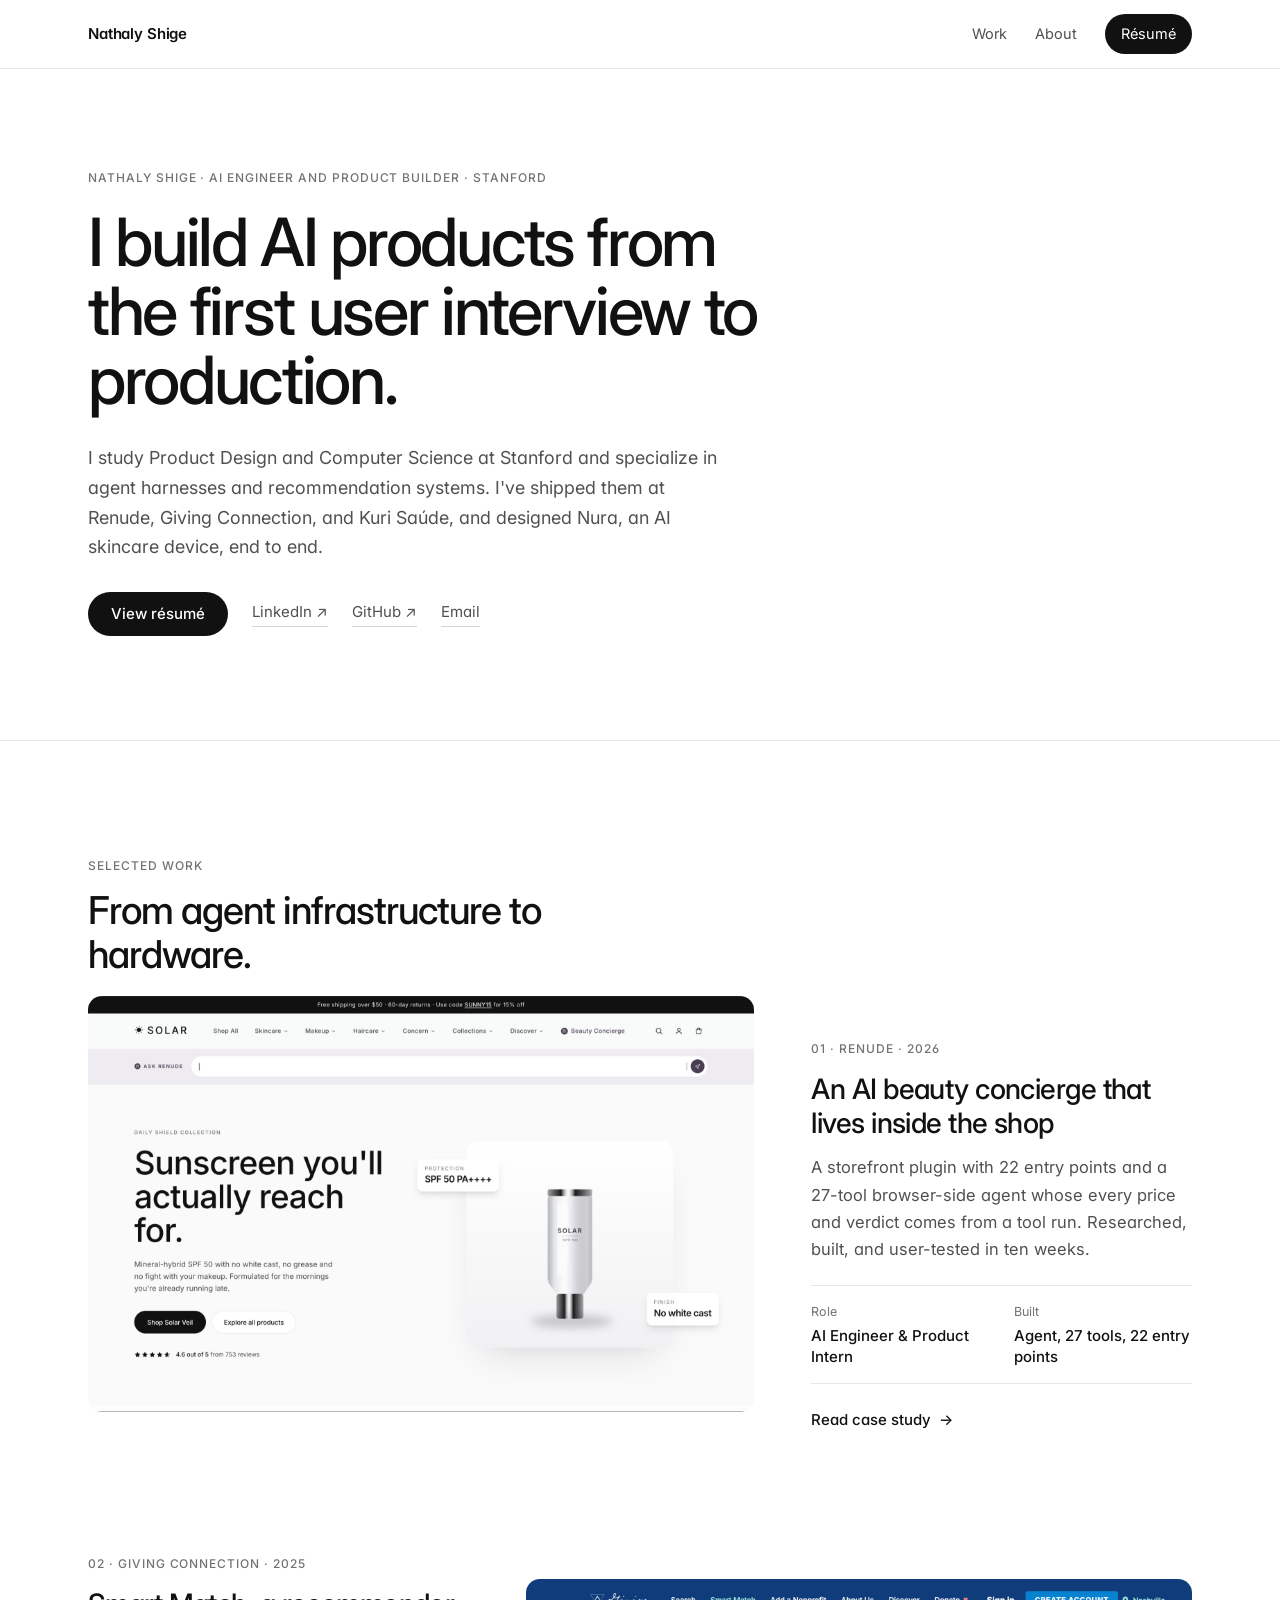
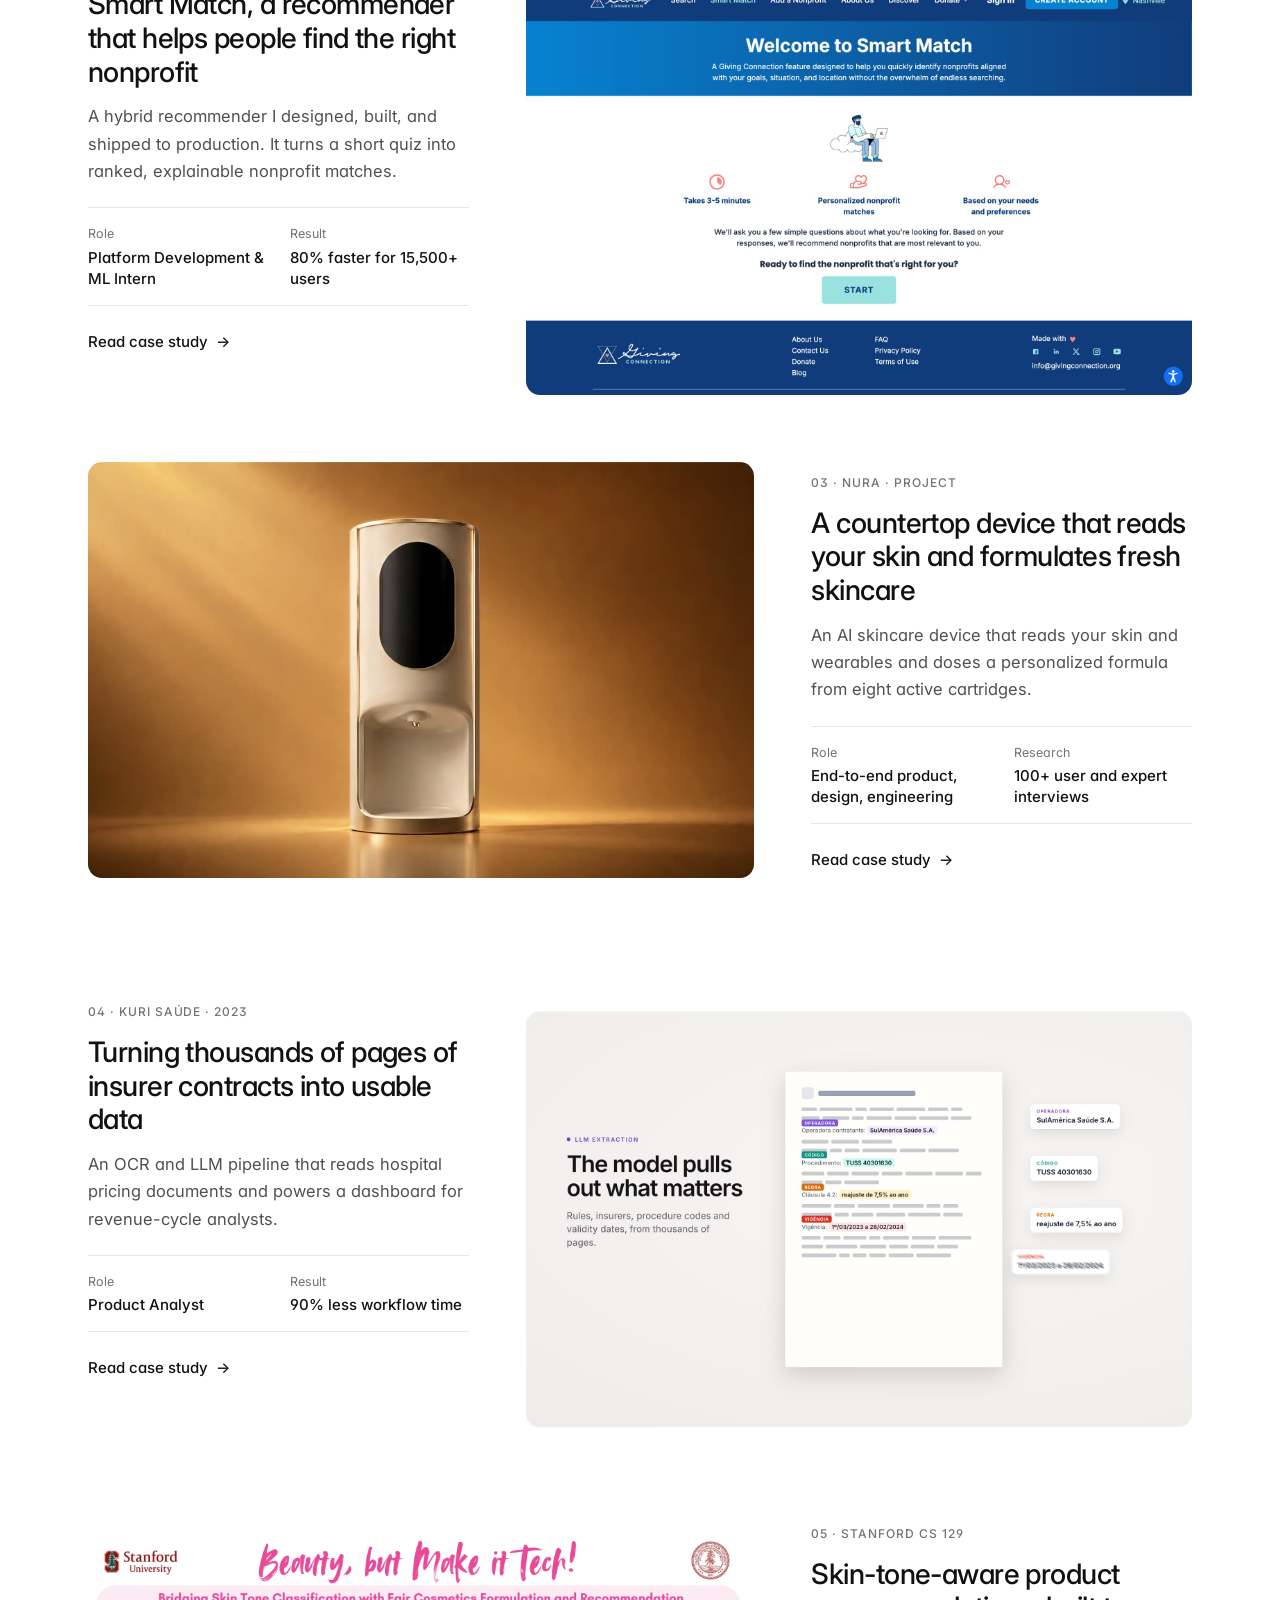
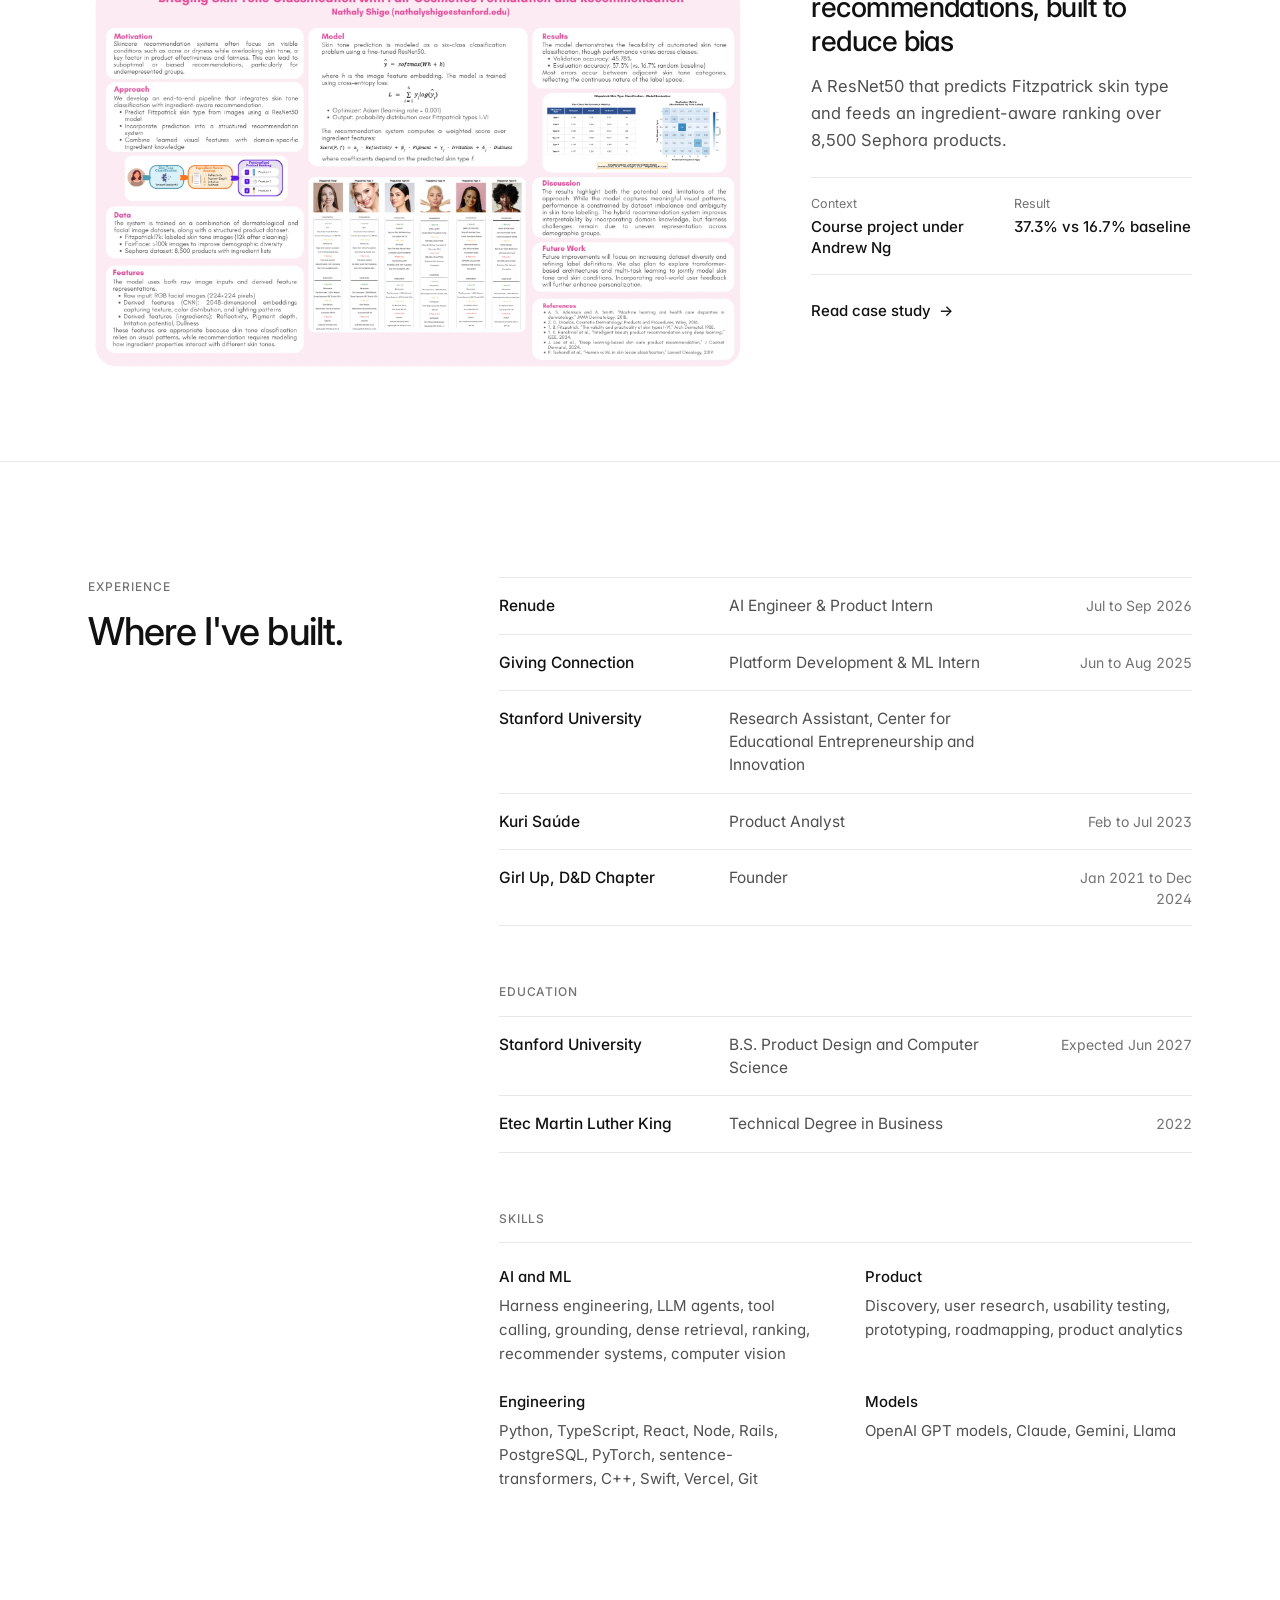
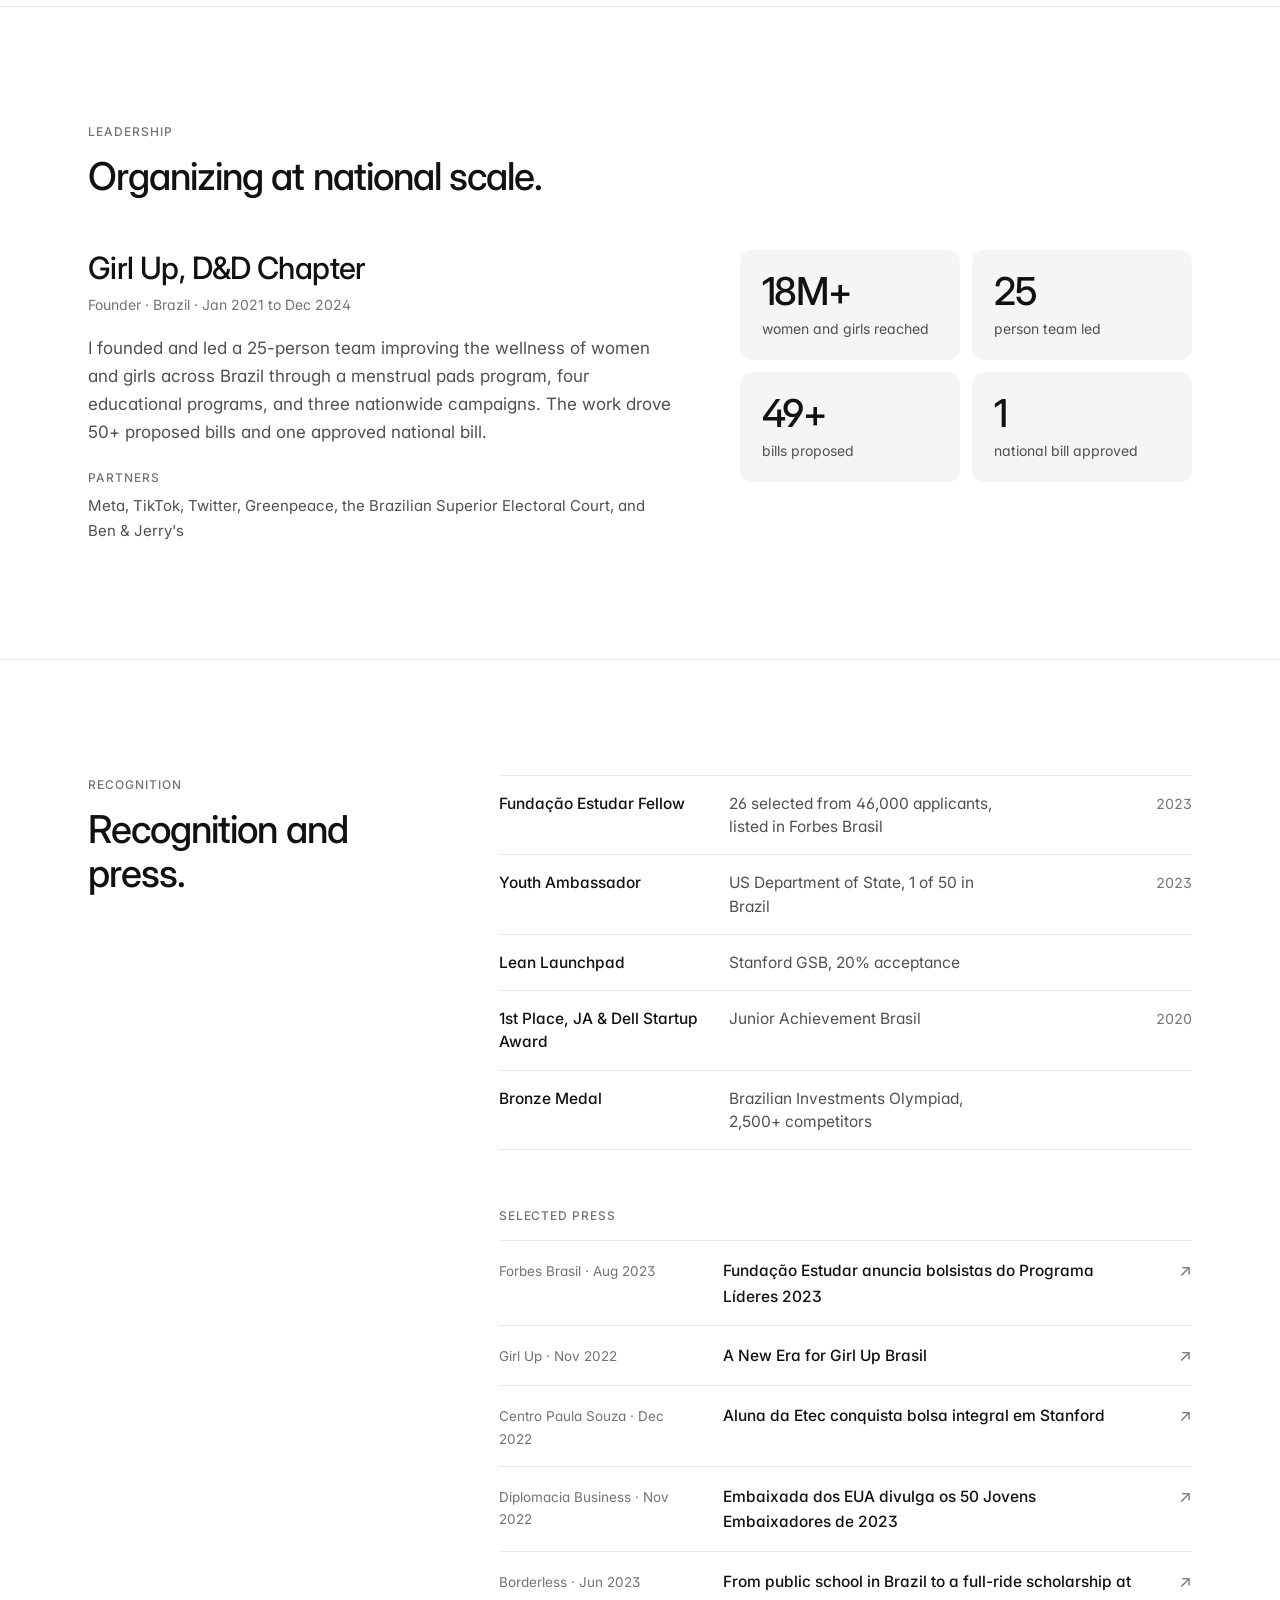
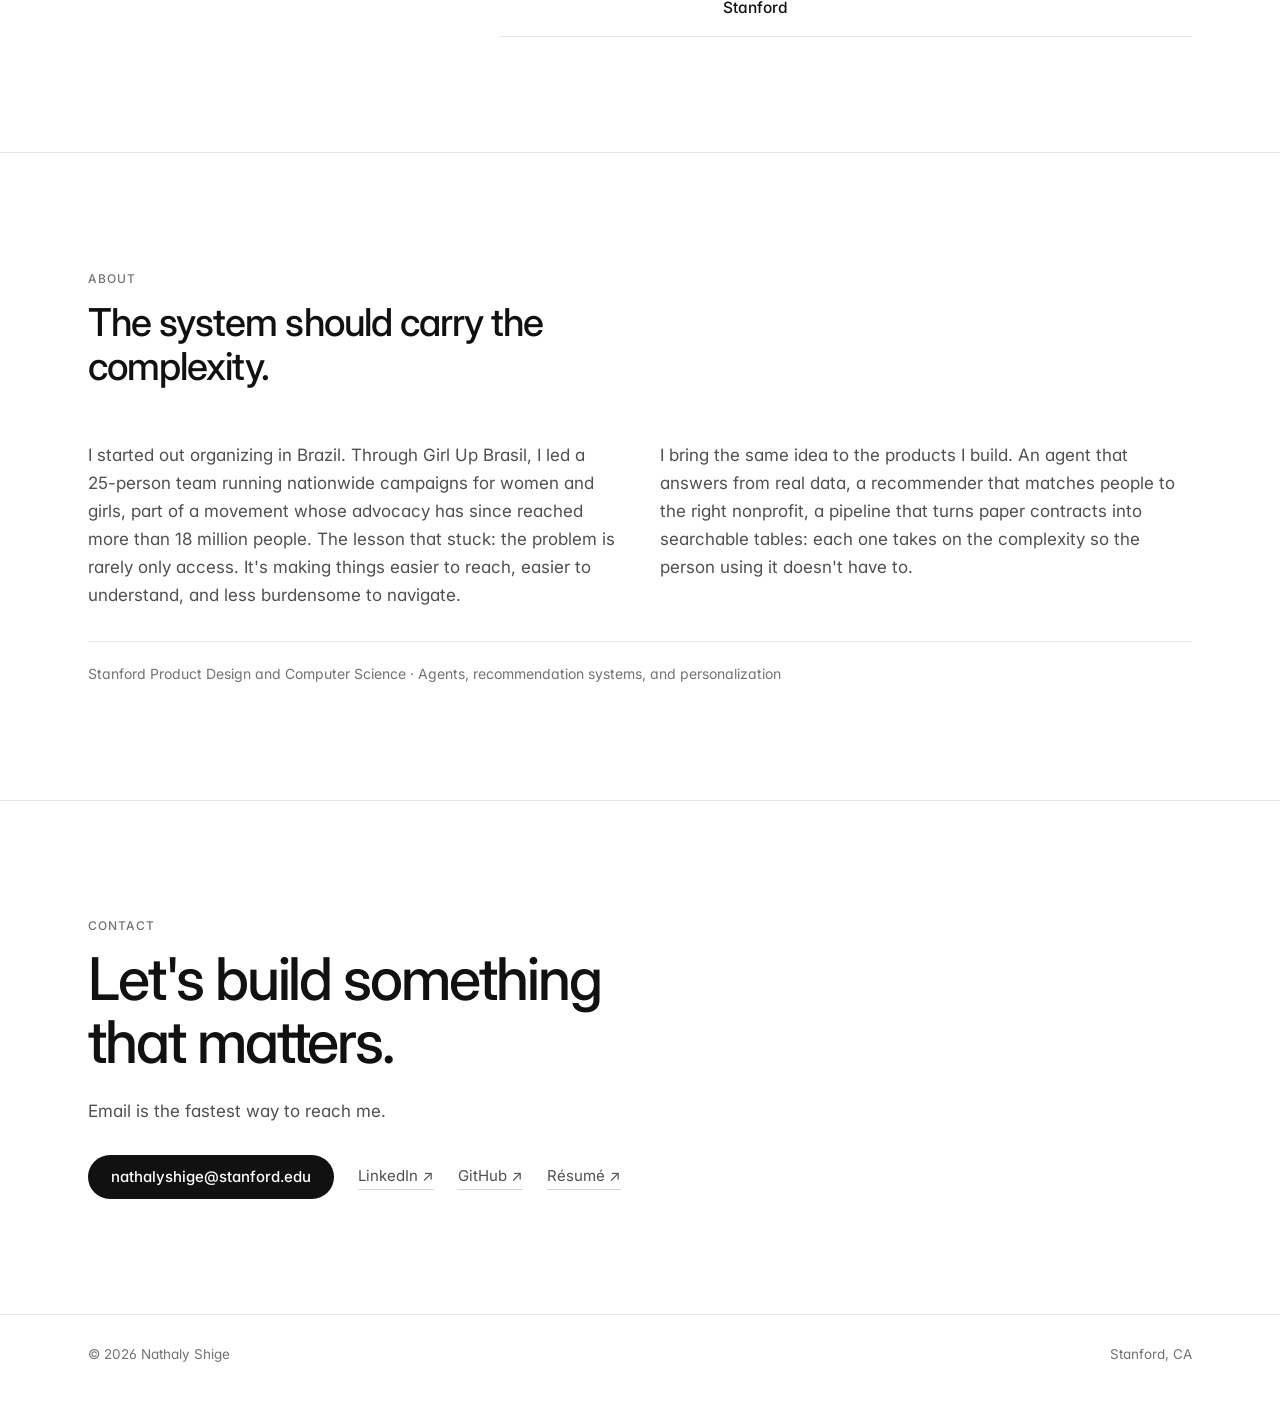
==== index.html @ 81d08b5e "Add a section menu to the case studies A slim menu on the left of each case study lists its sections" ====
<!DOCTYPE html>
<html lang="en">
<head>
  <meta charset="UTF-8" />
  <meta name="viewport" content="width=device-width, initial-scale=1.0" />
  <title>Nathaly Shige, AI Engineer and Product Builder</title>
  <meta name="description" content="AI engineer and product builder at Stanford specializing in agent harnesses and recommendation systems, from user research to production." />
  <meta name="theme-color" content="#FFFFFF" />
  <link rel="preconnect" href="https://fonts.googleapis.com" />
  <link rel="preconnect" href="https://fonts.gstatic.com" crossorigin />
  <link href="https://fonts.googleapis.com/css2?family=Inter:wght@400;500;600&display=swap" rel="stylesheet" />
  <link rel="stylesheet" href="styles.css?v=12" />
  <script>document.documentElement.classList.add('js');</script>
</head>
<body>

  <header class="nav">
    <div class="container nav-inner">
      <a href="#top" class="wordmark">Nathaly Shige</a>
      <nav class="nav-links">
        <a href="#work">Work</a>
        <a href="#about" class="hide-sm">About</a>
        <a href="Nathaly-Shige-Resume.pdf" target="_blank" rel="noopener" class="nav-cta">Résumé</a>
      </nav>
    </div>
  </header>

  <main id="top">

    <section class="hero">
      <div class="container">
        <p class="eyebrow reveal">Nathaly Shige · AI engineer and product builder · Stanford</p>
        <h1 class="reveal">I build AI products from the first user interview to production.</h1>
        <p class="lede reveal">
          I study Product Design and Computer Science at Stanford and specialize
          in agent harnesses and recommendation systems. I've shipped them at
          Renude, Giving Connection, and Kuri Saúde, and designed Nura, an AI
          skincare device, end to end.
        </p>
        <div class="hero-actions reveal">
          <a class="btn btn--dark" href="Nathaly-Shige-Resume.pdf" target="_blank" rel="noopener">View résumé</a>
          <a class="link" href="https://www.linkedin.com/in/nathalyshige/" target="_blank" rel="noopener">LinkedIn ↗</a>
          <a class="link" href="https://github.com/nathalyshige" target="_blank" rel="noopener">GitHub ↗</a>
          <a class="link" href="mailto:nathalyshige@stanford.edu">Email</a>
        </div>
      </div>
    </section>

    <section class="section" id="work">
      <div class="container">
        <header class="section-head reveal">
          <p class="eyebrow">Selected work</p>
          <h2 class="section-title">From agent infrastructure to hardware.</h2>
        </header>

        <div class="work-list">

          <article class="work-row reveal">
            <a class="work-media fill" href="work/renude.html" aria-label="Renude case study">
              <video data-autoplay muted loop playsinline preload="metadata" poster="images/renude/concierge-poster.jpg" data-still="images/renude/concierge-still.webp" aria-label="Feature film of the Renude Beauty Concierge: entry points across the store, a grid that reorders itself, an answer built from tool calls, a panel that follows the shopper, named skills and occasion planning, makeup and hair, consultation depth, a swap with Undo, saved products, voice input, and review summaries">
                <source src="images/renude/concierge.mp4" type="video/mp4" />
              </video>
            </a>
            <div class="work-info">
              <p class="eyebrow">01 · Renude · 2026</p>
              <h3 class="work-title"><a href="work/renude.html">An AI beauty concierge that lives inside the shop</a></h3>
              <p class="work-sum">A storefront plugin with 22 entry points and a 27-tool browser-side agent whose every price and verdict comes from a tool run. Researched, built, and user-tested in ten weeks.</p>
              <dl class="facts">
                <div><dt>Role</dt><dd>AI Engineer &amp; Product Intern</dd></div>
                <div><dt>Built</dt><dd>Agent, 27 tools, 22 entry points</dd></div>
              </dl>
              <a class="arrow-link" href="work/renude.html">Read case study <span aria-hidden="true">→</span></a>
            </div>
          </article>

          <article class="work-row reveal">
            <a class="work-media fill" href="work/smart-match.html" aria-label="Smart Match case study">
              <video data-autoplay muted loop playsinline preload="metadata" poster="images/smart-match/match-poster.jpg" data-still="images/smart-match/match-still.webp" aria-label="Film of Smart Match: the quiz, a diagram of how matches are ranked, and the results with their reasons">
                <source src="images/smart-match/match.mp4" type="video/mp4" />
              </video>
            </a>
            <div class="work-info">
              <p class="eyebrow">02 · Giving Connection · 2025</p>
              <h3 class="work-title"><a href="work/smart-match.html">Smart Match, a recommender that helps people find the right nonprofit</a></h3>
              <p class="work-sum">A hybrid recommender I designed, built, and shipped to production. It turns a short quiz into ranked, explainable nonprofit matches.</p>
              <dl class="facts">
                <div><dt>Role</dt><dd>Platform Development &amp; ML Intern</dd></div>
                <div><dt>Result</dt><dd>80% faster for 15,500+ users</dd></div>
              </dl>
              <a class="arrow-link" href="work/smart-match.html">Read case study <span aria-hidden="true">→</span></a>
            </div>
          </article>

          <article class="work-row reveal">
            <a class="work-media fill" href="work/nura.html" aria-label="Nura case study">
              <video data-autoplay muted loop playsinline preload="metadata" poster="images/nura/hero-poster.jpg" aria-label="Product film of the Nura device">
                <source src="images/nura/hero.mp4" type="video/mp4" />
              </video>
            </a>
            <div class="work-info">
              <p class="eyebrow">03 · Nura · Project</p>
              <h3 class="work-title"><a href="work/nura.html">A countertop device that reads your skin and formulates fresh skincare</a></h3>
              <p class="work-sum">An AI skincare device that reads your skin and wearables and doses a personalized formula from eight active cartridges.</p>
              <dl class="facts">
                <div><dt>Role</dt><dd>End-to-end product, design, engineering</dd></div>
                <div><dt>Research</dt><dd>100+ user and expert interviews</dd></div>
              </dl>
              <a class="arrow-link" href="work/nura.html">Read case study <span aria-hidden="true">→</span></a>
            </div>
          </article>

          <article class="work-row reveal">
            <a class="work-media fill" href="work/kuri-saude.html" aria-label="Kuri Saúde case study">
              <video data-autoplay muted loop playsinline preload="metadata" poster="images/kuri/kuri-poster.jpg?v=2" data-still="images/kuri-dashboard-en.webp" aria-label="Film of the Kuri Saúde pipeline: scanned contracts are read, key fields extracted and normalized, and the analyst dashboard builds itself">
                <source src="images/kuri/kuri.mp4?v=2" type="video/mp4" />
              </video>
            </a>
            <div class="work-info">
              <p class="eyebrow">04 · Kuri Saúde · 2023</p>
              <h3 class="work-title"><a href="work/kuri-saude.html">Turning thousands of pages of insurer contracts into usable data</a></h3>
              <p class="work-sum">An OCR and LLM pipeline that reads hospital pricing documents and powers a dashboard for revenue-cycle analysts.</p>
              <dl class="facts">
                <div><dt>Role</dt><dd>Product Analyst</dd></div>
                <div><dt>Result</dt><dd>90% less workflow time</dd></div>
              </dl>
              <a class="arrow-link" href="work/kuri-saude.html">Read case study <span aria-hidden="true">→</span></a>
            </div>
          </article>

          <article class="work-row reveal">
            <a class="work-media" href="work/fairness.html" aria-label="Fairness-aware cosmetics recommendation case study">
              <img src="images/fairness-poster.webp" width="2000" height="1333" alt="Research poster: Bridging Skin Tone Classification with Fair Cosmetics Formulation and Recommendation" />
            </a>
            <div class="work-info">
              <p class="eyebrow">05 · Stanford CS 129</p>
              <h3 class="work-title"><a href="work/fairness.html">Skin-tone-aware product recommendations, built to reduce bias</a></h3>
              <p class="work-sum">A ResNet50 that predicts Fitzpatrick skin type and feeds an ingredient-aware ranking over 8,500 Sephora products.</p>
              <dl class="facts">
                <div><dt>Context</dt><dd>Course project under Andrew Ng</dd></div>
                <div><dt>Result</dt><dd>37.3% vs 16.7% baseline</dd></div>
              </dl>
              <a class="arrow-link" href="work/fairness.html">Read case study <span aria-hidden="true">→</span></a>
            </div>
          </article>

        </div>
      </div>
    </section>

    <section class="section" id="experience">
      <div class="container split">
        <header class="section-head reveal">
          <p class="eyebrow">Experience</p>
          <h2 class="section-title">Where I've built.</h2>
        </header>
        <div>
          <ul class="rows">
            <li class="reveal"><span class="org">Renude</span><span class="role">AI Engineer &amp; Product Intern</span><span class="when">Jul to Sep 2026</span></li>
            <li class="reveal"><span class="org">Giving Connection</span><span class="role">Platform Development &amp; ML Intern</span><span class="when">Jun to Aug 2025</span></li>
            <li class="reveal"><span class="org">Stanford University</span><span class="role">Research Assistant, Center for Educational Entrepreneurship and Innovation</span><span class="when"></span></li>
            <li class="reveal"><span class="org">Kuri Saúde</span><span class="role">Product Analyst</span><span class="when">Feb to Jul 2023</span></li>
            <li class="reveal"><span class="org">Girl Up, D&amp;D Chapter</span><span class="role">Founder</span><span class="when">Jan 2021 to Dec 2024</span></li>
          </ul>

          <p class="eyebrow sub-head reveal">Education</p>
          <ul class="rows">
            <li class="reveal"><span class="org">Stanford University</span><span class="role">B.S. Product Design and Computer Science</span><span class="when">Expected Jun 2027</span></li>
            <li class="reveal"><span class="org">Etec Martin Luther King</span><span class="role">Technical Degree in Business</span><span class="when">2022</span></li>
          </ul>

          <p class="eyebrow sub-head reveal">Skills</p>
          <div class="skills reveal">
            <div><h4>AI and ML</h4><p>Harness engineering, LLM agents, tool calling, grounding, dense retrieval, ranking, recommender systems, computer vision</p></div>
            <div><h4>Product</h4><p>Discovery, user research, usability testing, prototyping, roadmapping, product analytics</p></div>
            <div><h4>Engineering</h4><p>Python, TypeScript, React, Node, Rails, PostgreSQL, PyTorch, sentence-transformers, C++, Swift, Vercel, Git</p></div>
            <div><h4>Models</h4><p>OpenAI GPT models, Claude, Gemini, Llama</p></div>
          </div>
        </div>
      </div>
    </section>

    <section class="section" id="leadership">
      <div class="container">
        <header class="section-head reveal">
          <p class="eyebrow">Leadership</p>
          <h2 class="section-title">Organizing at national scale.</h2>
        </header>
        <div class="lead-grid">
          <div>
            <h3 class="lead-name reveal">Girl Up, D&amp;D Chapter</h3>
            <p class="lead-meta reveal">Founder · Brazil · Jan 2021 to Dec 2024</p>
            <p class="lead-text reveal">
              I founded and led a 25-person team improving the wellness of women
              and girls across Brazil through a menstrual pads program, four
              educational programs, and three nationwide campaigns. The work
              drove 50+ proposed bills and one approved national bill.
            </p>
            <p class="partners reveal">
              <span class="eyebrow">Partners</span>
              Meta, TikTok, Twitter, Greenpeace, the Brazilian Superior Electoral Court, and Ben &amp; Jerry's
            </p>
          </div>
          <ul class="figures reveal">
            <li><b>18M+</b><span>women and girls reached</span></li>
            <li><b>25</b><span>person team led</span></li>
            <li><b>50+</b><span>bills proposed</span></li>
            <li><b>1</b><span>national bill approved</span></li>
          </ul>
        </div>
      </div>
    </section>

    <section class="section" id="recognition">
      <div class="container split">
        <header class="section-head reveal">
          <p class="eyebrow">Recognition</p>
          <h2 class="section-title">Recognition and press.</h2>
        </header>
        <div>
          <ul class="rows">
            <li class="reveal"><span class="org">Fundação Estudar Fellow</span><span class="role">26 selected from 46,000 applicants, listed in Forbes Brasil</span><span class="when">2023</span></li>
            <li class="reveal"><span class="org">Youth Ambassador</span><span class="role">US Department of State, 1 of 50 in Brazil</span><span class="when">2023</span></li>
            <li class="reveal"><span class="org">Lean Launchpad</span><span class="role">Stanford GSB, 20% acceptance</span><span class="when"></span></li>
            <li class="reveal"><span class="org">1st Place, JA &amp; Dell Startup Award</span><span class="role">Junior Achievement Brasil</span><span class="when">2020</span></li>
            <li class="reveal"><span class="org">Bronze Medal</span><span class="role">Brazilian Investments Olympiad, 2,500+ competitors</span><span class="when"></span></li>
          </ul>

          <p class="eyebrow sub-head reveal">Selected press</p>
          <ul class="press-list">
            <li class="reveal"><a href="https://forbes.com.br/carreira/2023/08/fundacao-estudar-anuncia-bolsistas-do-programa-lideres-2023/" target="_blank" rel="noopener"><span class="outlet">Forbes Brasil · Aug 2023</span><span class="headline">Fundação Estudar anuncia bolsistas do Programa Líderes 2023</span><span class="arrow" aria-hidden="true">↗</span></a></li>
            <li class="reveal"><a href="https://girlup.org/voices/a-new-era-for-girl-up-brasil" target="_blank" rel="noopener"><span class="outlet">Girl Up · Nov 2022</span><span class="headline">A New Era for Girl Up Brasil</span><span class="arrow" aria-hidden="true">↗</span></a></li>
            <li class="reveal"><a href="https://www.cps.sp.gov.br/aluna-da-etec-martin-luther-king-conquista-bolsa-integral-em-stanford/" target="_blank" rel="noopener"><span class="outlet">Centro Paula Souza · Dec 2022</span><span class="headline">Aluna da Etec conquista bolsa integral em Stanford</span><span class="arrow" aria-hidden="true">↗</span></a></li>
            <li class="reveal"><a href="https://www.diplomaciabusiness.com/embaixada-dos-eua-divulga-nomes-dos-50-jovens-embaixadores-selecionados-para-o-programa-de-2023/" target="_blank" rel="noopener"><span class="outlet">Diplomacia Business · Nov 2022</span><span class="headline">Embaixada dos EUA divulga os 50 Jovens Embaixadores de 2023</span><span class="arrow" aria-hidden="true">↗</span></a></li>
            <li class="reveal"><a href="https://borderless.so/stories/from-public-school-in-brazil-to-a-full-ride-scholarship-at-stanford-university-class-of-2027" target="_blank" rel="noopener"><span class="outlet">Borderless · Jun 2023</span><span class="headline">From public school in Brazil to a full-ride scholarship at Stanford</span><span class="arrow" aria-hidden="true">↗</span></a></li>
          </ul>
        </div>
      </div>
    </section>

    <section class="section" id="about">
      <div class="container">
        <header class="section-head reveal">
          <p class="eyebrow">About</p>
          <h2 class="section-title">The system should carry the complexity.</h2>
        </header>
        <div class="about-cols">
          <p class="reveal">
            I started out organizing in Brazil. Through Girl Up Brasil, I led a
            <span style="white-space:nowrap">25-person</span> team running nationwide campaigns for women and girls, part
            of a movement whose advocacy has since reached more than 18 million
            people. The lesson that stuck: the problem is rarely only access. It's
            making things easier to reach, easier to understand, and less
            burdensome to navigate.
          </p>
          <p class="reveal">
            I bring the same idea to the products I build. An agent that answers
            from real data, a recommender that matches people
            to the right nonprofit, a pipeline that turns paper contracts into
            searchable tables: each one takes on the complexity so the person
            using it doesn't have to.
          </p>
        </div>
        <p class="about-meta reveal">Stanford Product Design and Computer Science · Agents, recommendation systems, and personalization</p>
      </div>
    </section>

    <section class="section" id="contact">
      <div class="container">
        <p class="eyebrow reveal">Contact</p>
        <p class="contact-title reveal">Let's build something that matters.</p>
        <p class="contact-sub reveal">Email is the fastest way to reach me.</p>
        <div class="hero-actions reveal">
          <a class="btn btn--dark" href="mailto:nathalyshige@stanford.edu">nathalyshige@stanford.edu</a>
          <a class="link" href="https://www.linkedin.com/in/nathalyshige/" target="_blank" rel="noopener">LinkedIn ↗</a>
          <a class="link" href="https://github.com/nathalyshige" target="_blank" rel="noopener">GitHub ↗</a>
          <a class="link" href="Nathaly-Shige-Resume.pdf" target="_blank" rel="noopener">Résumé ↗</a>
        </div>
      </div>
    </section>

  </main>

  <footer class="footer">
    <div class="container footer-inner">
      <span>© 2026 Nathaly Shige</span>
      <span>Stanford, CA</span>
    </div>
  </footer>

  <script src="site.js?v=6"></script>
</body>
</html>
---- styles.css ----
*, *::before, *::after { box-sizing: border-box; margin: 0; padding: 0; }

:root {
  --bg: #FFFFFF;
  --panel: #F5F5F5;
  --panel-2: #EDEDED;
  --ink: #111111;
  --ink-2: #505050;
  --ink-3: #737373;
  --rule: #E8E8E8;
  --rule-2: #D4D4D4;
  --container: 1200px;
  --gutter: clamp(20px, 4vw, 48px);
  --radius: 14px;
  --ease: cubic-bezier(0.22, 0.61, 0.36, 1);
}

html { scroll-behavior: smooth; scroll-padding-top: 88px; }

body {
  font-family: 'Inter', system-ui, -apple-system, sans-serif;
  font-feature-settings: "cv11", "ss01";
  font-size: 16.5px;
  line-height: 1.65;
  color: var(--ink);
  background: var(--bg);
  -webkit-font-smoothing: antialiased;
  overflow-x: hidden;
}

::selection { background: #E2E2E2; }

a { color: inherit; text-decoration: none; }
:focus-visible { outline: 2px solid var(--ink); outline-offset: 3px; border-radius: 4px; }
ol, ul { list-style: none; }
img, video { display: block; max-width: 100%; }

.container { max-width: var(--container); margin: 0 auto; padding: 0 var(--gutter); }

.eyebrow {
  font-size: 12px;
  font-weight: 500;
  letter-spacing: 0.08em;
  text-transform: uppercase;
  color: var(--ink-3);
}


/* Buttons and links */
.btn {
  display: inline-flex;
  align-items: center;
  gap: 8px;
  padding: 12px 22px;
  font-size: 15px;
  font-weight: 500;
  line-height: 1.2;
  border-radius: 100px;
  border: 1px solid transparent;
  transition: background 0.2s, border-color 0.2s, color 0.2s;
}

.btn--dark { background: var(--ink); color: #fff; }
.btn--dark:hover { background: #333; }
.btn--line { border-color: var(--rule-2); color: var(--ink); }
.btn--line:hover { border-color: var(--ink); }

.link {
  color: var(--ink-2);
  border-bottom: 1px solid var(--rule-2);
  padding-bottom: 1px;
  transition: color 0.2s, border-color 0.2s;
}

.link:hover { color: var(--ink); border-color: var(--ink); }

.arrow-link { display: inline-flex; align-items: center; gap: 8px; font-size: 15px; font-weight: 500; }
.arrow-link span { transition: transform 0.3s var(--ease); }
.arrow-link:hover span { transform: translateX(4px); }

/* Nav */
.nav {
  position: fixed;
  top: 0; left: 0; right: 0;
  z-index: 50;
  background: rgba(255, 255, 255, 0.86);
  backdrop-filter: blur(14px);
  -webkit-backdrop-filter: blur(14px);
  border-bottom: 1px solid var(--rule);
}

.nav-inner { display: flex; align-items: center; justify-content: space-between; gap: 20px; height: 68px; }
.wordmark { font-size: 15px; font-weight: 600; letter-spacing: -0.01em; white-space: nowrap; }
.nav-links { display: flex; align-items: center; gap: 28px; }
.nav-links a { font-size: 14.5px; color: var(--ink-2); transition: color 0.2s; }
.nav-links a:hover { color: var(--ink); }
.nav-links .nav-cta { color: #fff; background: var(--ink); padding: 8px 16px; border-radius: 100px; }
.nav-links .nav-cta:hover { color: #fff; background: #333; }

/* Home hero */
.hero { padding: 168px 0 104px; }

.hero h1 {
  font-size: clamp(40px, 5.2vw, 68px);
  font-weight: 500;
  letter-spacing: -0.035em;
  line-height: 1.04;
  max-width: 17ch;
  margin: 20px 0 28px;
}

.lede { font-size: clamp(17px, 1.4vw, 19px); color: var(--ink-2); max-width: 58ch; margin-bottom: 30px; }

.hero-actions { display: flex; flex-wrap: wrap; align-items: center; gap: 12px 24px; }
.hero-actions .link { font-size: 15px; }

/* Sections */
.section { padding: clamp(80px, 9vw, 128px) 0; border-top: 1px solid var(--rule); }
.section-head { margin-bottom: 52px; }

.section-title {
  font-size: clamp(28px, 3vw, 40px);
  font-weight: 500;
  letter-spacing: -0.025em;
  line-height: 1.15;
  max-width: 26ch;
  margin-top: 12px;
}

.split {
  display: grid;
  grid-template-columns: minmax(0, 1fr) minmax(0, 2fr);
  gap: clamp(32px, 5vw, 72px);
  align-items: start;
}

.split > .section-head { position: sticky; top: 104px; margin-bottom: 0; }

/* Work index */
.work-list { display: grid; gap: clamp(64px, 8vw, 112px); }

.work-row {
  display: grid;
  grid-template-columns: minmax(0, 1.75fr) minmax(0, 1fr);
  gap: clamp(32px, 4.5vw, 64px);
  align-items: center;
}

.work-row:nth-child(even) { grid-template-columns: minmax(0, 1fr) minmax(0, 1.75fr); }
.work-row:nth-child(even) .work-media { order: 2; }

.work-media {
  position: relative;
  display: block;
  transition: transform 0.5s var(--ease);
}

.work-media:hover { transform: translateY(-4px); }
.work-media > img { width: 100%; height: auto; }
.work-media.fill video { width: 100%; aspect-ratio: 16 / 10; object-fit: cover; border-radius: var(--radius); }

.work-info .eyebrow { margin-bottom: 14px; }

.work-title {
  font-size: clamp(22px, 2.2vw, 30px);
  font-weight: 500;
  letter-spacing: -0.02em;
  line-height: 1.2;
  margin-bottom: 14px;
}

.work-sum { color: var(--ink-2); margin-bottom: 22px; }

.facts {
  display: grid;
  grid-template-columns: 1fr 1fr;
  gap: 16px 24px;
  padding: 16px 0;
  margin-bottom: 22px;
  border-top: 1px solid var(--rule);
  border-bottom: 1px solid var(--rule);
}

.facts dt { font-size: 12.5px; color: var(--ink-3); margin-bottom: 2px; }
.facts dd { font-size: 15px; font-weight: 500; line-height: 1.4; }

/* Browser frame */
.browser {
  width: 100%;
  overflow: hidden;
  background: #fff;
  border: 1px solid var(--rule-2);
  border-radius: 10px;
  box-shadow: 0 24px 50px -32px rgba(0, 0, 0, 0.35);
}

.browser-bar {
  position: relative;
  display: flex;
  align-items: center;
  height: 30px;
  padding: 0 12px;
  background: #FAFAFA;
  border-bottom: 1px solid var(--rule);
}

.dots { display: flex; gap: 6px; }
.dots i { width: 9px; height: 9px; border-radius: 50%; background: #D9D9D9; }

.url {
  position: absolute;
  left: 50%;
  transform: translateX(-50%);
  width: min(320px, 55%);
  padding: 2px 10px;
  font-size: 11px;
  line-height: 1.5;
  color: var(--ink-3);
  text-align: center;
  white-space: nowrap;
  overflow: hidden;
  text-overflow: ellipsis;
  background: #fff;
  border: 1px solid var(--rule);
  border-radius: 100px;
}

.browser img { width: 100%; height: auto; }
.browser video { display: block; width: 100%; height: auto; aspect-ratio: 16 / 10; background: #FAFAFA; }
.browser-sm { box-shadow: none; border-radius: 8px; }
.browser-sm .browser-bar { height: 20px; padding: 0 8px; }
.browser-sm .dots { gap: 4px; }
.browser-sm .dots i { width: 6px; height: 6px; }

/* Rows */
.rows li {
  display: grid;
  grid-template-columns: 1fr 1.4fr 150px;
  gap: 24px;
  align-items: baseline;
  padding: 16px 0;
  border-bottom: 1px solid var(--rule);
  font-size: 15.5px;
  line-height: 1.5;
}

.rows li:first-child { border-top: 1px solid var(--rule); }
.rows .org { font-weight: 500; }
.rows .role { color: var(--ink-2); }
.rows .when { font-size: 14px; color: var(--ink-3); text-align: right; font-variant-numeric: tabular-nums; }

.sub-head { margin: 56px 0 14px; }

.skills { display: grid; grid-template-columns: 1fr 1fr; gap: 24px 40px; padding-top: 22px; border-top: 1px solid var(--rule); }
.skills h4 { font-size: 15px; font-weight: 500; margin-bottom: 4px; }
.skills p { font-size: 15px; color: var(--ink-2); line-height: 1.6; }

/* Leadership */
.lead-grid { display: grid; grid-template-columns: minmax(0, 1.3fr) minmax(0, 1fr); gap: clamp(32px, 5vw, 72px); align-items: start; }
.lead-name { font-size: clamp(24px, 2.4vw, 32px); font-weight: 500; letter-spacing: -0.02em; line-height: 1.2; margin-bottom: 6px; }
.lead-meta { font-size: 14px; color: var(--ink-3); margin-bottom: 18px; }
.lead-text { font-size: 17px; color: var(--ink-2); max-width: 58ch; margin-bottom: 22px; }
.partners { font-size: 15px; color: var(--ink-2); }
.partners .eyebrow { display: block; margin-bottom: 6px; }

.figures { display: grid; grid-template-columns: 1fr 1fr; gap: 12px; }
.figures li { padding: 22px; background: var(--panel); border-radius: 12px; }
.figures b { display: block; font-size: clamp(30px, 3vw, 40px); font-weight: 500; letter-spacing: -0.035em; line-height: 1; margin-bottom: 8px; }
.figures span { display: block; font-size: 14px; color: var(--ink-2); line-height: 1.4; }

/* Press */
.press-list a {
  display: grid;
  grid-template-columns: 200px 1fr 24px;
  gap: 24px;
  align-items: baseline;
  padding: 16px 0;
  border-bottom: 1px solid var(--rule);
}

.press-list li:first-child a { border-top: 1px solid var(--rule); }
.press-list .outlet { font-size: 13.5px; color: var(--ink-3); }
.press-list .headline { font-size: 15.5px; font-weight: 500; }
.press-list .arrow { color: var(--ink-3); text-align: right; transition: transform 0.3s var(--ease), color 0.2s; }
.press-list a:hover .arrow { color: var(--ink); transform: translate(2px, -2px); }
.press-list a:hover .headline { text-decoration: underline; text-underline-offset: 3px; }

/* About and contact */
.about-cols { display: grid; grid-template-columns: 1fr 1fr; gap: 40px; }
.about-cols p { font-size: 17px; color: var(--ink-2); }
.about-meta { margin-top: 32px; padding-top: 20px; border-top: 1px solid var(--rule); font-size: 14px; color: var(--ink-3); }

.contact-title {
  font-size: clamp(36px, 4.6vw, 60px);
  font-weight: 500;
  letter-spacing: -0.035em;
  line-height: 1.06;
  max-width: 16ch;
  margin: 12px 0 24px;
}

.contact-sub { font-size: 17px; color: var(--ink-2); max-width: 52ch; margin-bottom: 30px; }

/* Footer */
.footer { border-top: 1px solid var(--rule); padding: 28px 0 40px; }
.footer-inner { display: flex; justify-content: space-between; gap: 16px; font-size: 13.5px; color: var(--ink-3); }

/* Case study pages */
.case-hero { padding: 136px 0 40px; }

.back { display: inline-flex; align-items: center; gap: 8px; font-size: 14px; color: var(--ink-2); margin-bottom: 44px; transition: color 0.2s; }
.back:hover { color: var(--ink); }

.case-hero h1 {
  font-size: clamp(34px, 4.6vw, 60px);
  font-weight: 500;
  letter-spacing: -0.032em;
  line-height: 1.06;
  max-width: 21ch;
  margin: 16px 0 22px;
}

.case-meta {
  display: grid;
  grid-template-columns: repeat(4, 1fr);
  gap: 24px;
  padding: 22px 0;
  margin-top: 40px;
  border-top: 1px solid var(--rule);
  border-bottom: 1px solid var(--rule);
}

.case-meta dt { font-size: 12.5px; color: var(--ink-3); margin-bottom: 4px; }
.case-meta dd { font-size: 15px; line-height: 1.5; }
.case-meta dd a { border-bottom: 1px solid var(--rule-2); transition: border-color 0.2s; }
.case-meta dd a:hover { border-color: var(--ink); }

.case-cover { position: relative; display: block; }
.case-cover > img { width: 100%; height: auto; }
.case-cover.fill video { width: 100%; aspect-ratio: 16 / 9; object-fit: cover; background: #222; border-radius: var(--radius); }
.case-cover.fill.r16-10 video { aspect-ratio: 16 / 10; background: #EFEEEB; }
.cover-caption { margin-top: 12px; font-size: 13.5px; color: var(--ink-3); }

.case-stats { display: grid; grid-template-columns: repeat(4, 1fr); gap: 24px; padding: 48px 0 8px; }
.case-stats b { display: block; font-size: clamp(30px, 3.4vw, 46px); font-weight: 500; letter-spacing: -0.035em; line-height: 1; }
.case-stats span { display: block; font-size: 14px; color: var(--ink-2); margin-top: 10px; max-width: 24ch; line-height: 1.45; }

.case-section {
  display: grid;
  grid-template-columns: minmax(0, 1fr) minmax(0, 2.4fr);
  gap: clamp(24px, 5vw, 72px);
  padding: clamp(56px, 7vw, 96px) 0;
  border-top: 1px solid var(--rule);
}

.case-section:first-of-type { margin-top: 48px; }
.case-section > * { min-width: 0; }
.case-section.stack { grid-template-columns: 1fr; gap: 28px; }
.case-section.stack > h2 { position: static; }

/* Case study section menu */
.toc { position: fixed; left: 22px; top: 50%; z-index: 40; display: flex; flex-direction: column; gap: 4px; padding: 10px 12px 10px 8px;
       border-radius: 12px; transform: translateY(-50%); opacity: 0; visibility: hidden; transition: opacity 0.35s var(--ease), visibility 0.35s, background 0.2s, box-shadow 0.2s; }
.toc.show { opacity: 1; visibility: visible; }
.toc a { display: flex; align-items: center; gap: 10px; height: 22px; font-size: 12.5px; color: var(--ink-3); white-space: nowrap; transition: color 0.2s; }
.toc a i { flex: none; width: 12px; height: 2px; border-radius: 2px; background: var(--rule-2); transition: width 0.3s var(--ease), background 0.3s; }
.toc a span { transition: opacity 0.2s; }
.toc a:hover { color: var(--ink); }
.toc a:hover i { background: var(--ink-3); }
.toc a.on { color: var(--ink); font-weight: 500; }
.toc a.on i { width: 24px; background: var(--ink); }
@media (max-width: 1419px) {
  .toc a span { opacity: 0; pointer-events: none; }
  .toc:hover, .toc:focus-within { background: rgba(255, 255, 255, 0.97); box-shadow: 0 10px 34px rgba(17, 17, 17, 0.10), 0 0 0 1px var(--rule); }
  .toc:hover a span, .toc:focus-within a span { opacity: 1; pointer-events: auto; }
}
@media (max-width: 1099px) { .toc { display: none; } }
@media print { .toc { display: none; } }

/* Smart Match technical sections */
code { font-family: ui-monospace, SFMono-Regular, Menlo, monospace; font-size: 0.86em; background: var(--panel); border: 1px solid var(--rule); border-radius: 5px; padding: 1px 5px; overflow-wrap: anywhere; }
.node code, .arch code { background: none; border: 0; padding: 0; font-size: 12.5px; }
.arch-fig { margin-top: 28px; }
.arch { display: grid; gap: 0; }
.arch-group { background: #fff; border: 1px solid var(--rule); border-radius: 12px; padding: 14px; display: grid; gap: 10px; align-content: start; }
.arch-label { font-size: 11.5px; font-weight: 600; letter-spacing: 0.08em; text-transform: uppercase; color: var(--ink-3); }
.arch-label--gap { margin-top: 8px; }
.arch-row { display: grid; grid-template-columns: repeat(auto-fit, minmax(220px, 1fr)); gap: 10px; }
.arch-split { display: grid; grid-template-columns: 1fr 1fr; gap: 12px; }
.arch .node { border-color: var(--rule-2); }
.arch-wire { position: relative; display: flex; align-items: center; height: 40px; padding-left: 40px; font-size: 12.5px; color: var(--ink-3); }
.arch-wire::before { content: ''; position: absolute; left: 24px; top: 6px; bottom: 6px; width: 1px; background: #B5B5B5; }
.arch-wire::after { content: ''; position: absolute; left: 21px; bottom: 4px; border-left: 3.5px solid transparent; border-right: 3.5px solid transparent; border-top: 5px solid #8A8A8A; }
.flow { margin-top: 28px; display: grid; grid-template-columns: 1fr 1fr; gap: 12px 36px; counter-reset: f; padding: 0; }
.flow li { list-style: none; position: relative; padding-left: 34px; font-size: 15px; color: var(--ink-2); line-height: 1.55; counter-increment: f; }
.flow li::before { content: counter(f); position: absolute; left: 0; top: 1px; width: 22px; height: 22px; border-radius: 50%; border: 1px solid var(--rule-2); font-size: 12px; font-weight: 600; color: var(--ink); display: grid; place-items: center; }
.flow b { color: var(--ink); font-weight: 600; }
.score-fig { margin: 24px 0 28px; padding: clamp(20px, 3vw, 32px); background: var(--panel); border-radius: var(--radius); }
.formula { font-family: ui-monospace, SFMono-Regular, Menlo, monospace; font-size: clamp(14px, 1.6vw, 18px); color: var(--ink); margin-bottom: 20px; overflow-wrap: anywhere; }
.formula span { font-weight: 600; }
.weights { display: flex; gap: 2px; height: 18px; }
.weights span { display: block; min-width: 6px; }
.weights span:first-child { border-radius: 4px 0 0 4px; }
.weights span:last-child { border-radius: 0 4px 4px 0; }
.weights-key { display: flex; gap: 2px; margin-top: 10px; font-size: 13.5px; color: var(--ink-2); }
.weights-key span { display: flex; align-items: baseline; gap: 6px; min-width: 0; white-space: nowrap; }
.weights-key i { width: 8px; height: 8px; border-radius: 2px; display: inline-block; flex: none; transform: translateY(-1px); }
.weights-key b { color: var(--ink); font-weight: 600; }
.score-note { margin-top: 14px; font-size: 14px; color: var(--ink-3); }
.data-grid { display: grid; grid-template-columns: minmax(0, 1.25fr) minmax(0, 1fr); gap: clamp(24px, 4vw, 48px); align-items: start; }
.bars-fig { padding: clamp(20px, 3vw, 28px); background: var(--panel); border-radius: var(--radius); }
.bars-title { font-size: 16px; font-weight: 600; }
.bars-sub { font-size: 14px; color: var(--ink-2); margin: 4px 0 20px; }
.bars { display: grid; gap: 10px; }
.bar-row { display: grid; grid-template-columns: 112px 1fr; align-items: center; gap: 12px; }
.bar-row dt { font-size: 14px; color: var(--ink-2); }
.bar-row dd { display: flex; align-items: center; gap: 8px; min-width: 0; }
.bar { display: block; height: 18px; background: #113C7B; border-radius: 0 4px 4px 0; transition: opacity 0.2s; }
.bar-row:hover .bar { opacity: 0.8; }
.bar-val { font-size: 13.5px; font-weight: 600; color: var(--ink); font-variant-numeric: tabular-nums; }
.tiles { display: grid; grid-template-columns: 1fr 1fr; gap: 12px; padding: 0; }
.tiles li { list-style: none; padding: 18px; border: 1px solid var(--rule); border-radius: 12px; }
.tiles b { display: block; font-size: 26px; font-weight: 500; letter-spacing: -0.03em; line-height: 1; }
.tiles span { display: block; margin-top: 8px; font-size: 13.5px; color: var(--ink-2); line-height: 1.45; }
.stack-grid { display: grid; grid-template-columns: minmax(0, 1fr) minmax(0, 1fr); gap: clamp(24px, 4vw, 56px); align-items: start; }
.stack-list { display: grid; }
.stack-list > div { display: grid; grid-template-columns: 140px 1fr; gap: 14px; padding: 12px 0; border-bottom: 1px solid var(--rule); }
.stack-list > div:first-child { border-top: 1px solid var(--rule); }
.stack-list dt { font-size: 13.5px; color: var(--ink-3); }
.stack-list dd { font-size: 14.5px; color: var(--ink); line-height: 1.5; }
.tech-list { padding: 0; display: grid; gap: 10px; }
.tech-list li { list-style: none; font-size: 14.5px; color: var(--ink-2); line-height: 1.55; padding-left: 18px; position: relative; }
.tech-list li::before { content: ''; position: absolute; left: 0; top: 0.75em; width: 9px; height: 1px; background: var(--ink); }
.tech-list b { color: var(--ink); font-weight: 600; }
@media (max-width: 760px) {
  .arch-split, .flow, .data-grid, .stack-grid { grid-template-columns: 1fr; }
  .weights-key { flex-direction: column; gap: 6px; }
  .bar-row { grid-template-columns: 96px 1fr; }
  .stack-list > div { grid-template-columns: 110px 1fr; }
}

/* Feature-by-feature clips on the Renude case study */
.features { display: grid; gap: clamp(48px, 6vw, 88px); }
.feature { display: grid; grid-template-columns: minmax(0, 1.7fr) minmax(0, 1fr); gap: clamp(24px, 4vw, 56px); align-items: center; }
.feature:nth-child(even) { grid-template-columns: minmax(0, 1fr) minmax(0, 1.7fr); }
.feature:nth-child(even) video { order: 2; }
.feature video { display: block; width: 100%; aspect-ratio: 16 / 10; object-fit: cover; border-radius: var(--radius); background: #EFEEEB; }
.feature .eyebrow { display: block; margin-bottom: 10px; }
.feature h3 { font-size: clamp(19px, 1.8vw, 22px); font-weight: 600; letter-spacing: -0.02em; line-height: 1.25; margin-bottom: 10px; }
.feature p { font-size: 15.5px; color: var(--ink-2); line-height: 1.6; max-width: 46ch; }
@media (max-width: 760px) {
  .feature, .feature:nth-child(even) { grid-template-columns: 1fr; gap: 18px; }
  .feature:nth-child(even) video { order: 0; }
}

.case-section > h2 {
  position: sticky;
  top: 100px;
  align-self: start;
  font-size: clamp(20px, 1.8vw, 24px);
  font-weight: 500;
  letter-spacing: -0.015em;
  line-height: 1.3;
}

.prose > * + * { margin-top: 18px; }
.prose p { font-size: 17px; color: var(--ink-2); max-width: 66ch; }
.prose p strong { color: var(--ink); font-weight: 500; }

.points li {
  position: relative;
  padding-left: 22px;
  font-size: 16.5px;
  color: var(--ink-2);
  max-width: 66ch;
}

.points li + li { margin-top: 12px; }
.points li::before { content: ''; position: absolute; left: 0; top: 0.8em; width: 9px; height: 1px; background: var(--ink); }
.points strong { color: var(--ink); font-weight: 500; }

.cards { display: grid; grid-template-columns: repeat(3, 1fr); gap: 14px; }
.cards.two { grid-template-columns: 1fr 1fr; }
.card { padding: 22px; border: 1px solid var(--rule); border-radius: 12px; }
.card h3 { font-size: 16px; font-weight: 600; letter-spacing: -0.01em; margin-bottom: 8px; }
.card p { font-size: 15px; color: var(--ink-2); line-height: 1.6; }
.card .eyebrow { display: block; margin-bottom: 10px; }

.formula {
  padding: 18px 22px;
  font-size: 15.5px;
  color: var(--ink);
  background: var(--panel);
  border-radius: 10px;
  overflow-x: auto;
  white-space: nowrap;
}

.formula i { font-style: italic; }

/* Diagrams */
.diagram { padding: clamp(20px, 3vw, 32px); background: var(--panel); border-radius: var(--radius); }
.diagram-caption { margin-top: 12px; font-size: 13.5px; color: var(--ink-3); }

.node {
  padding: 13px 16px;
  background: #fff;
  border: 1px solid var(--rule-2);
  border-radius: 10px;
}

.node-k { display: block; font-size: 14px; font-weight: 600; line-height: 1.35; }
.node-v { display: block; font-size: 13px; color: var(--ink-2); line-height: 1.45; margin-top: 2px; }
.node-out { background: var(--ink); border-color: var(--ink); color: #fff; }
.node-out .node-v { color: rgba(255, 255, 255, 0.75); }

.wire { position: relative; display: block; width: 1px; height: 22px; margin-left: 24px; background: #B5B5B5; }

.wire::after {
  content: '';
  position: absolute;
  bottom: 0; left: -3px;
  border-left: 3.5px solid transparent;
  border-right: 3.5px solid transparent;
  border-top: 5px solid #8A8A8A;
}

.diagram--row { display: flex; align-items: stretch; }
.diagram--row .node { flex: 1 1 0; min-width: 0; }
.diagram--row .wire { flex: none; align-self: center; width: 22px; height: 1px; margin: 0; }

.diagram--row .wire::after {
  bottom: auto; left: auto;
  right: 0; top: -3px;
  border-top: 3.5px solid transparent;
  border-bottom: 3.5px solid transparent;
  border-left: 5px solid #8A8A8A;
  border-right: 0;
}

/* Media grids */
.media-grid { display: grid; gap: 18px; }
.media-grid.three { grid-template-columns: repeat(3, 1fr); }
.media-grid.four { grid-template-columns: repeat(4, 1fr); }
.media-grid.two { grid-template-columns: 1fr 1fr; }
.media-grid figcaption { margin-top: 10px; font-size: 14px; color: var(--ink-2); line-height: 1.5; }
.media-grid figcaption b { color: var(--ink); font-weight: 500; }
.media-grid video { width: 100%; aspect-ratio: 16 / 9; object-fit: cover; border-radius: 10px; background: #222; }
.panel-shot { display: block; }
.panel-shot img { width: 100%; height: auto; }
.framed img { border: 1px solid var(--rule-2); border-radius: 12px; }

.wide { margin-top: 40px; }

/* Next project */
.next {
  display: grid;
  grid-template-columns: 1fr auto;
  align-items: end;
  gap: 24px;
  padding: clamp(48px, 6vw, 80px) 0;
  border-top: 1px solid var(--rule);
}

.next-title { font-size: clamp(26px, 3vw, 40px); font-weight: 500; letter-spacing: -0.025em; line-height: 1.15; margin-top: 10px; }
.next .arrow-big { font-size: 32px; transition: transform 0.3s var(--ease); }
.next:hover .arrow-big { transform: translateX(6px); }

/* Motion
   Every state below is added by site.js, which skips all of it under
   prefers-reduced-motion, so the page stays fully visible without JS or motion. */
.js .reveal {
  opacity: 0;
  transform: translateY(18px);
  transition: opacity 0.8s var(--ease), transform 0.8s var(--ease);
  transition-delay: var(--base, 0ms);
}
.js .reveal.in { opacity: 1; transform: none; }

/* Headlines rise word by word */
.js .reveal.words { opacity: 1; transform: none; }
.words .wi {
  display: inline-block;
  opacity: 0;
  filter: blur(6px);
  transform: translateY(0.45em);
  transition: opacity 0.7s var(--ease), transform 0.9s var(--ease), filter 0.7s var(--ease);
  transition-delay: calc(var(--base, 0ms) + var(--d, 0) * 45ms);
}
.words.in .wi { opacity: 1; filter: none; transform: none; }

/* Groups arrive one item at a time */
.stagger > * {
  opacity: 0;
  transform: translateY(16px);
  transition: opacity 0.7s var(--ease), transform 0.7s var(--ease);
  transition-delay: calc(var(--base, 0ms) + var(--i, 0) * 80ms);
}
.stagger.in > * { opacity: 1; transform: none; }

/* Media opens from a narrower window */
.clip {
  clip-path: inset(9% 7% 9% 7% round 22px);
  transform: scale(1.05);
  transition: clip-path 1.2s var(--ease), transform 1.6s var(--ease);
}
.clip.in { clip-path: inset(-80px -80px -80px -80px round 0px); transform: none; }

/* Section dividers draw from left to right */
.section.draw { position: relative; border-top-color: transparent; }
.section.draw::before {
  content: '';
  position: absolute;
  top: -1px; left: 0; right: 0;
  height: 1px;
  background: var(--rule);
  transform: scaleX(0);
  transform-origin: left center;
  transition: transform 1.6s var(--ease);
}
.section.draw.in::before { transform: none; }

/* Reading progress along the bottom of the nav */
.nav::after {
  content: '';
  position: absolute;
  left: 0; right: 0; bottom: -1px;
  height: 2px;
  background: var(--ink);
  transform: scaleX(var(--p, 0));
  transform-origin: left center;
  pointer-events: none;
}

@media (prefers-reduced-motion: reduce) {
  html { scroll-behavior: auto; }
  .js .reveal { transition: none; }
  .work-media, .arrow-link span, .next .arrow-big { transition: none; }
  .nav::after { display: none; }
}

/* Responsive */
@media (max-width: 960px) {
  .work-row, .work-row:nth-child(even) { grid-template-columns: 1fr; gap: 24px; }
  .work-row:nth-child(even) .work-media { order: 0; }

  .split { grid-template-columns: 1fr; gap: 36px; }
  .split > .section-head { position: static; }

  .lead-grid { grid-template-columns: 1fr; gap: 36px; }
  .about-cols { grid-template-columns: 1fr; gap: 16px; }

  .case-meta, .case-stats { grid-template-columns: 1fr 1fr; }
  .case-section { grid-template-columns: 1fr; gap: 20px; }
  .case-section > h2 { position: static; }
  .cards { grid-template-columns: 1fr; }
  .media-grid.four { grid-template-columns: 1fr 1fr; }

  .diagram--row { flex-direction: column; }
  .diagram--row .wire { width: 1px; height: 22px; margin-left: 24px; align-self: flex-start; }
  .diagram--row .wire::after {
    right: auto; top: auto; left: -3px; bottom: 0;
    border-left: 3.5px solid transparent;
    border-right: 3.5px solid transparent;
    border-top: 5px solid #8A8A8A;
    border-bottom: 0;
  }
}

@media (max-width: 760px) {
  .nav-inner { height: 60px; }
  .nav-links { gap: 18px; }
  .nav-links a { font-size: 14px; }
  .hide-sm { display: none; }

  .hero { padding: 120px 0 72px; }
  .case-hero { padding: 104px 0 32px; }

  .rows li { grid-template-columns: 1fr auto; gap: 4px 16px; }
  .rows .role { grid-column: 1 / -1; grid-row: 2; }
  .rows .when { grid-row: 1; grid-column: 2; }

  .skills { grid-template-columns: 1fr; }
  .media-grid.three, .media-grid.two { grid-template-columns: 1fr; }
  .media-grid.three.tall {
    grid-template-columns: none;
    grid-auto-flow: column;
    grid-auto-columns: min(72%, 300px);
    overflow-x: auto;
    scroll-snap-type: x mandatory;
    padding-bottom: 8px;
  }
  .media-grid.three.tall > figure { scroll-snap-align: start; }

  .press-list a { grid-template-columns: 1fr 24px; gap: 4px 16px; }
  .press-list .arrow { grid-column: 2; grid-row: 1 / 3; align-self: center; }

  .footer-inner { flex-direction: column; gap: 6px; }
}

@media (max-width: 520px) {
  .facts { grid-template-columns: 1fr; }
  .cards.two { grid-template-columns: 1fr; }
  .case-meta, .case-stats { grid-template-columns: 1fr; }
  .figures { grid-template-columns: 1fr 1fr; }
  .media-grid.four { grid-template-columns: 1fr; }
  .url { position: static; transform: none; flex: 1; width: auto; margin-left: 10px; }
}
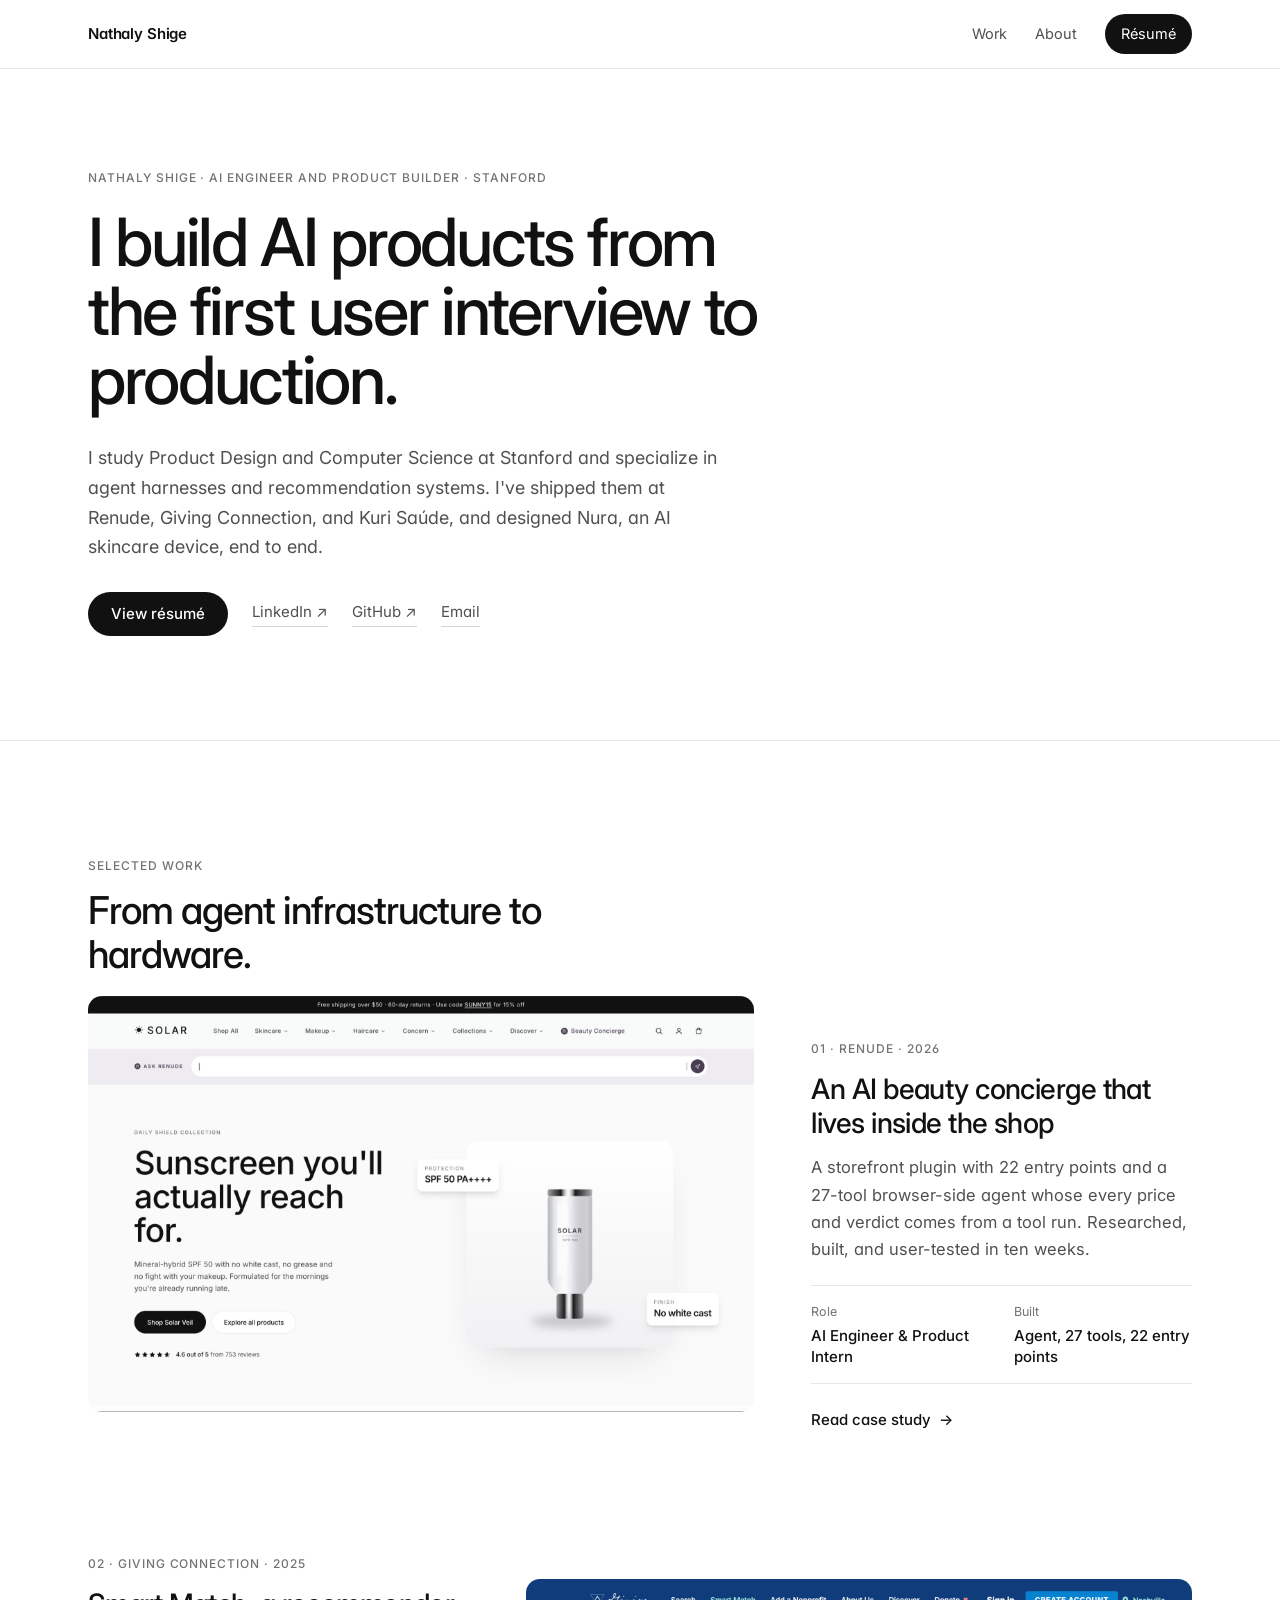
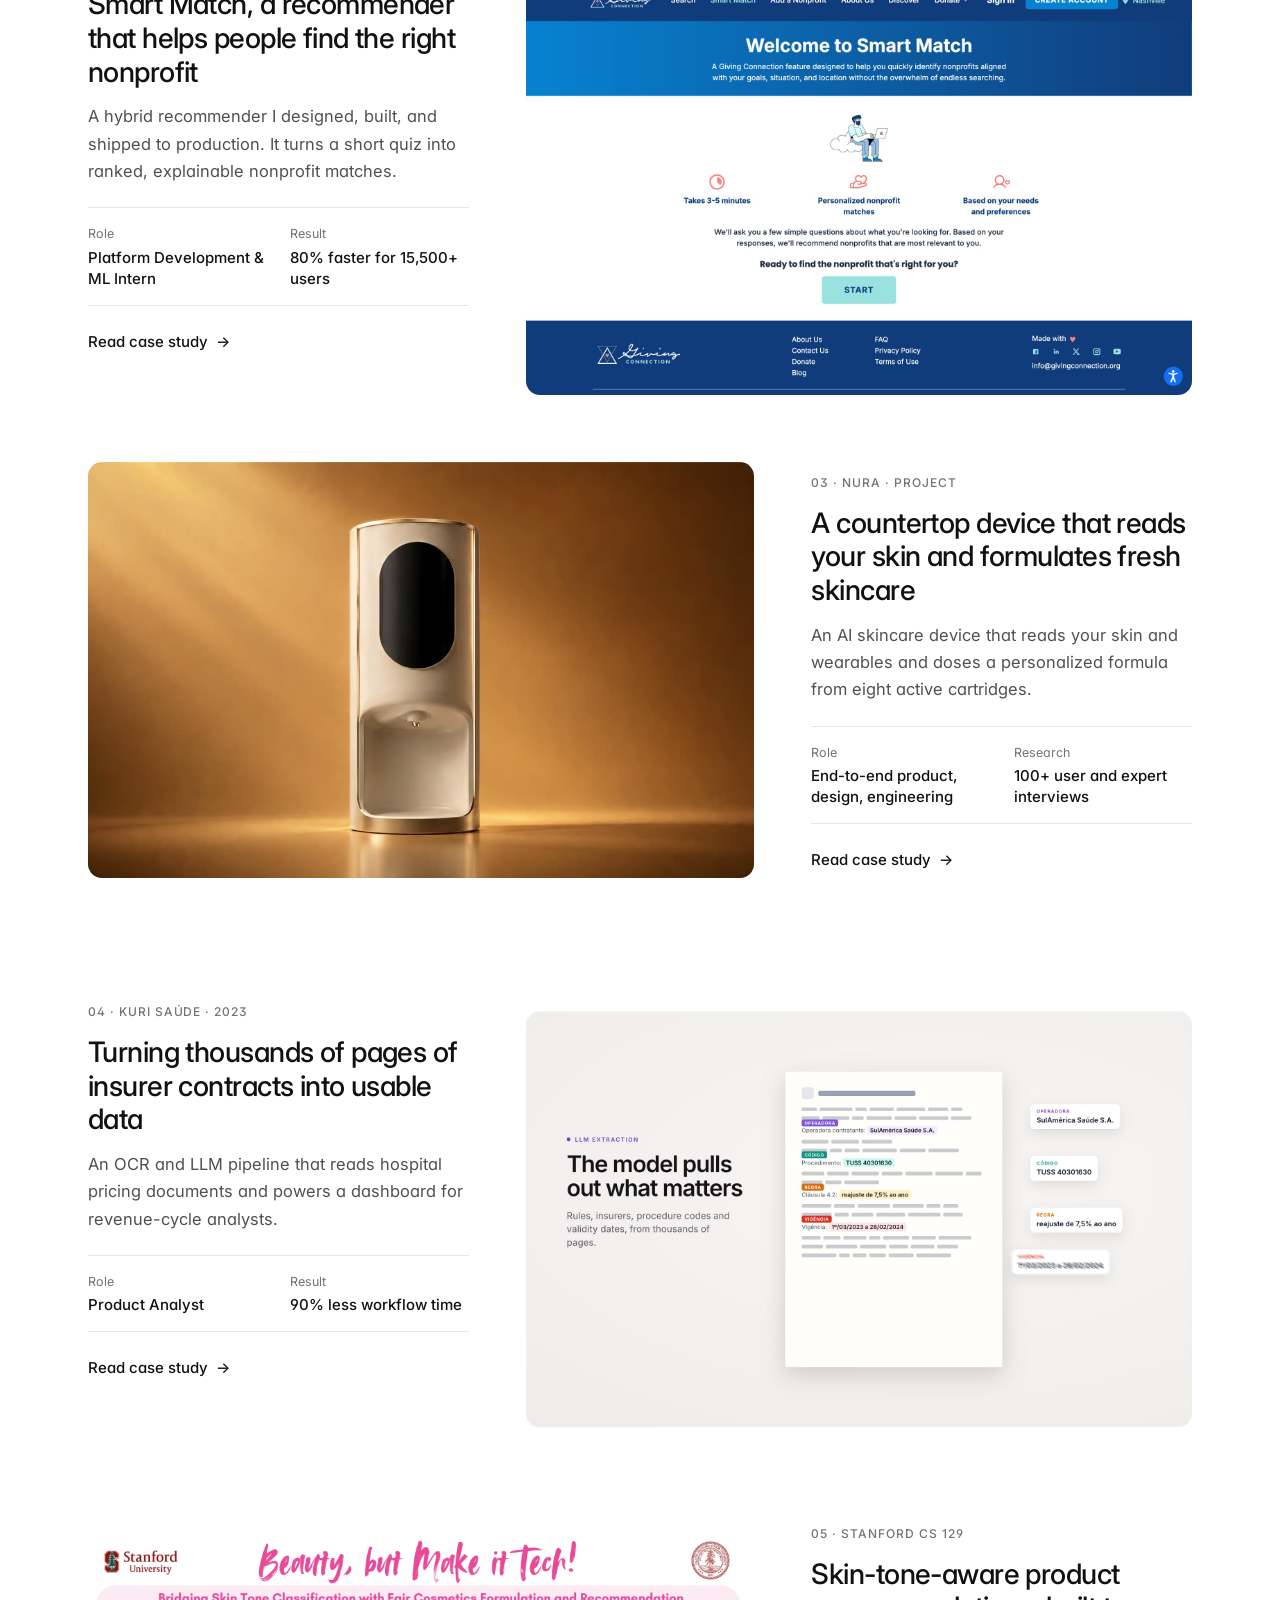
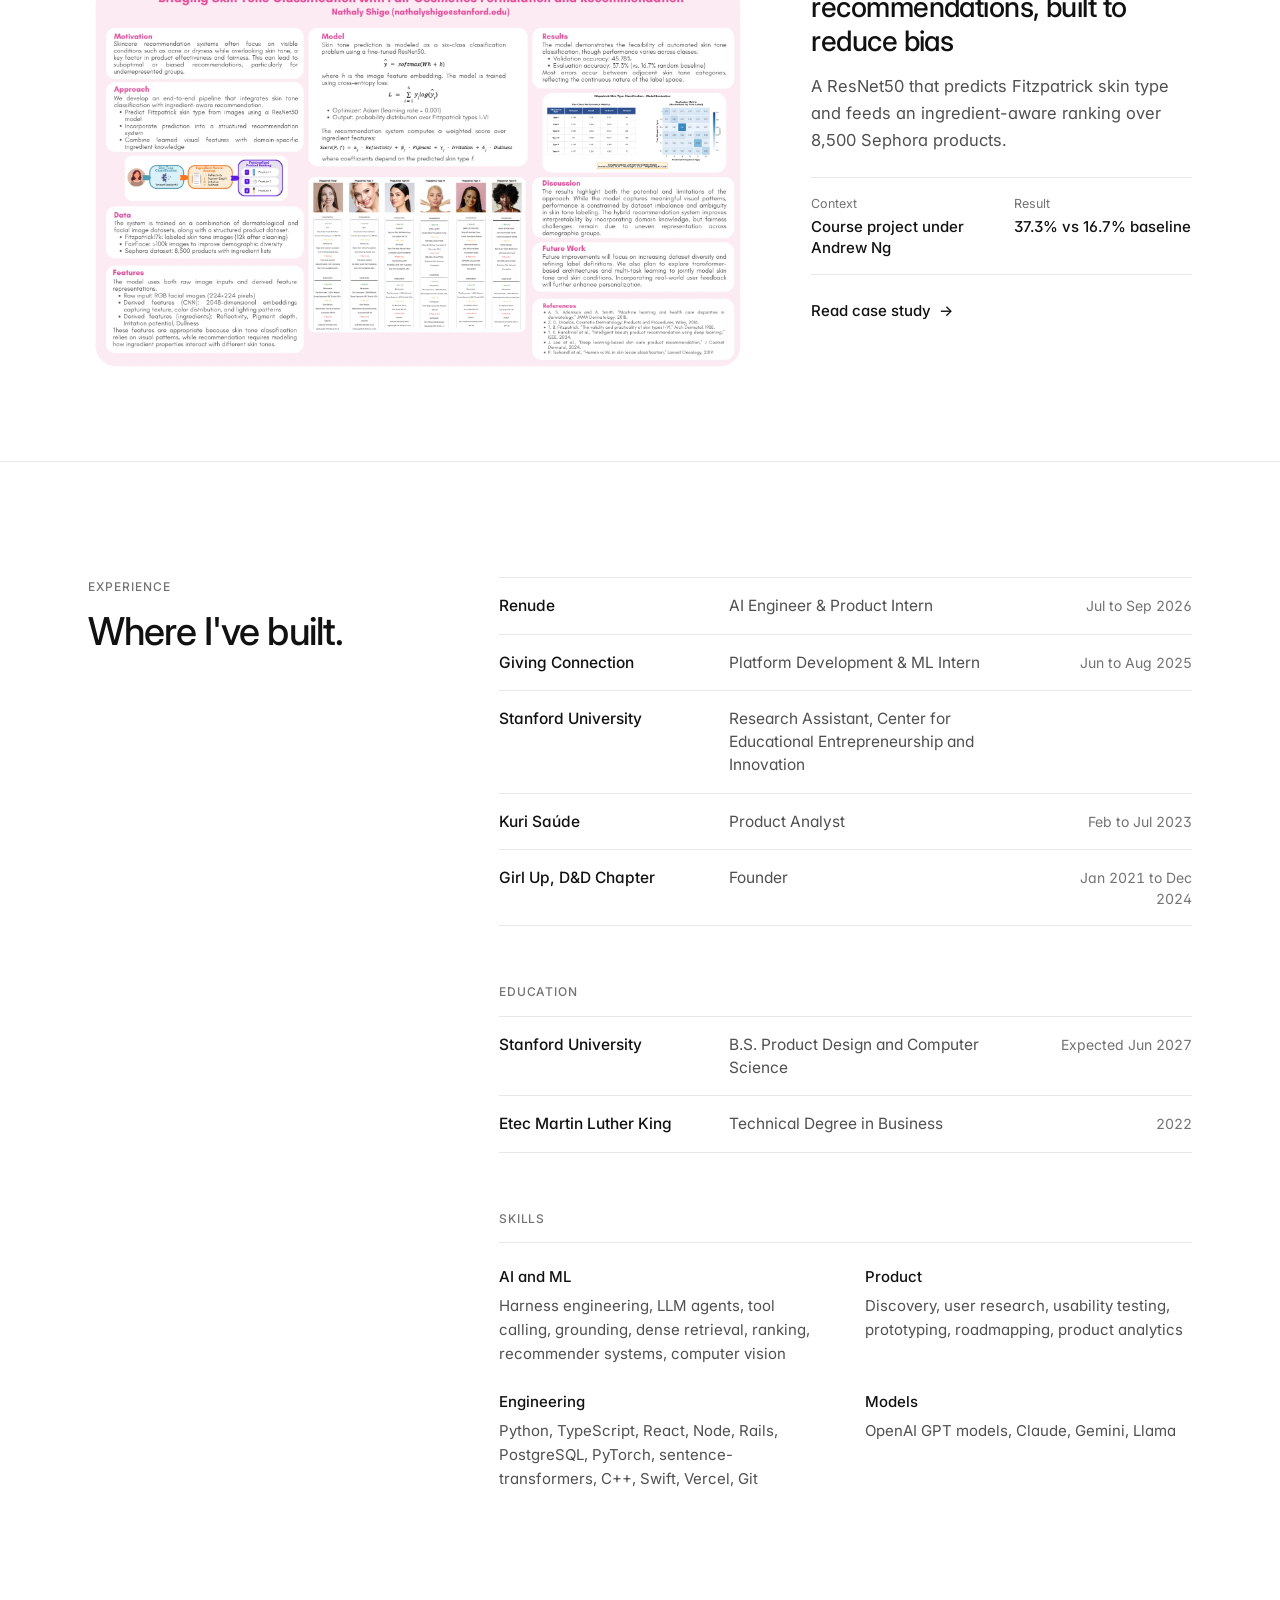
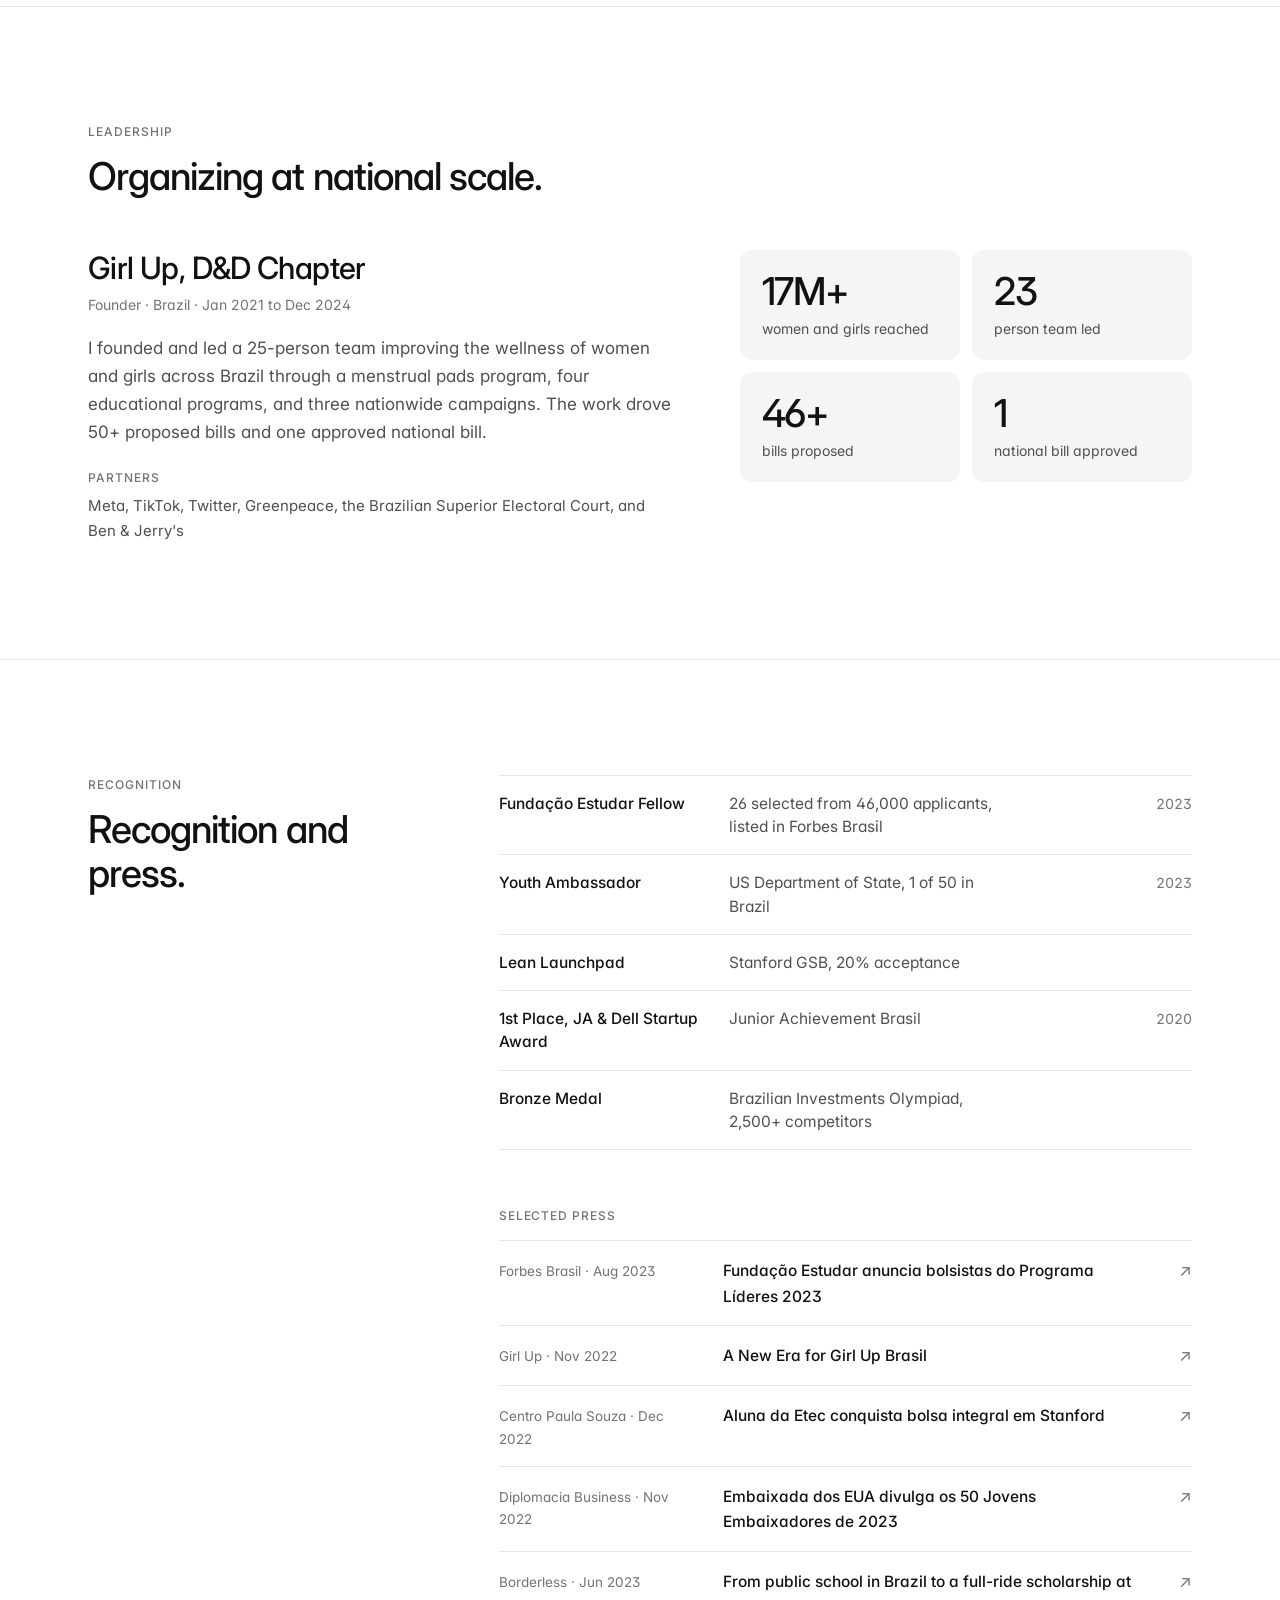
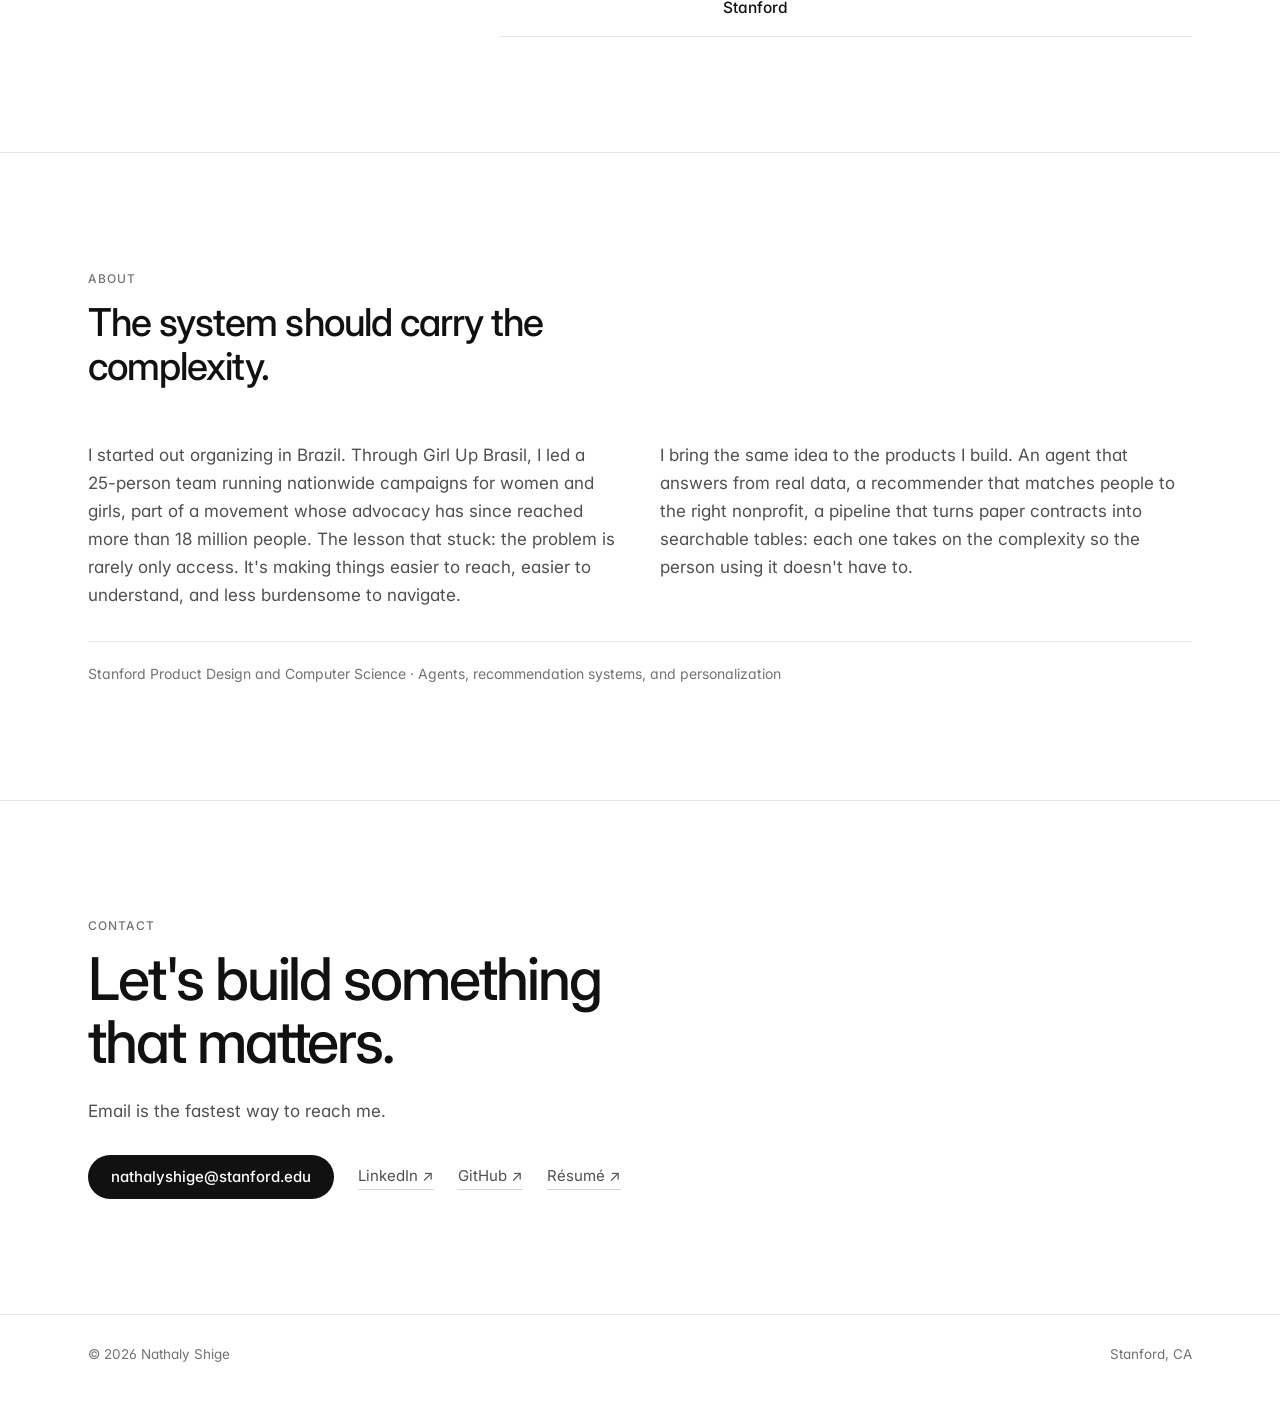
==== commit 028f2a14: "Animate the case study diagrams and the scoring section Step diagrams light each node in turn and ca" ====
--- a/index.html
+++ b/index.html
@@ -9,7 +9,7 @@
   <link rel="preconnect" href="https://fonts.googleapis.com" />
   <link rel="preconnect" href="https://fonts.gstatic.com" crossorigin />
   <link href="https://fonts.googleapis.com/css2?family=Inter:wght@400;500;600&display=swap" rel="stylesheet" />
-  <link rel="stylesheet" href="styles.css?v=12" />
+  <link rel="stylesheet" href="styles.css?v=13" />
   <script>document.documentElement.classList.add('js');</script>
 </head>
 <body>
@@ -287,6 +287,6 @@
     </div>
   </footer>
 
-  <script src="site.js?v=6"></script>
+  <script src="site.js?v=8"></script>
 </body>
 </html>
--- a/styles.css
+++ b/styles.css
@@ -357,6 +357,38 @@
 .case-section > * { min-width: 0; }
 .case-section.stack { grid-template-columns: 1fr; gap: 28px; }
 .case-section.stack > h2 { position: static; }
+
+/* Diagram motion */
+.diagram { position: relative; }
+.flow-dot { position: absolute; left: 0; top: 0; width: 9px; height: 9px; margin: -4.5px 0 0 -4.5px; border-radius: 50%; background: var(--ink);
+            box-shadow: 0 0 0 4px rgba(17, 17, 17, 0.10); opacity: 0; pointer-events: none; z-index: 3; }
+.flow-dot.vec { width: 18px; height: 6px; margin: -3px 0 0 -9px; border-radius: 3px; background: repeating-linear-gradient(90deg, var(--ink) 0 3px, transparent 3px 5px); box-shadow: none; }
+.flow-dot.faint { background: #9A9A9A; box-shadow: none; }
+.node { transition: border-color 0.35s, box-shadow 0.35s, transform 0.35s var(--ease); }
+.node.lit { border-color: var(--ink); box-shadow: 0 0 0 1px var(--ink), 0 10px 28px rgba(17, 17, 17, 0.10); transform: translateY(-2px); }
+.node-out.lit { box-shadow: 0 0 0 4px rgba(17, 17, 17, 0.16), 0 12px 30px rgba(17, 17, 17, 0.18); }
+.arch-wire { transition: color 0.3s; }
+.arch-wire.lit { color: var(--ink); }
+
+/* Scoring motion */
+.score-fig .weights span { transform-origin: 0 50%; transition: transform 0.9s var(--ease) calc(var(--i, 0) * 0.35s), opacity 0.3s; }
+.js .score-fig:not(.filled) .weights span { transform: scaleX(0); }
+.formula .term { border-radius: 4px; padding: 1px 3px; margin: 0 -3px; transition: background 0.3s, color 0.3s, opacity 0.3s; }
+.formula .term.hot { background: rgba(17, 60, 123, 0.10); }
+.formula .term.dim, .weights span.dim, .weights-key span.dim { opacity: 0.35; }
+.card[data-part] { transition: border-color 0.3s, box-shadow 0.3s, opacity 0.3s, transform 0.3s var(--ease); }
+.card[data-part].hot { border-color: #113C7B; box-shadow: 0 0 0 1px #113C7B, 0 12px 30px rgba(17, 60, 123, 0.10); transform: translateY(-2px); }
+.card[data-part].dim { opacity: 0.55; }
+.weights span[data-part], .weights-key span[data-part], .formula .term, .card[data-part] { cursor: default; }
+
+/* Data bars grow in */
+.bars .bar { transform-origin: 0 50%; transition: transform 0.9s var(--ease) calc(0.15s + var(--i, 0) * 0.09s); }
+.js .reveal:not(.in) .bars .bar { transform: scaleX(0); }
+
+@media (prefers-reduced-motion: reduce) {
+  .flow-dot { display: none; }
+  .js .score-fig:not(.filled) .weights span, .js .reveal:not(.in) .bars .bar { transform: none; }
+}
 
 /* Case study section menu */
 .toc { position: fixed; left: 22px; top: 50%; z-index: 40; display: flex; flex-direction: column; gap: 4px; padding: 10px 12px 10px 8px;
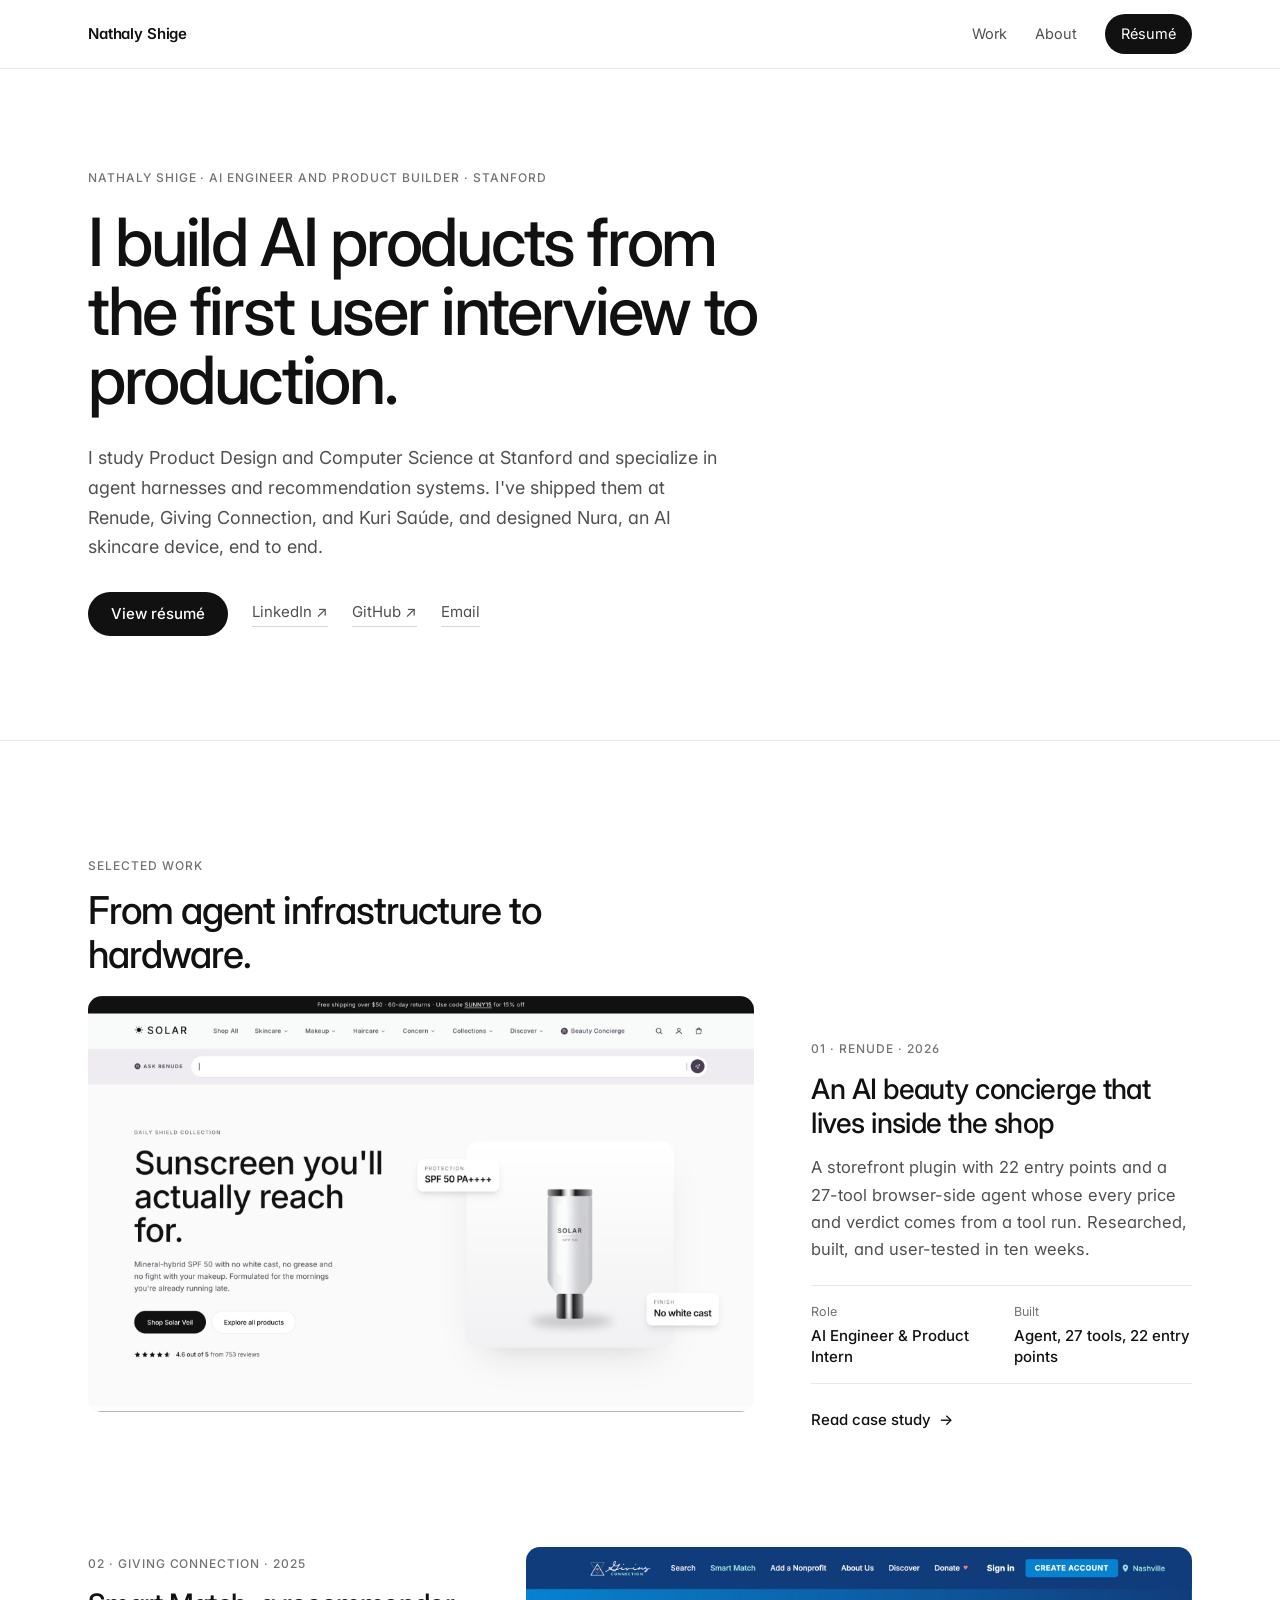
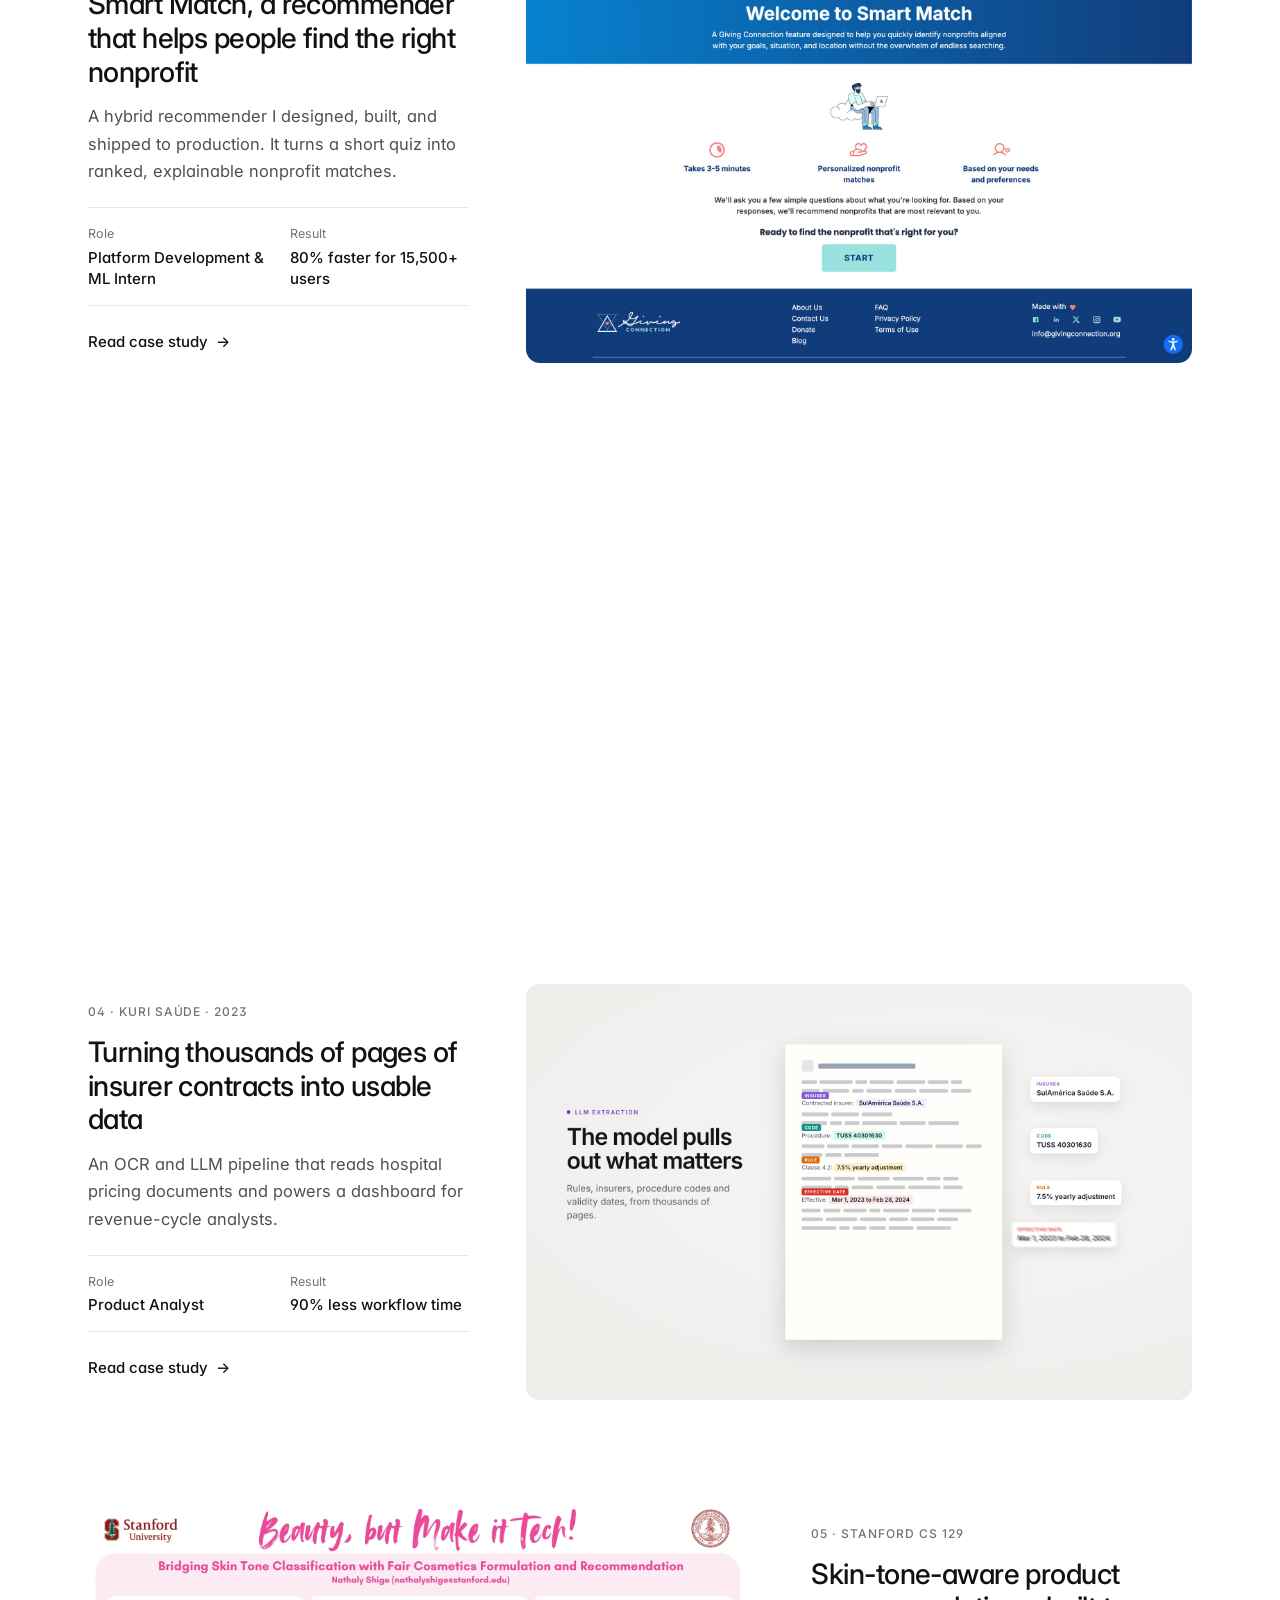
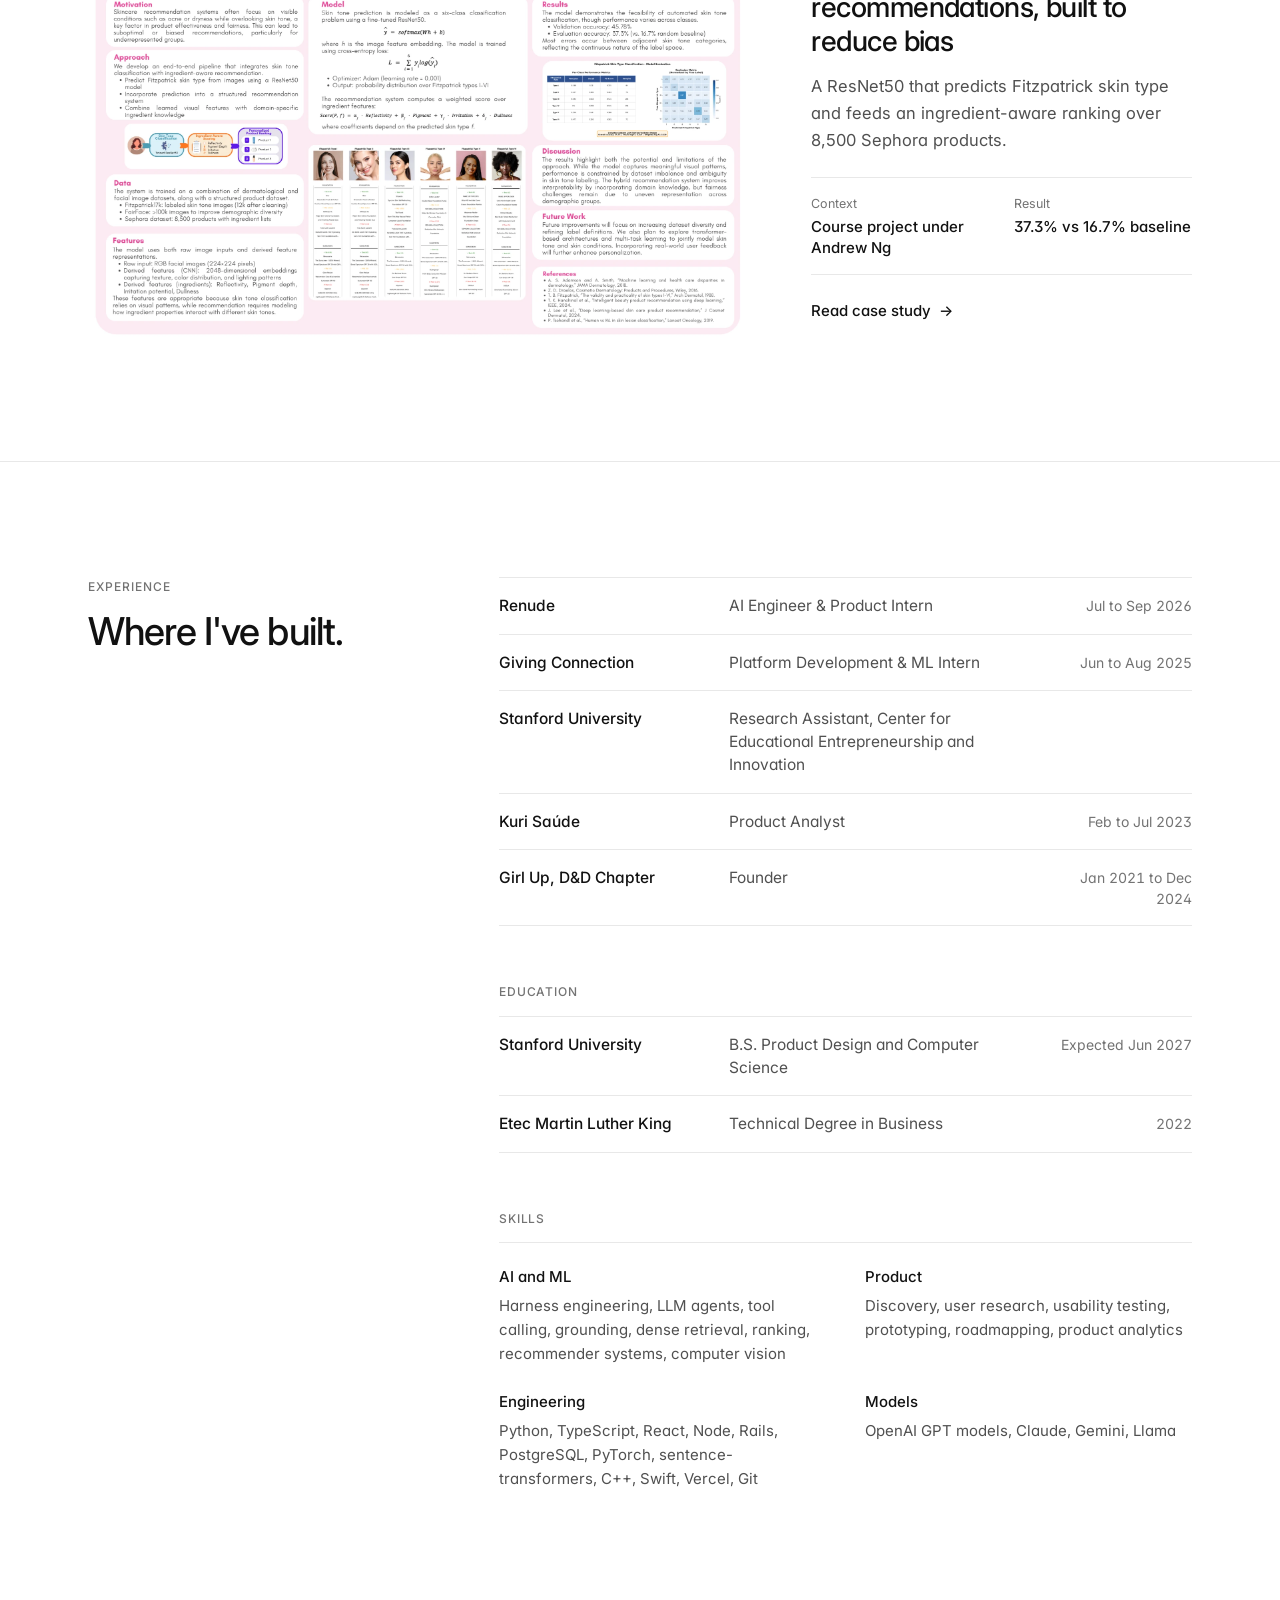
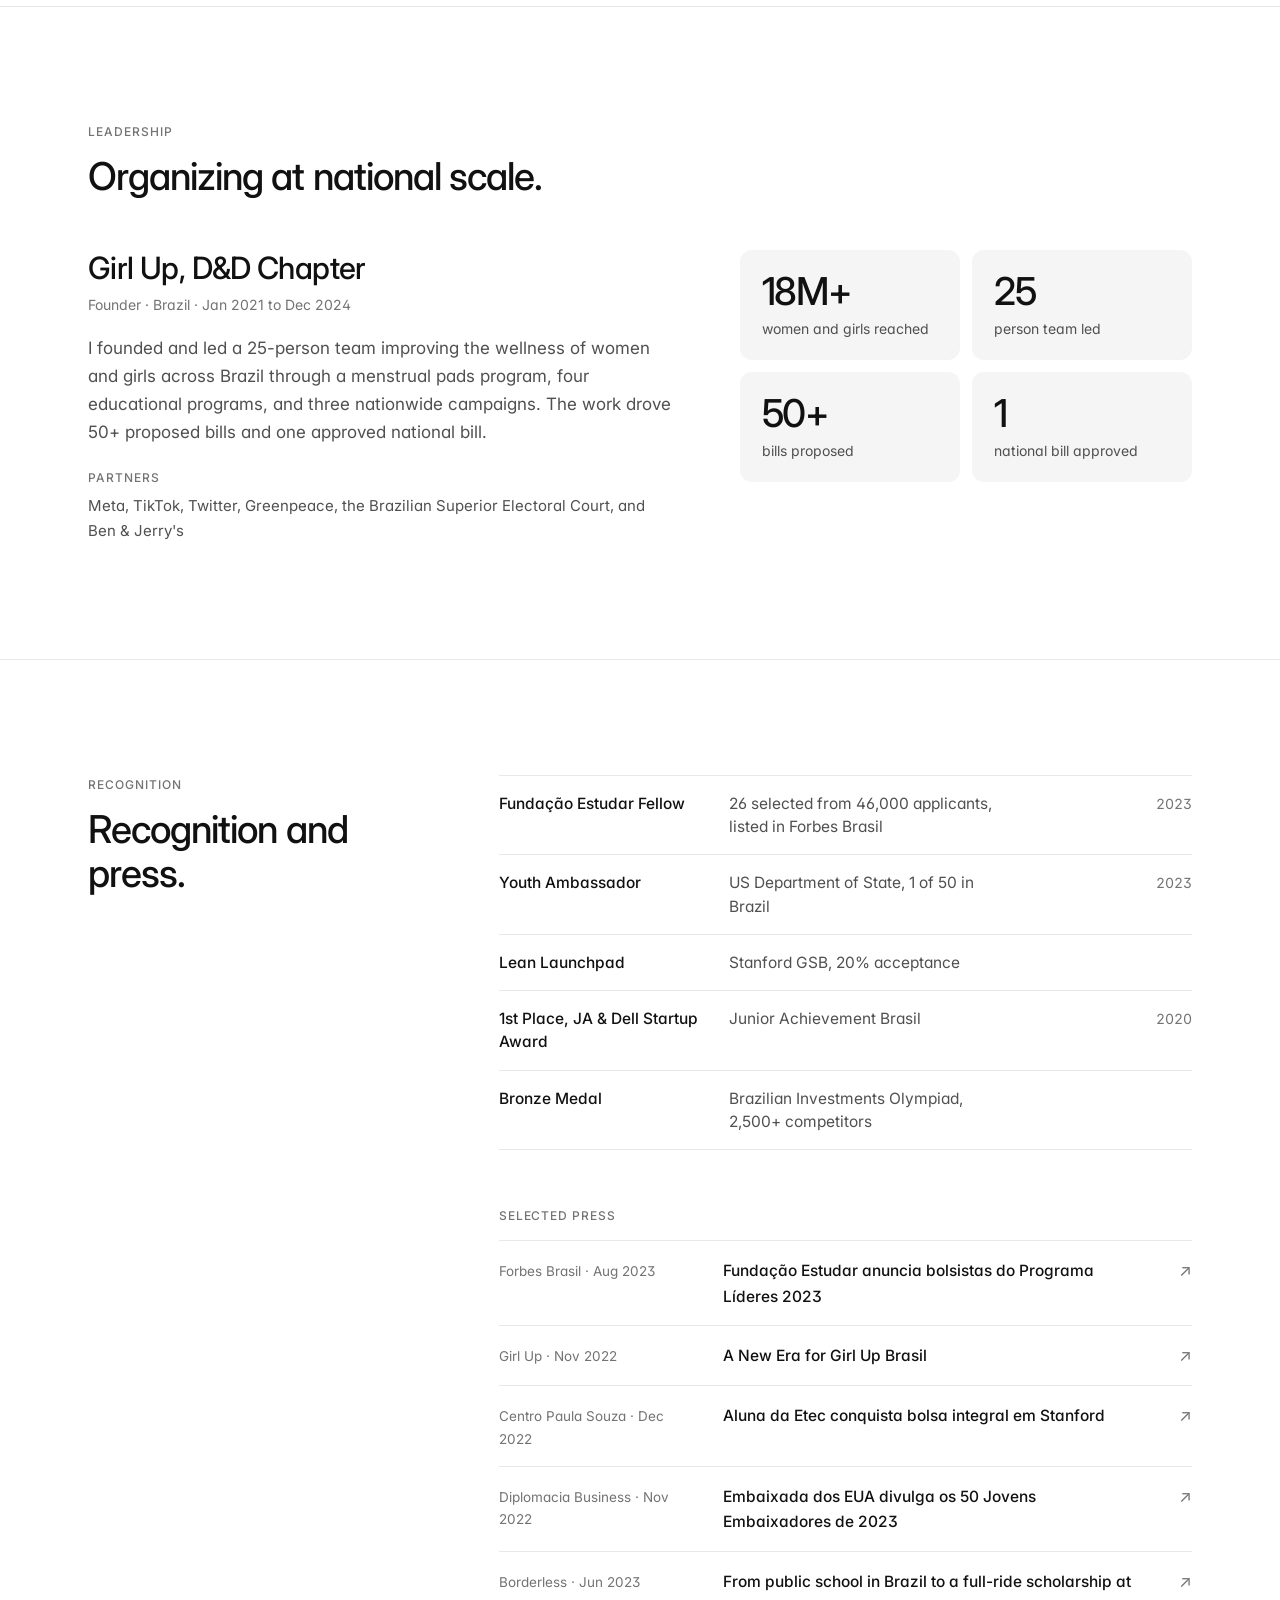
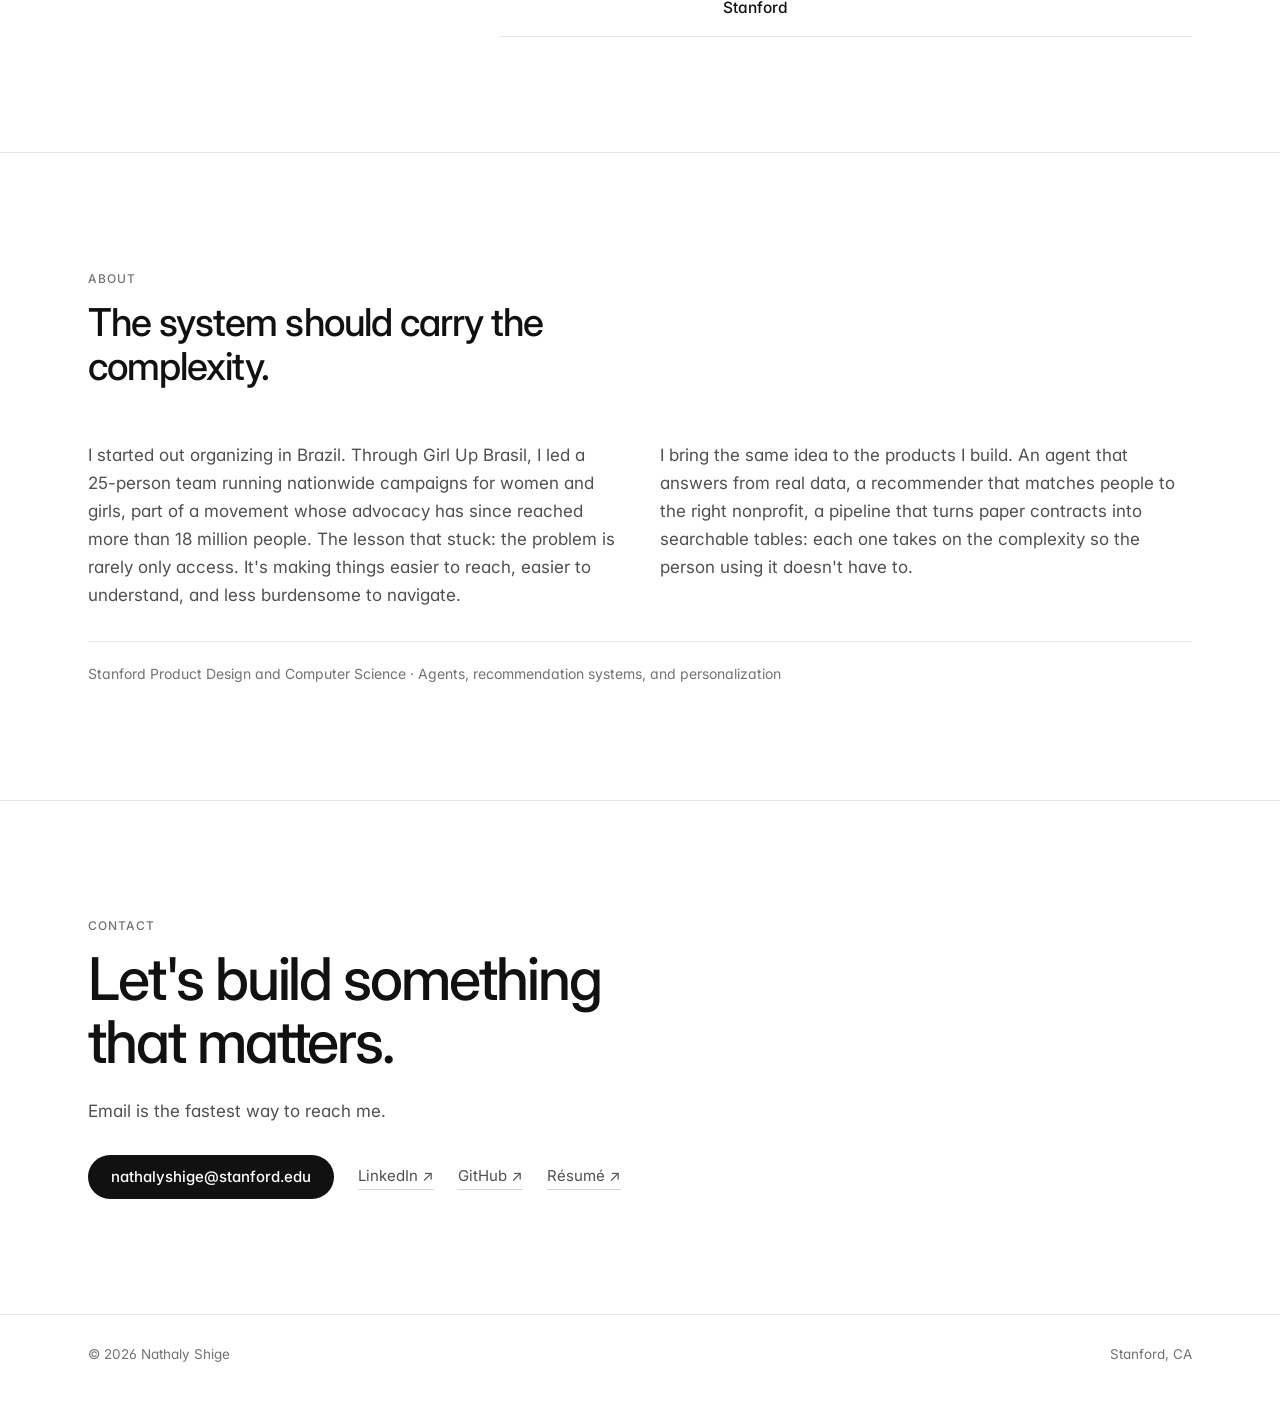
==== commit 9612685d: "Replace the diagram dot animations with explainer clips Smart Match gets three film-style clips buil" ====
--- a/index.html
+++ b/index.html
@@ -9,7 +9,7 @@
   <link rel="preconnect" href="https://fonts.googleapis.com" />
   <link rel="preconnect" href="https://fonts.gstatic.com" crossorigin />
   <link href="https://fonts.googleapis.com/css2?family=Inter:wght@400;500;600&display=swap" rel="stylesheet" />
-  <link rel="stylesheet" href="styles.css?v=13" />
+  <link rel="stylesheet" href="styles.css?v=14" />
   <script>document.documentElement.classList.add('js');</script>
 </head>
 <body>
@@ -287,6 +287,6 @@
     </div>
   </footer>
 
-  <script src="site.js?v=8"></script>
+  <script src="site.js?v=9"></script>
 </body>
 </html>
--- a/styles.css
+++ b/styles.css
@@ -358,35 +358,19 @@
 .case-section.stack { grid-template-columns: 1fr; gap: 28px; }
 .case-section.stack > h2 { position: static; }
 
-/* Diagram motion */
-.diagram { position: relative; }
-.flow-dot { position: absolute; left: 0; top: 0; width: 9px; height: 9px; margin: -4.5px 0 0 -4.5px; border-radius: 50%; background: var(--ink);
-            box-shadow: 0 0 0 4px rgba(17, 17, 17, 0.10); opacity: 0; pointer-events: none; z-index: 3; }
-.flow-dot.vec { width: 18px; height: 6px; margin: -3px 0 0 -9px; border-radius: 3px; background: repeating-linear-gradient(90deg, var(--ink) 0 3px, transparent 3px 5px); box-shadow: none; }
-.flow-dot.faint { background: #9A9A9A; box-shadow: none; }
-.node { transition: border-color 0.35s, box-shadow 0.35s, transform 0.35s var(--ease); }
-.node.lit { border-color: var(--ink); box-shadow: 0 0 0 1px var(--ink), 0 10px 28px rgba(17, 17, 17, 0.10); transform: translateY(-2px); }
-.node-out.lit { box-shadow: 0 0 0 4px rgba(17, 17, 17, 0.16), 0 12px 30px rgba(17, 17, 17, 0.18); }
-.arch-wire { transition: color 0.3s; }
-.arch-wire.lit { color: var(--ink); }
-
-/* Scoring motion */
-.score-fig .weights span { transform-origin: 0 50%; transition: transform 0.9s var(--ease) calc(var(--i, 0) * 0.35s), opacity 0.3s; }
+/* Scoring: the weights bar fills in */
+.score-fig .weights span { transform-origin: 0 50%; transition: transform 0.9s var(--ease) calc(var(--i, 0) * 0.35s); }
 .js .score-fig:not(.filled) .weights span { transform: scaleX(0); }
-.formula .term { border-radius: 4px; padding: 1px 3px; margin: 0 -3px; transition: background 0.3s, color 0.3s, opacity 0.3s; }
-.formula .term.hot { background: rgba(17, 60, 123, 0.10); }
-.formula .term.dim, .weights span.dim, .weights-key span.dim { opacity: 0.35; }
-.card[data-part] { transition: border-color 0.3s, box-shadow 0.3s, opacity 0.3s, transform 0.3s var(--ease); }
-.card[data-part].hot { border-color: #113C7B; box-shadow: 0 0 0 1px #113C7B, 0 12px 30px rgba(17, 60, 123, 0.10); transform: translateY(-2px); }
-.card[data-part].dim { opacity: 0.55; }
-.weights span[data-part], .weights-key span[data-part], .formula .term, .card[data-part] { cursor: default; }
+
+/* Explainer clips */
+.clip-fig { margin: 28px 0 8px; }
+.clip-fig video { display: block; width: 100%; aspect-ratio: 16 / 10; object-fit: cover; border-radius: var(--radius); background: #EFEEEB; }
 
 /* Data bars grow in */
 .bars .bar { transform-origin: 0 50%; transition: transform 0.9s var(--ease) calc(0.15s + var(--i, 0) * 0.09s); }
 .js .reveal:not(.in) .bars .bar { transform: scaleX(0); }
 
 @media (prefers-reduced-motion: reduce) {
-  .flow-dot { display: none; }
   .js .score-fig:not(.filled) .weights span, .js .reveal:not(.in) .bars .bar { transform: none; }
 }
 
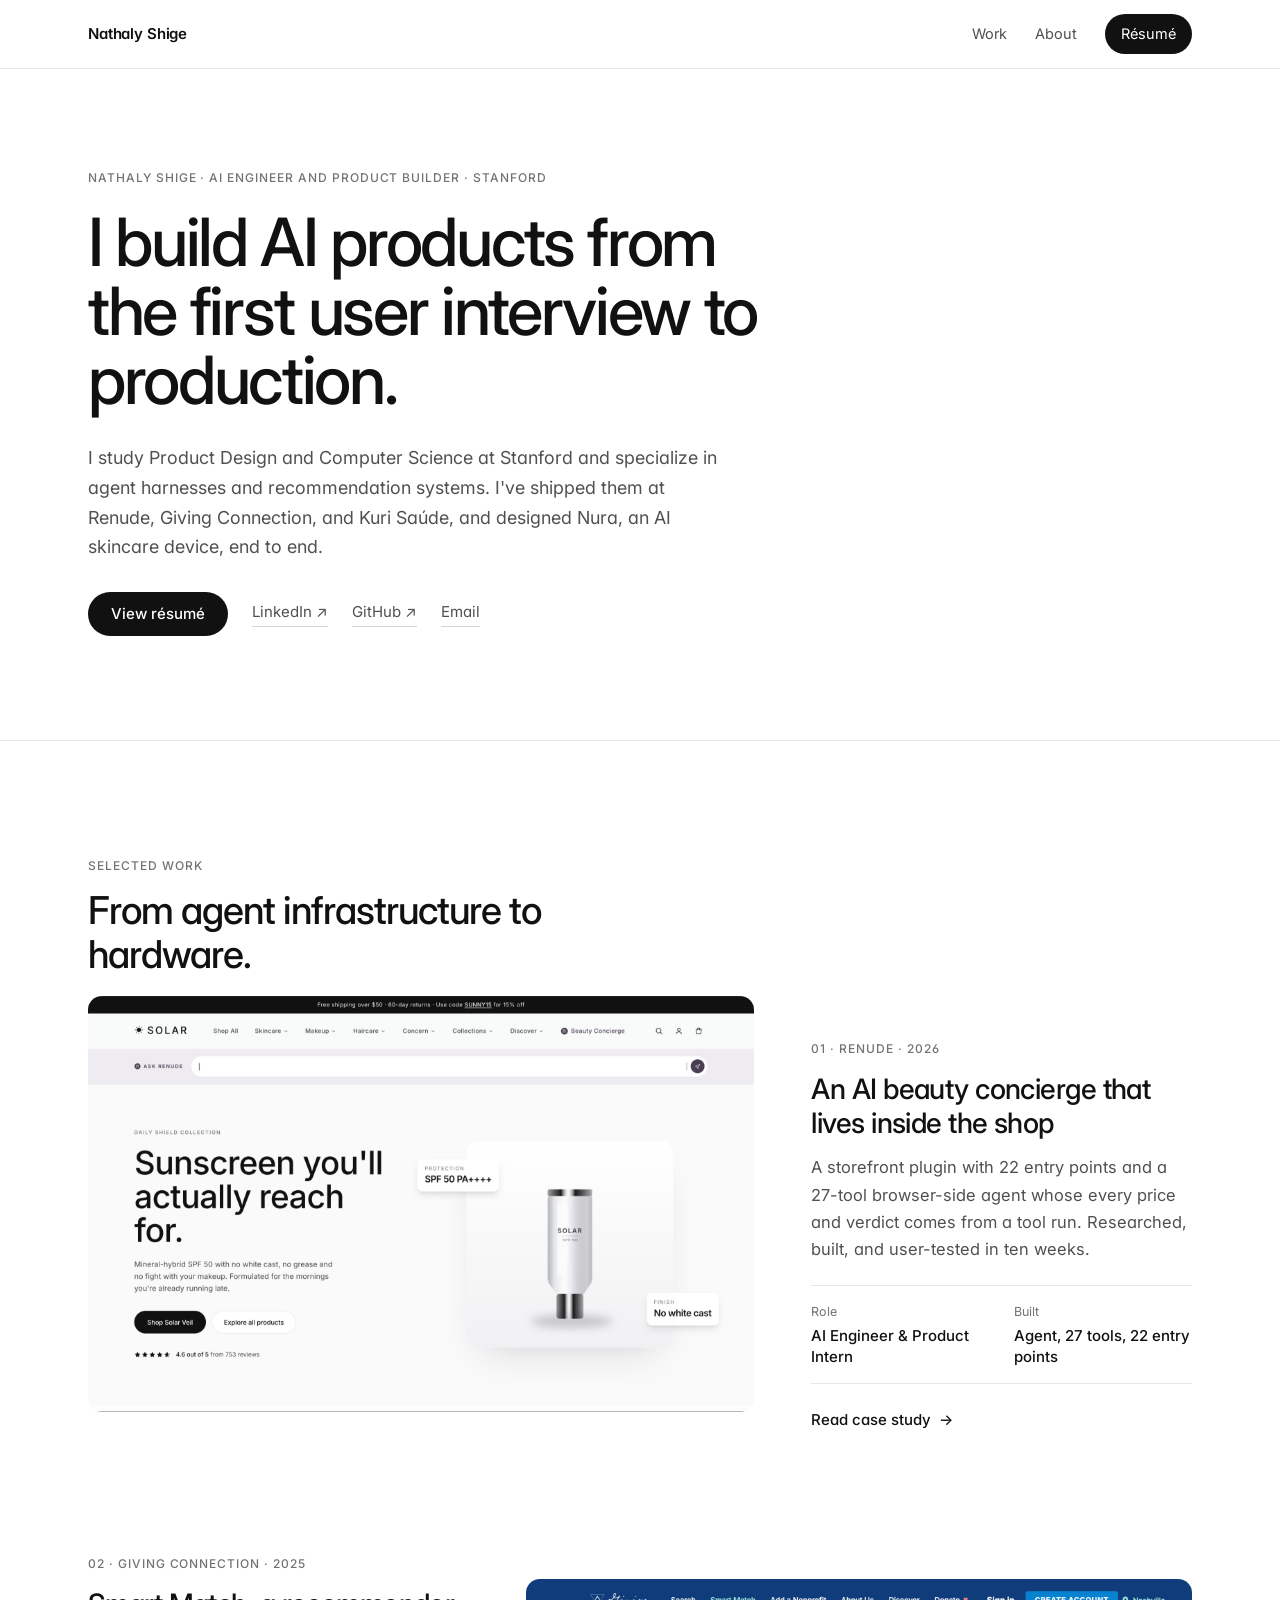
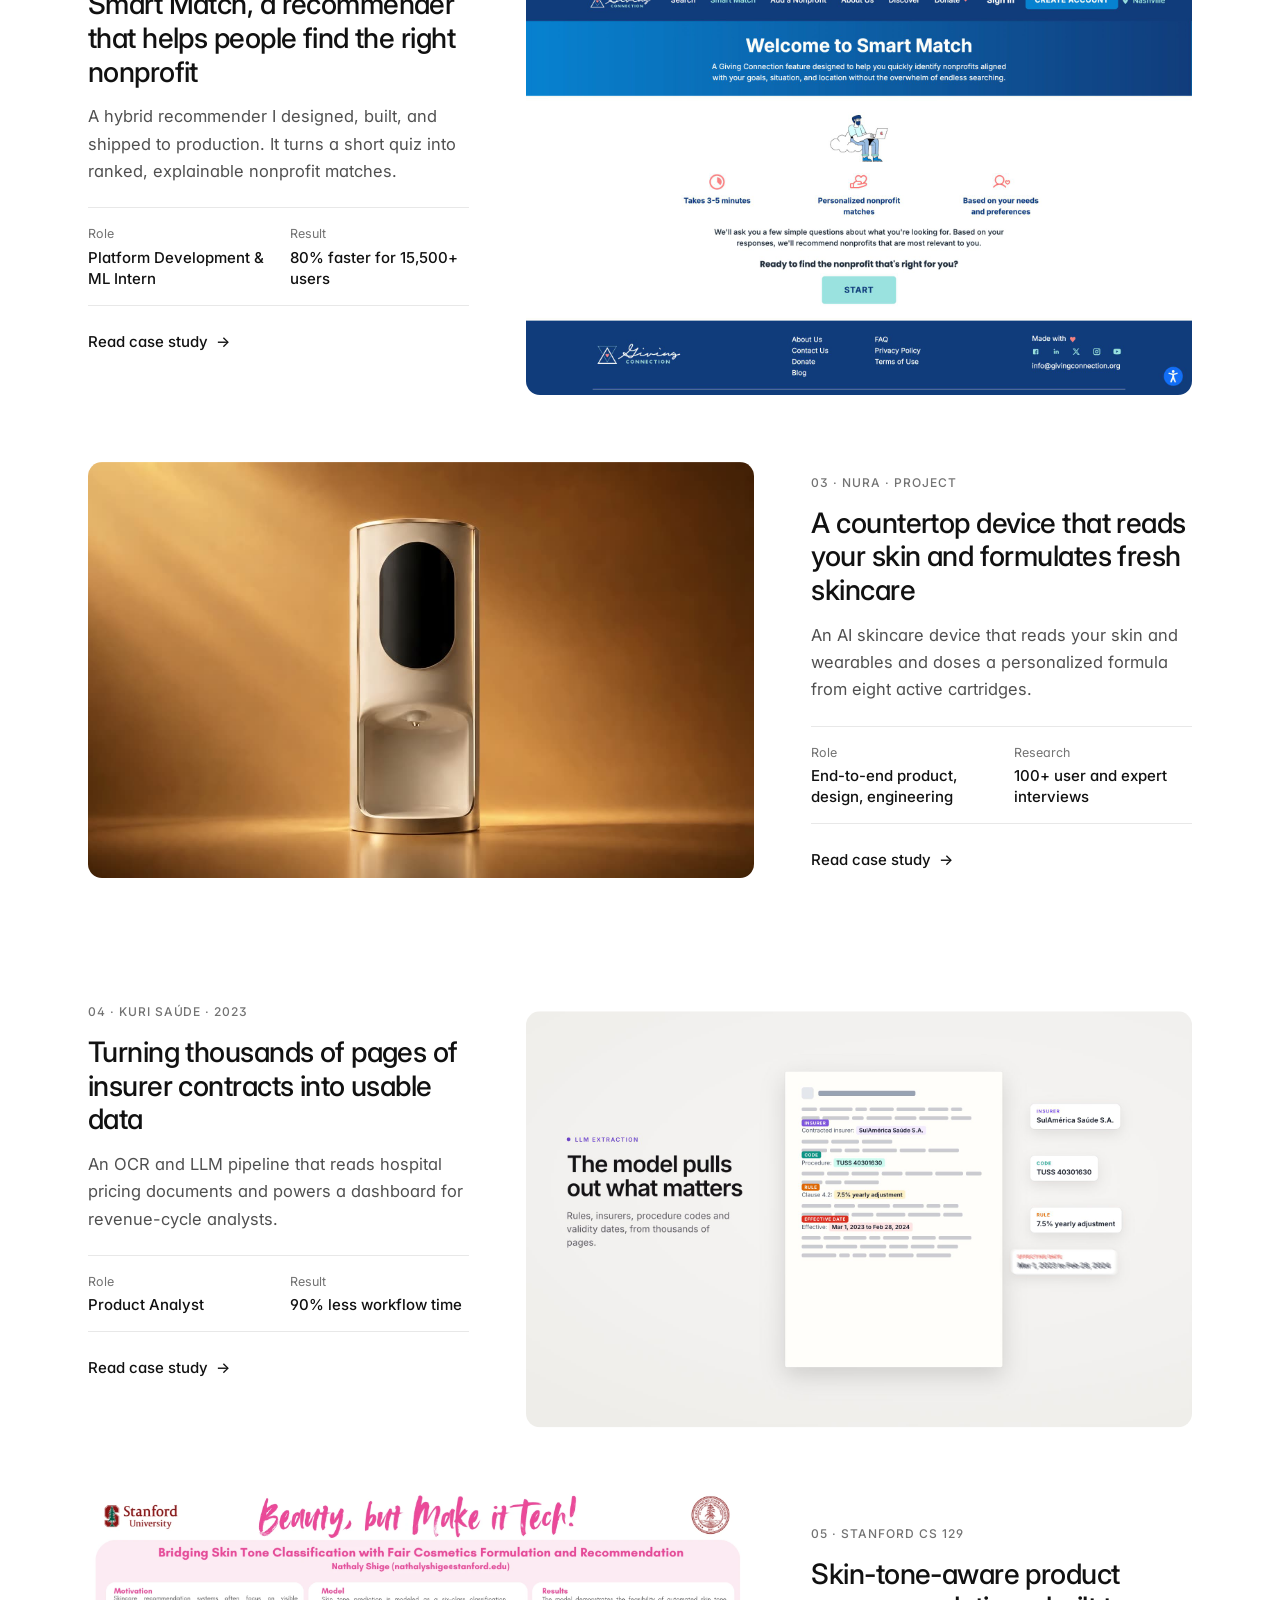
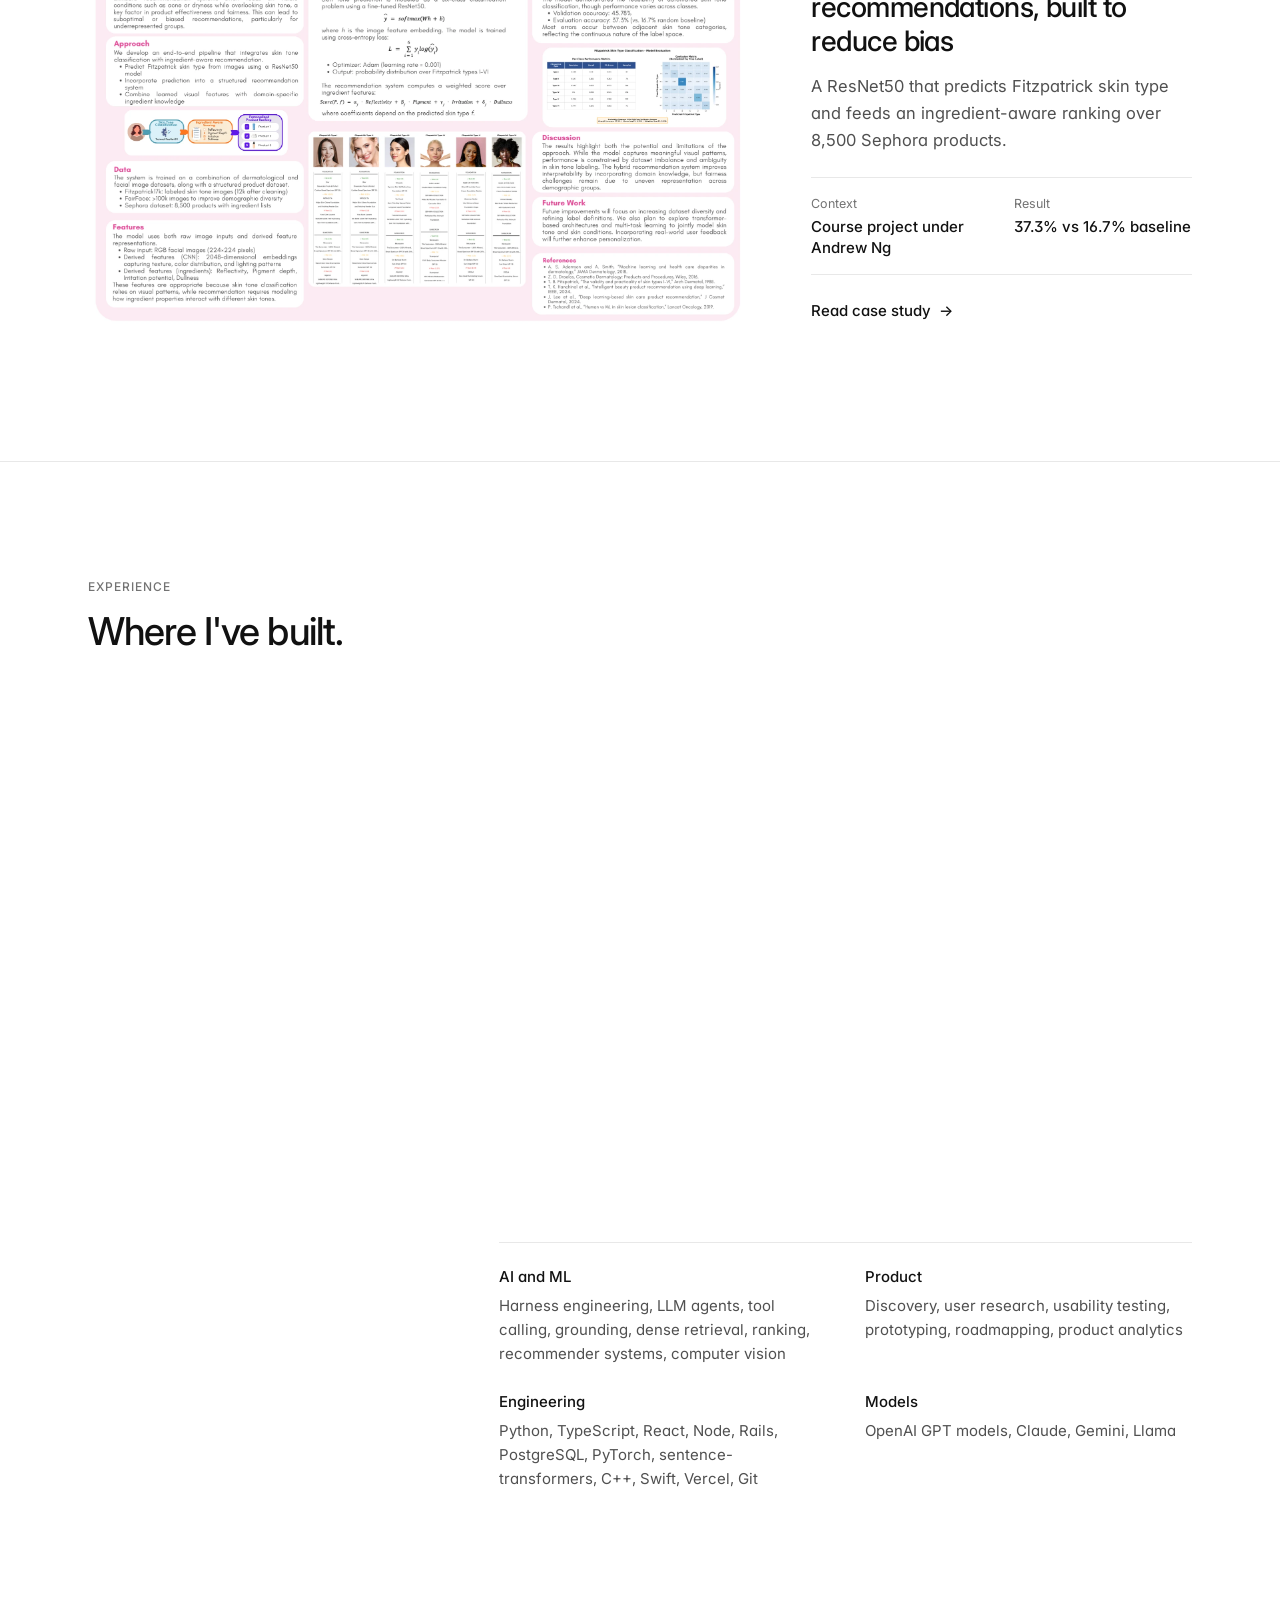
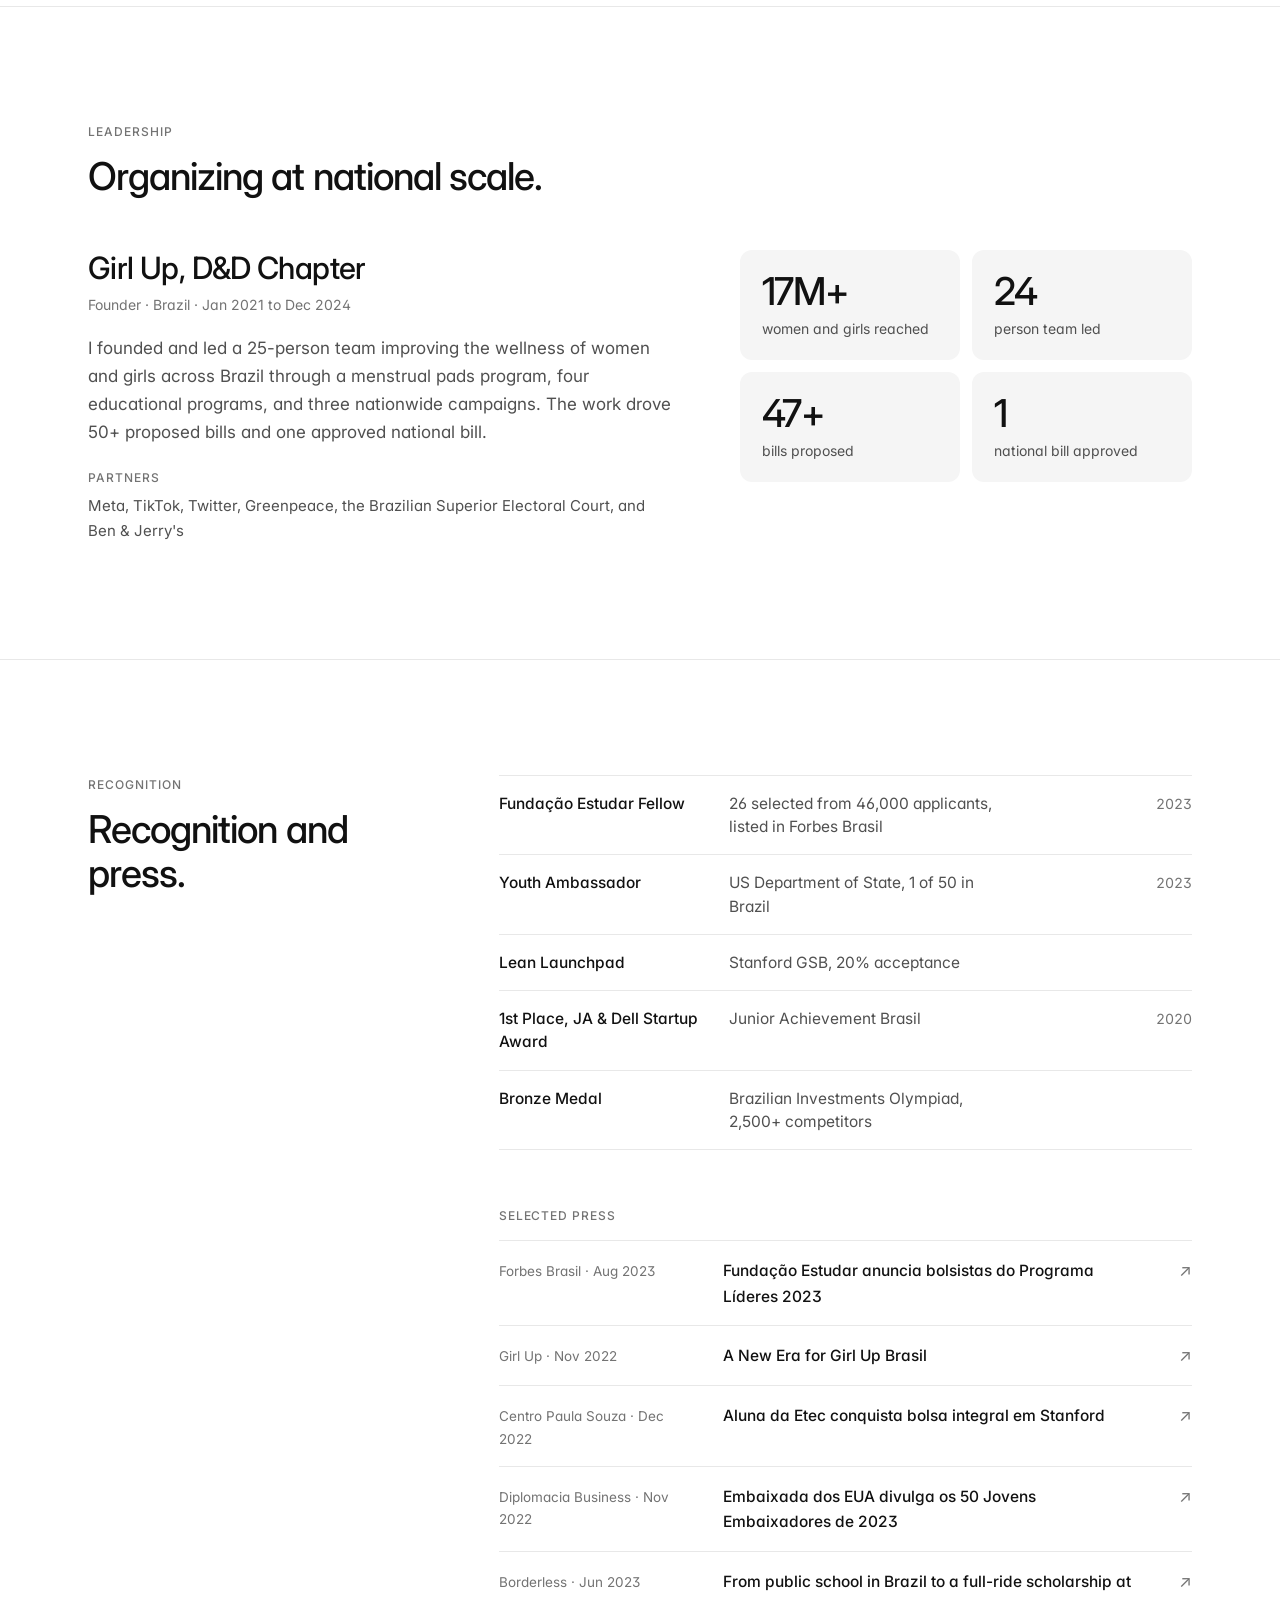
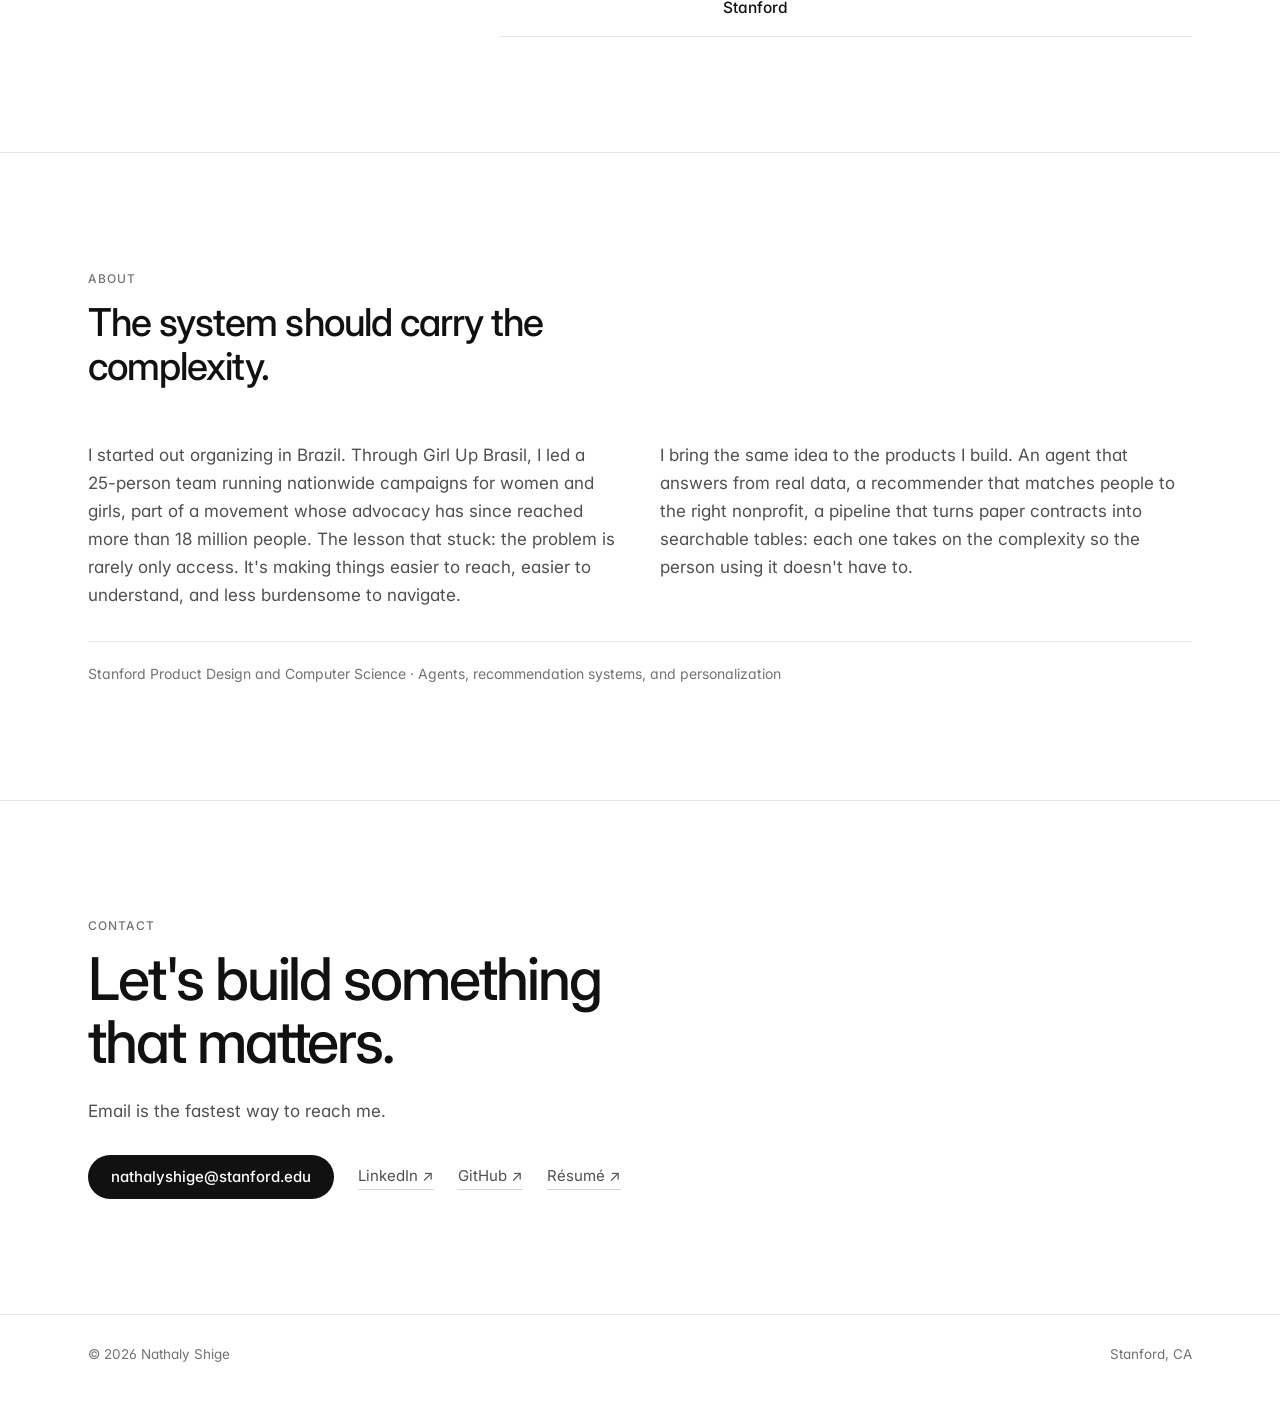
==== commit bdbb2a66: "Make the Smart Match explainers step-through The three explainer clips become interactive walkthroug" ====
--- a/index.html
+++ b/index.html
@@ -9,7 +9,7 @@
   <link rel="preconnect" href="https://fonts.googleapis.com" />
   <link rel="preconnect" href="https://fonts.gstatic.com" crossorigin />
   <link href="https://fonts.googleapis.com/css2?family=Inter:wght@400;500;600&display=swap" rel="stylesheet" />
-  <link rel="stylesheet" href="styles.css?v=14" />
+  <link rel="stylesheet" href="styles.css?v=15" />
   <script>document.documentElement.classList.add('js');</script>
 </head>
 <body>
@@ -287,6 +287,6 @@
     </div>
   </footer>
 
-  <script src="site.js?v=9"></script>
+  <script src="site.js?v=10"></script>
 </body>
 </html>
--- a/styles.css
+++ b/styles.css
@@ -364,7 +364,7 @@
 
 /* Explainer clips */
 .clip-fig { margin: 28px 0 8px; }
-.clip-fig video { display: block; width: 100%; aspect-ratio: 16 / 10; object-fit: cover; border-radius: var(--radius); background: #EFEEEB; }
+.clip-fig iframe { display: block; width: 100%; aspect-ratio: 16 / 10; border: 0; border-radius: var(--radius); background: #EFEEEB; overflow: hidden; }
 
 /* Data bars grow in */
 .bars .bar { transform-origin: 0 50%; transition: transform 0.9s var(--ease) calc(0.15s + var(--i, 0) * 0.09s); }
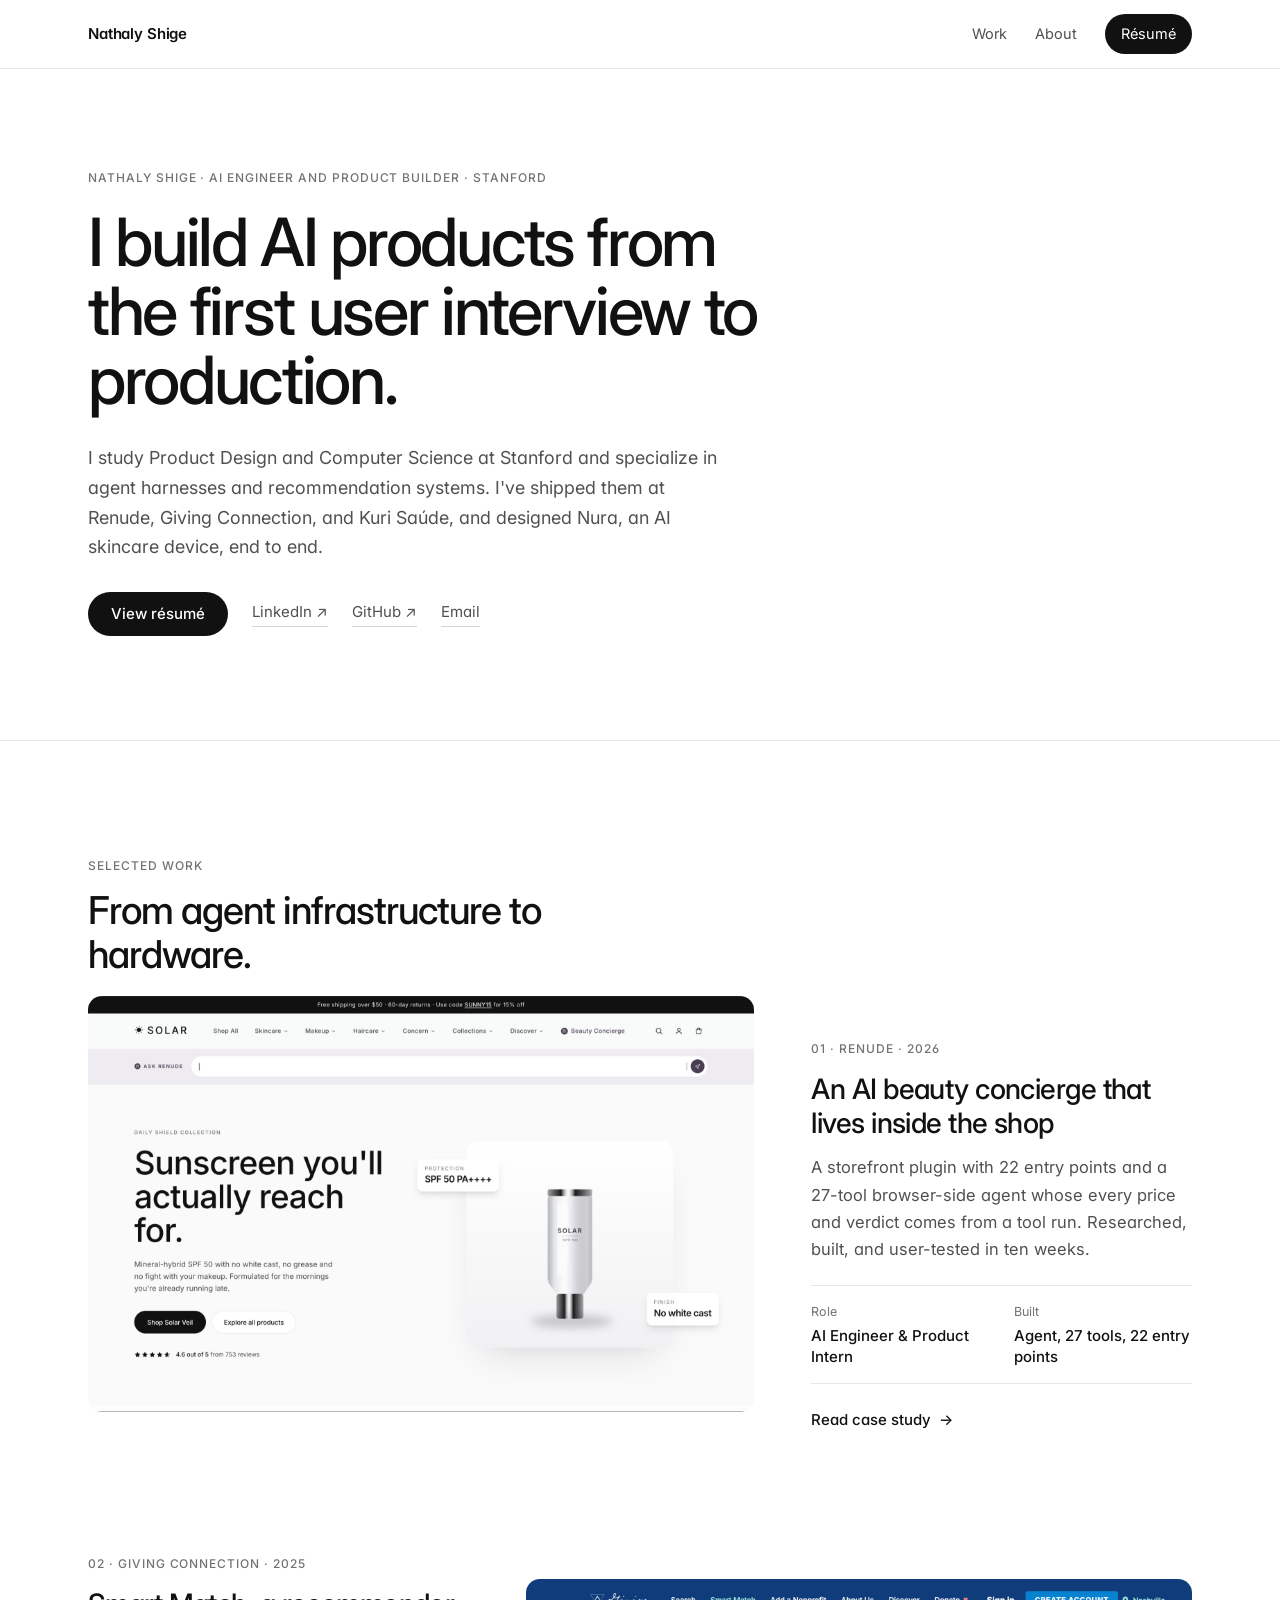
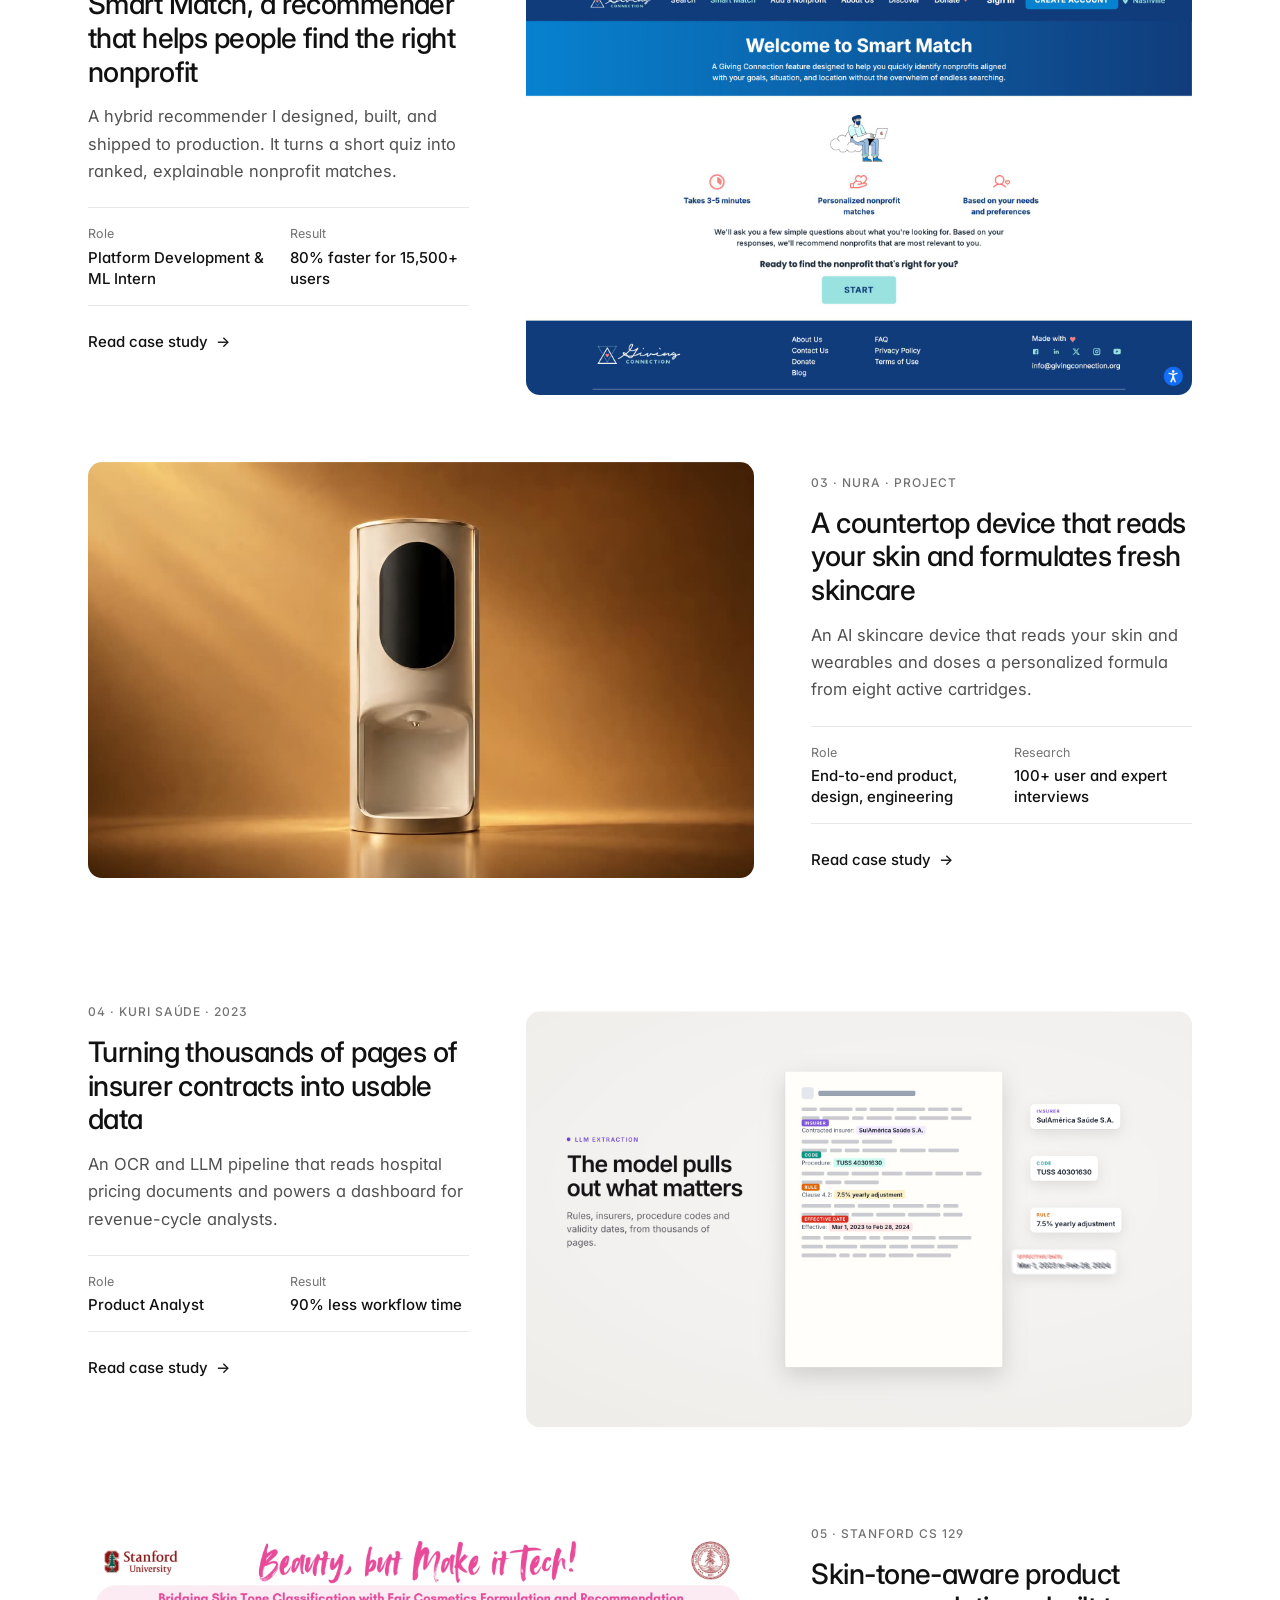
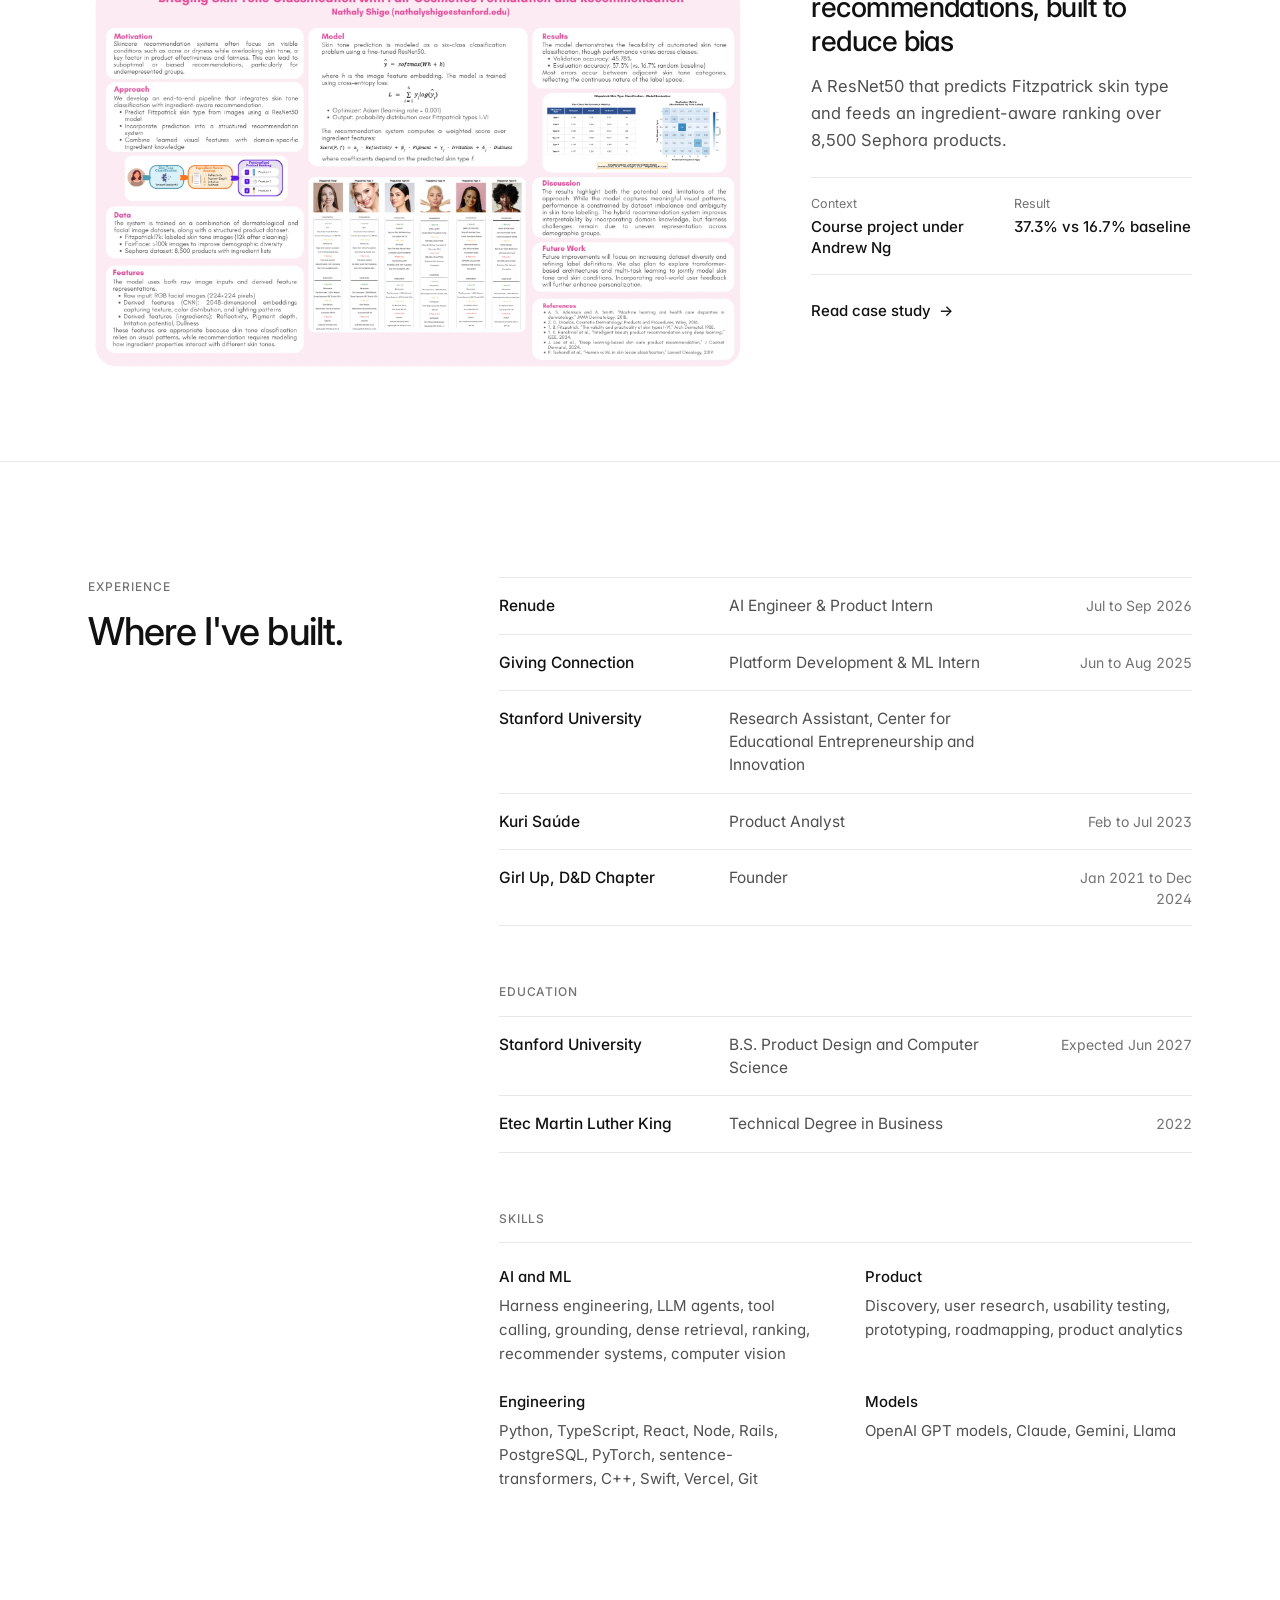
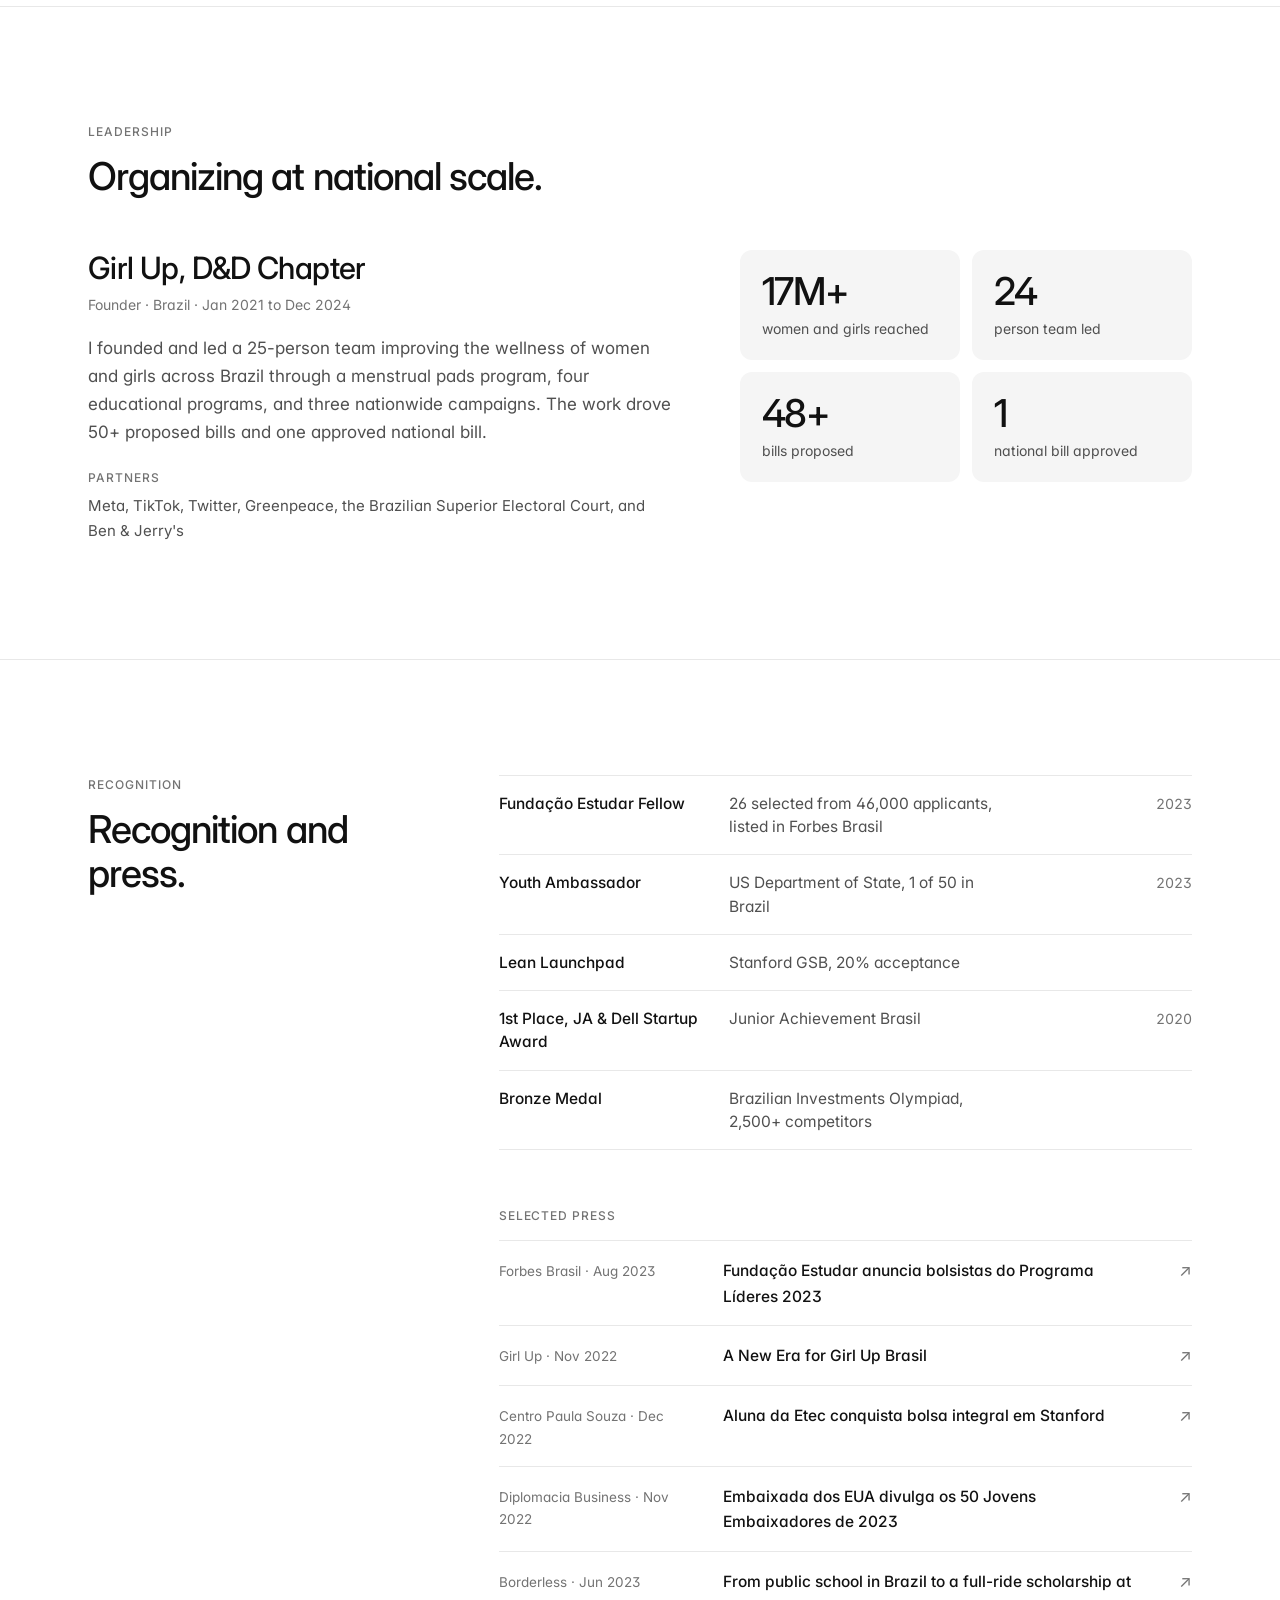
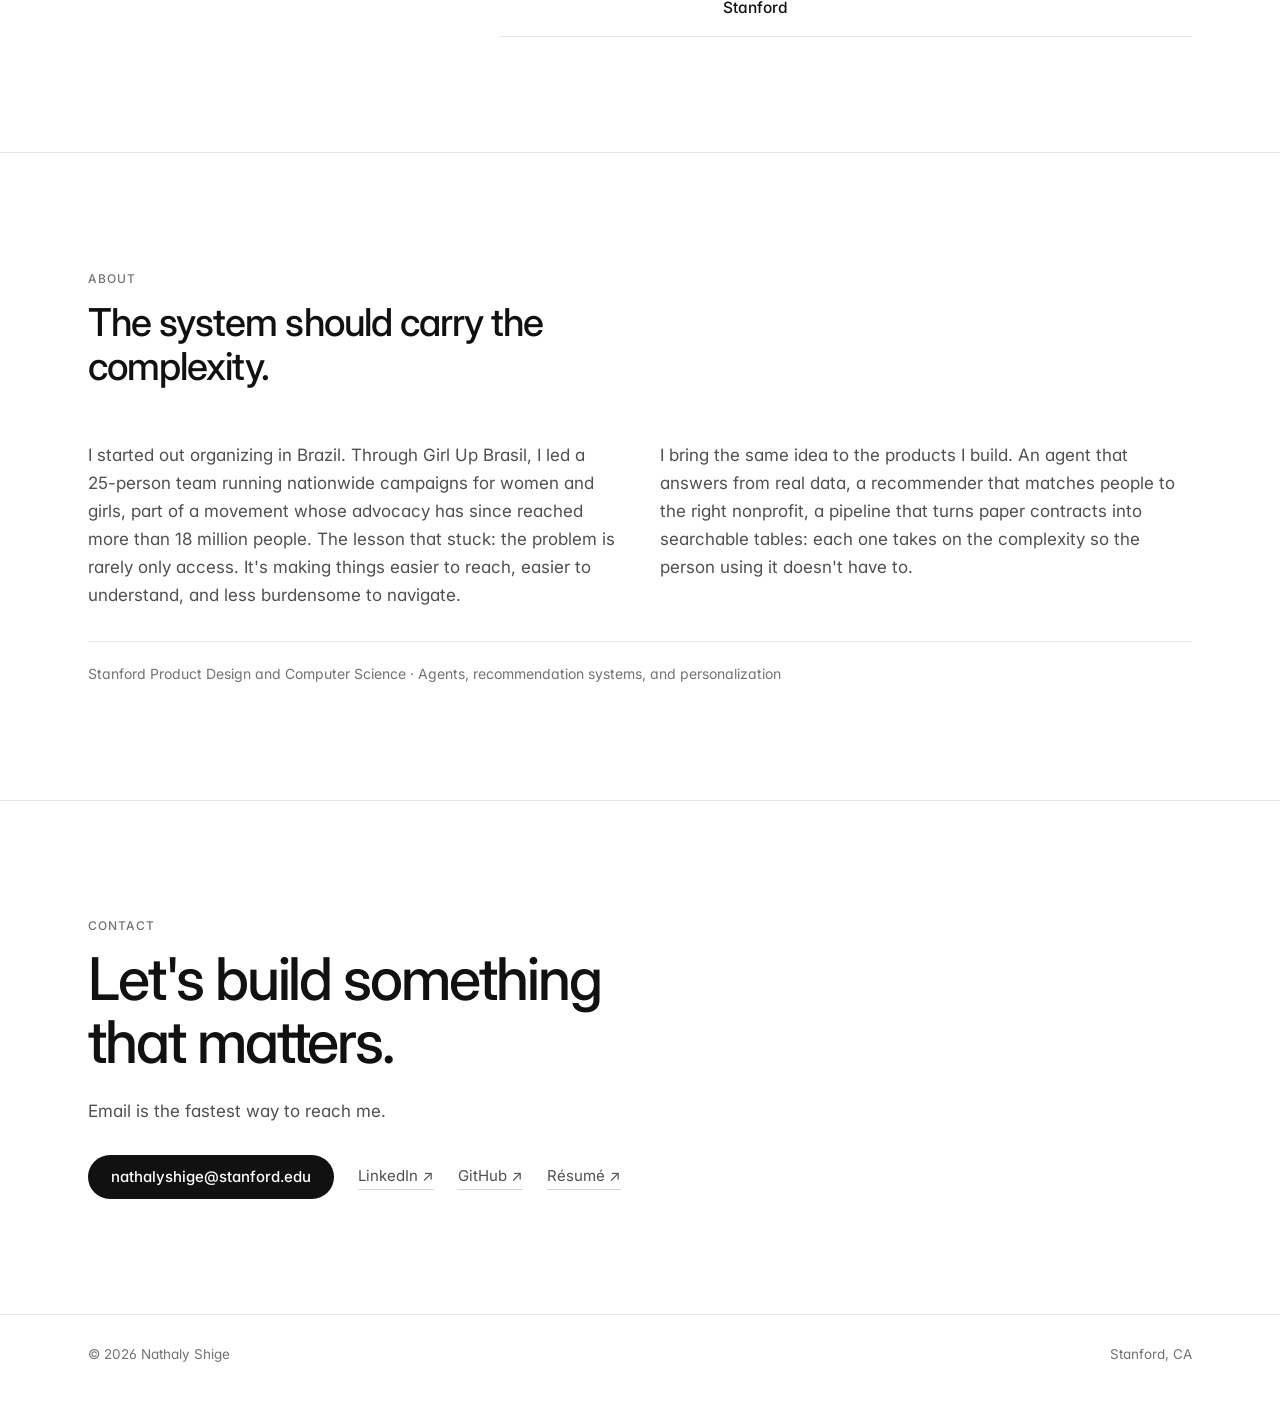
==== commit 0b36c3e8: "Remove the gray frames around the feature clips The browser-window clips are reframed so the window " ====
--- a/index.html
+++ b/index.html
@@ -9,7 +9,7 @@
   <link rel="preconnect" href="https://fonts.googleapis.com" />
   <link rel="preconnect" href="https://fonts.gstatic.com" crossorigin />
   <link href="https://fonts.googleapis.com/css2?family=Inter:wght@400;500;600&display=swap" rel="stylesheet" />
-  <link rel="stylesheet" href="styles.css?v=15" />
+  <link rel="stylesheet" href="styles.css?v=16" />
   <script>document.documentElement.classList.add('js');</script>
 </head>
 <body>
--- a/styles.css
+++ b/styles.css
@@ -460,7 +460,7 @@
 .feature { display: grid; grid-template-columns: minmax(0, 1.7fr) minmax(0, 1fr); gap: clamp(24px, 4vw, 56px); align-items: center; }
 .feature:nth-child(even) { grid-template-columns: minmax(0, 1fr) minmax(0, 1.7fr); }
 .feature:nth-child(even) video { order: 2; }
-.feature video { display: block; width: 100%; aspect-ratio: 16 / 10; object-fit: cover; border-radius: var(--radius); background: #EFEEEB; }
+.feature video { display: block; width: 100%; aspect-ratio: 16 / 10; object-fit: cover; border-radius: var(--radius); background: #fff; }
 .feature .eyebrow { display: block; margin-bottom: 10px; }
 .feature h3 { font-size: clamp(19px, 1.8vw, 22px); font-weight: 600; letter-spacing: -0.02em; line-height: 1.25; margin-bottom: 10px; }
 .feature p { font-size: 15.5px; color: var(--ink-2); line-height: 1.6; max-width: 46ch; }
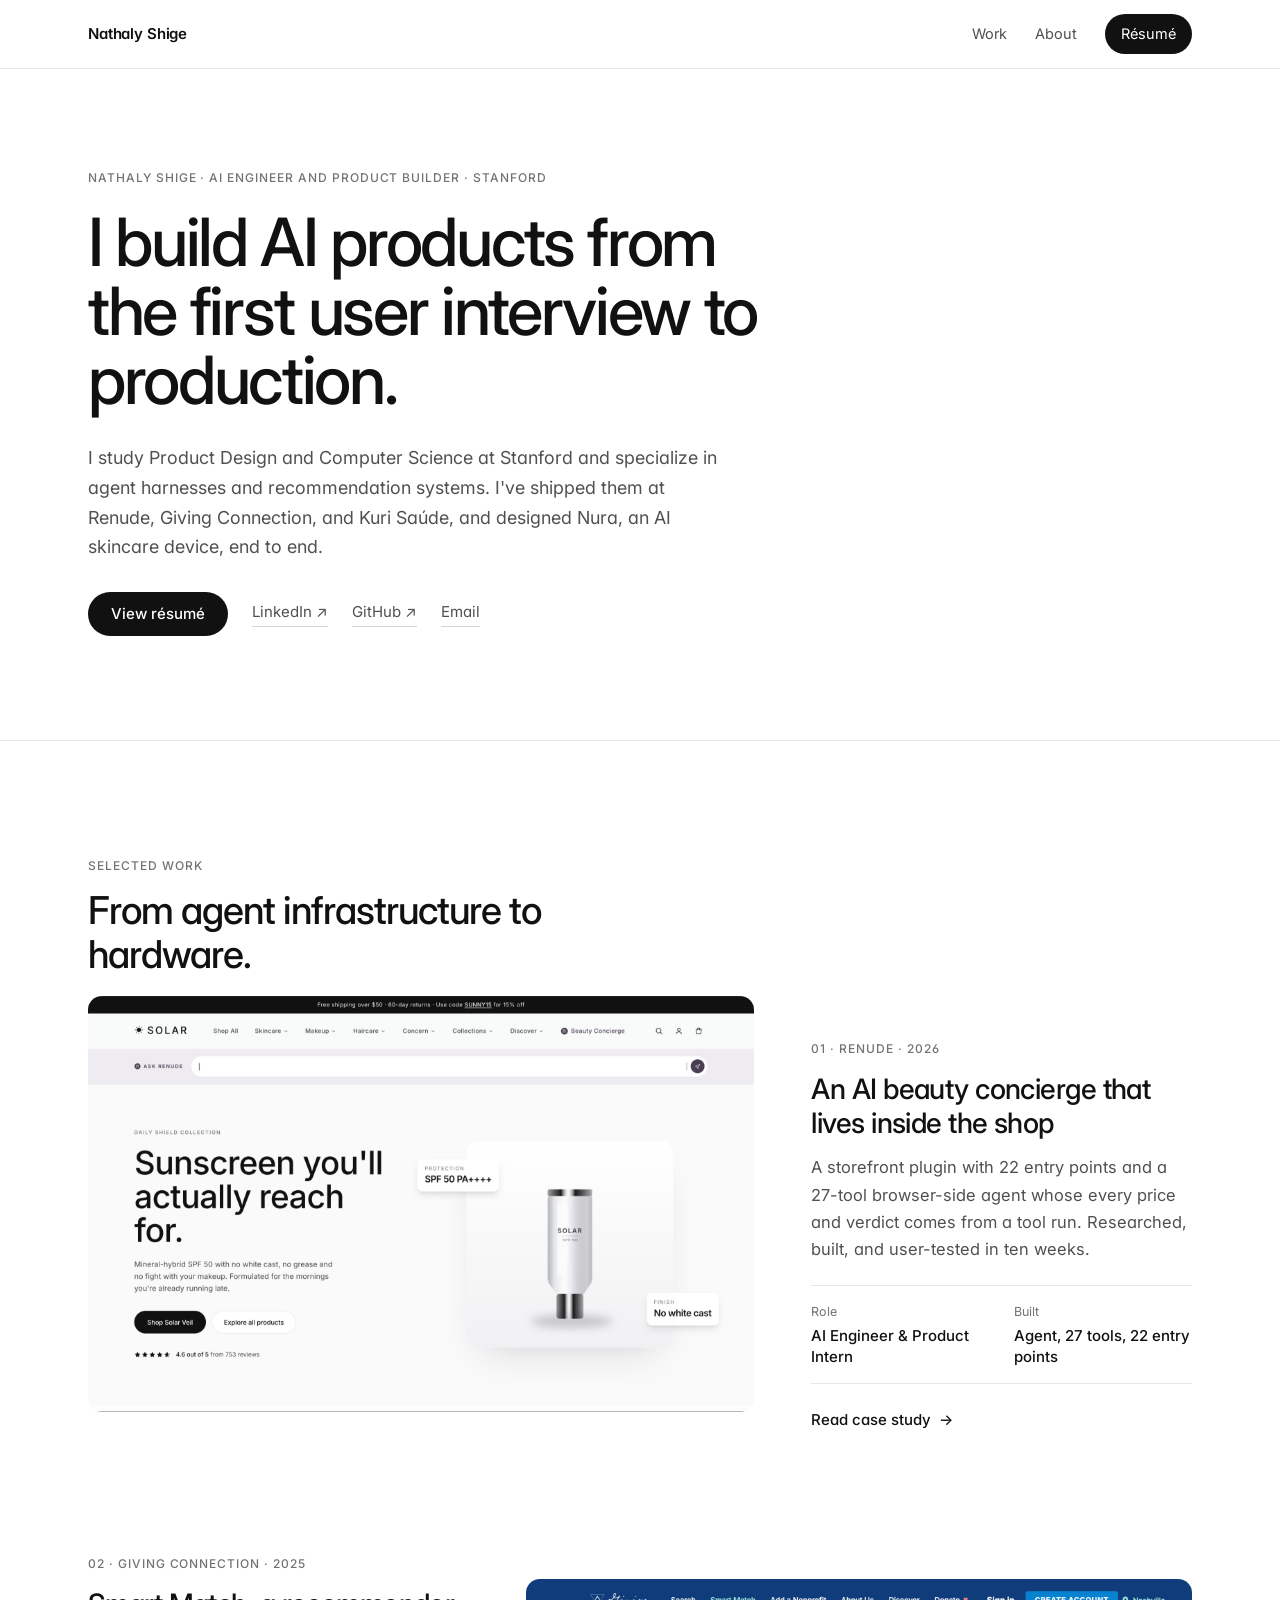
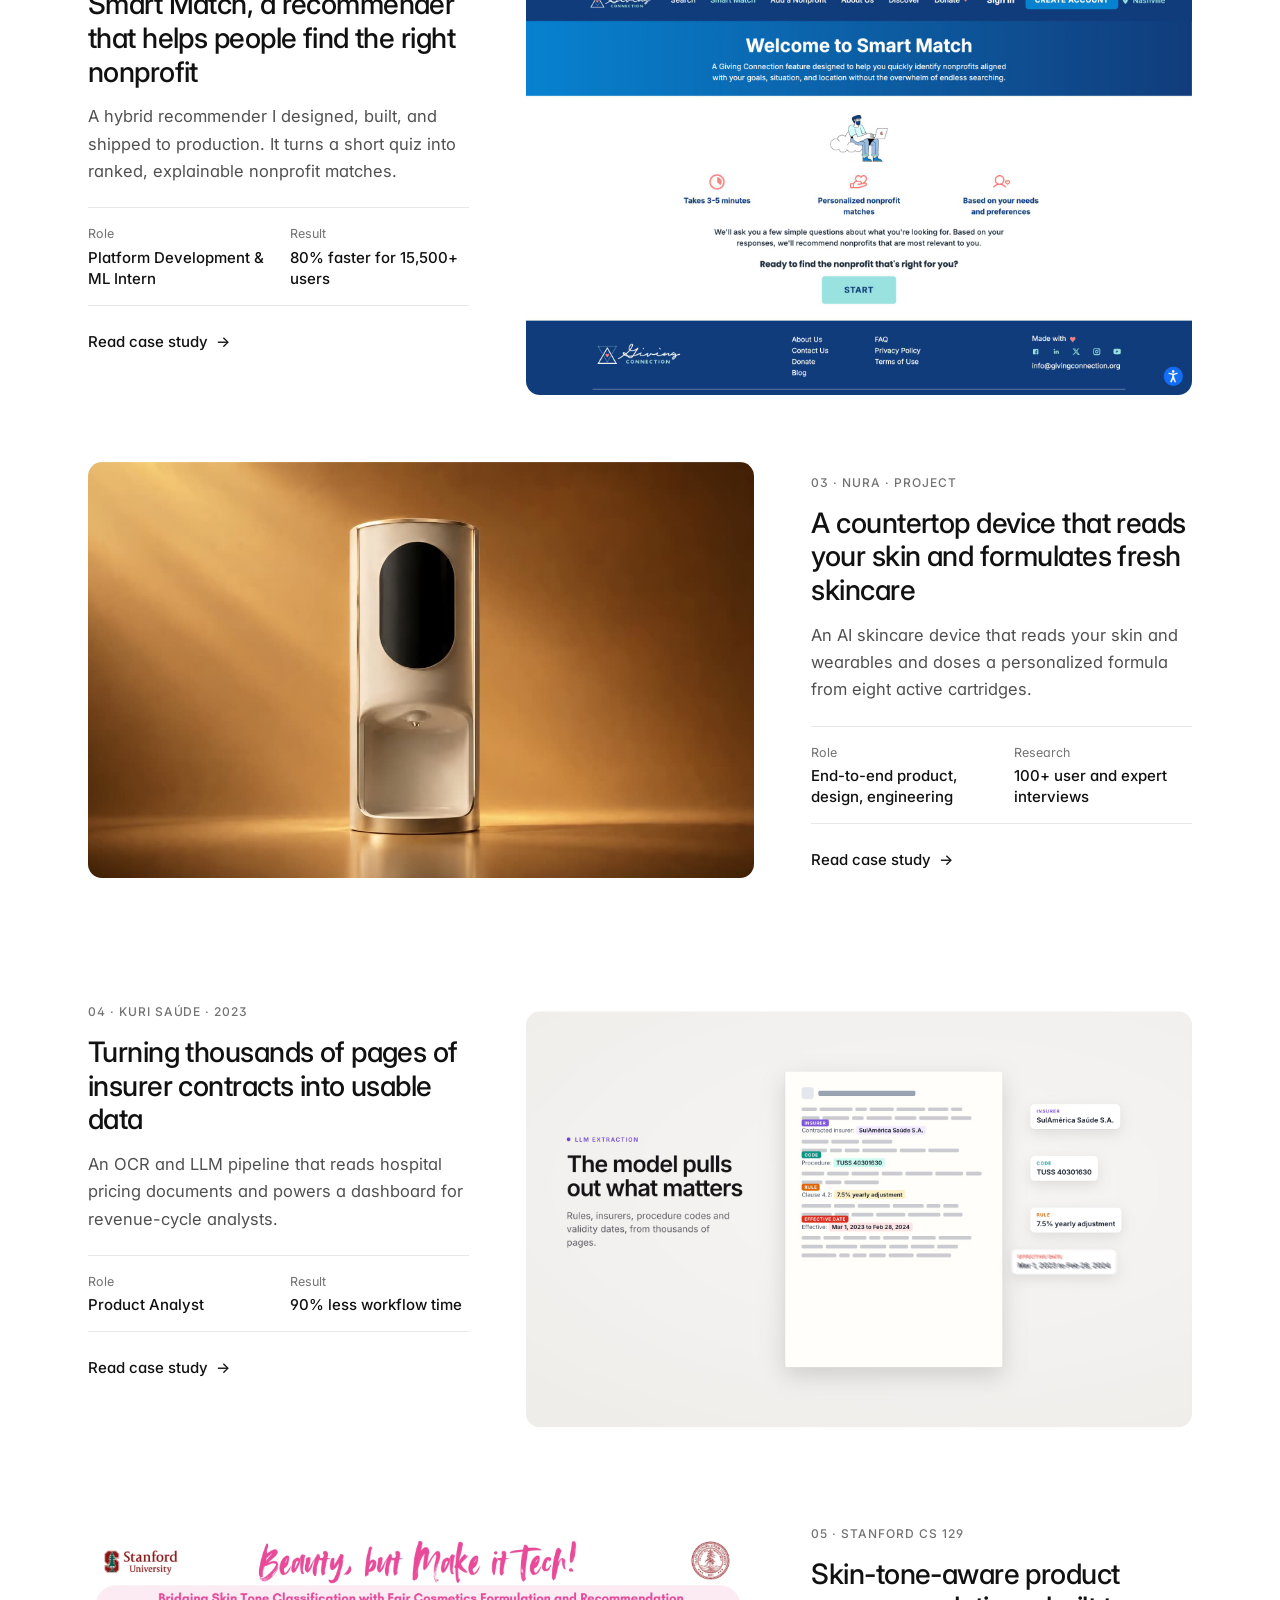
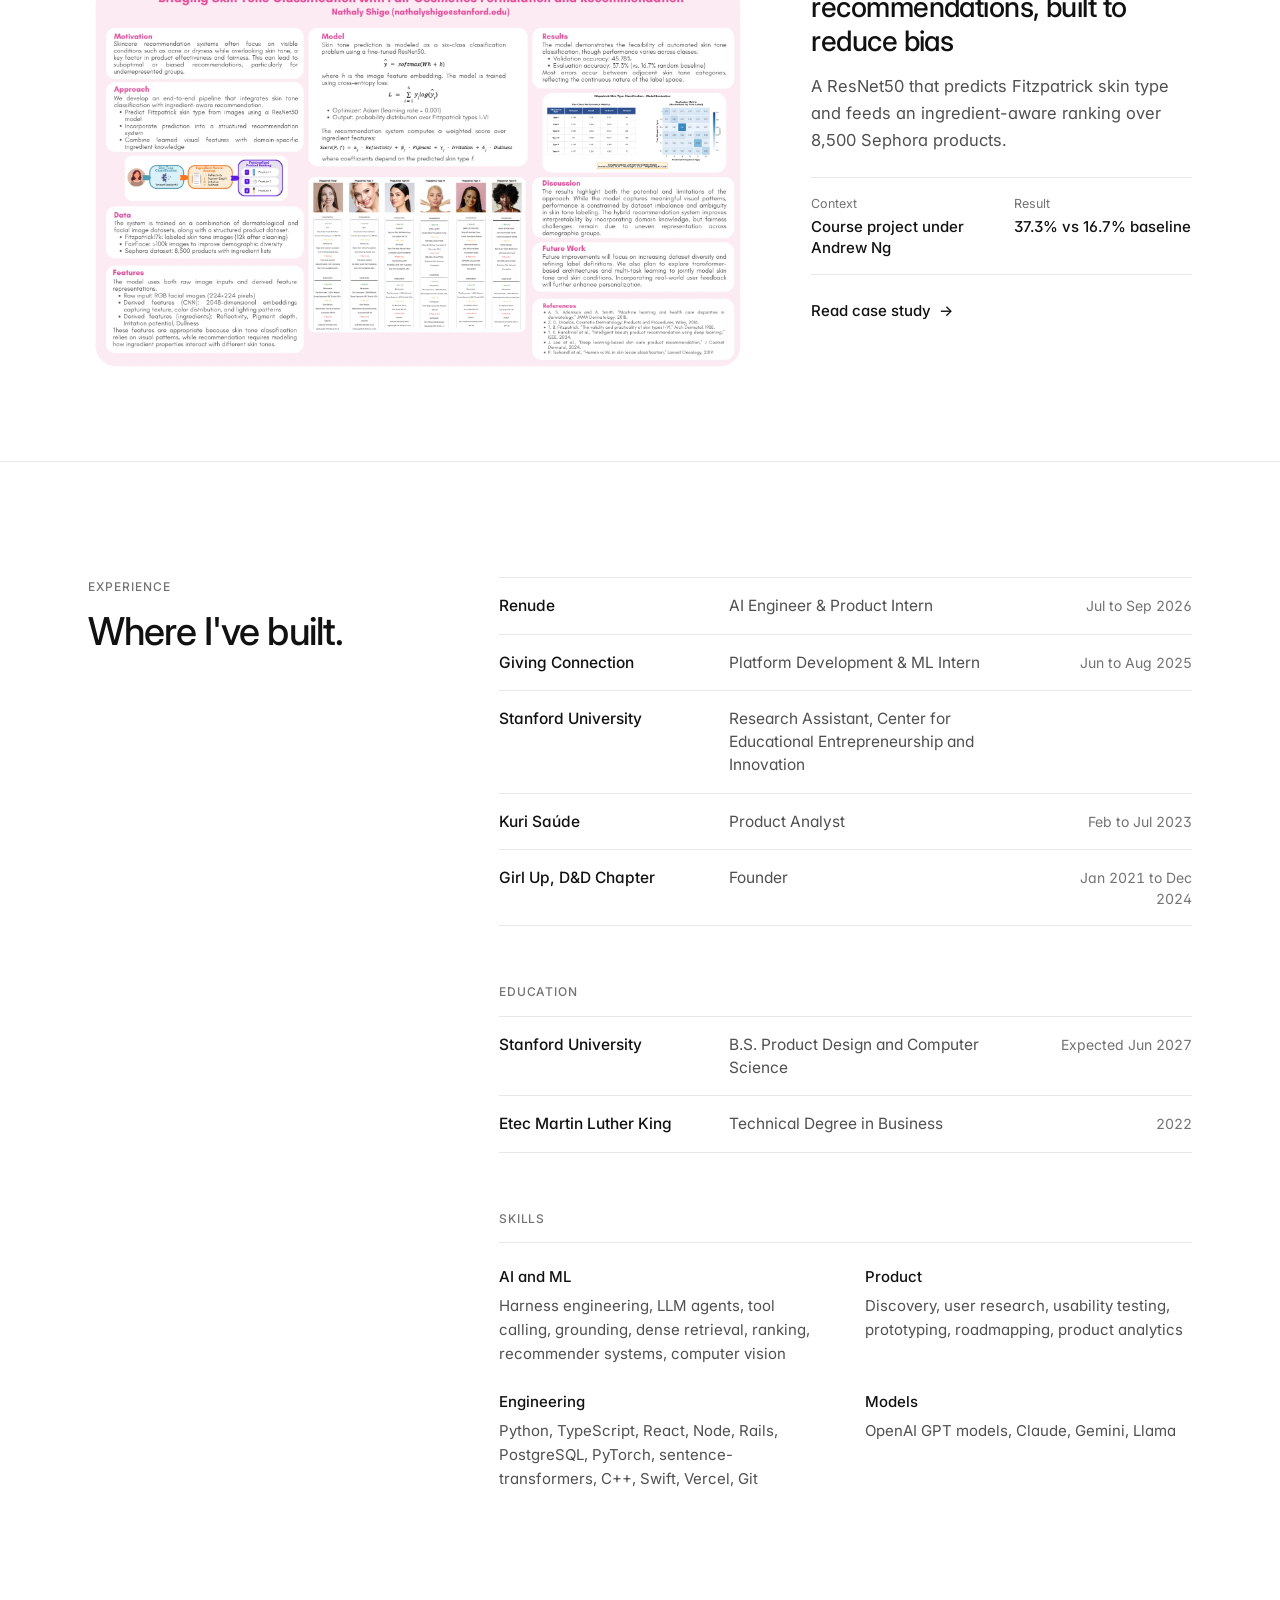
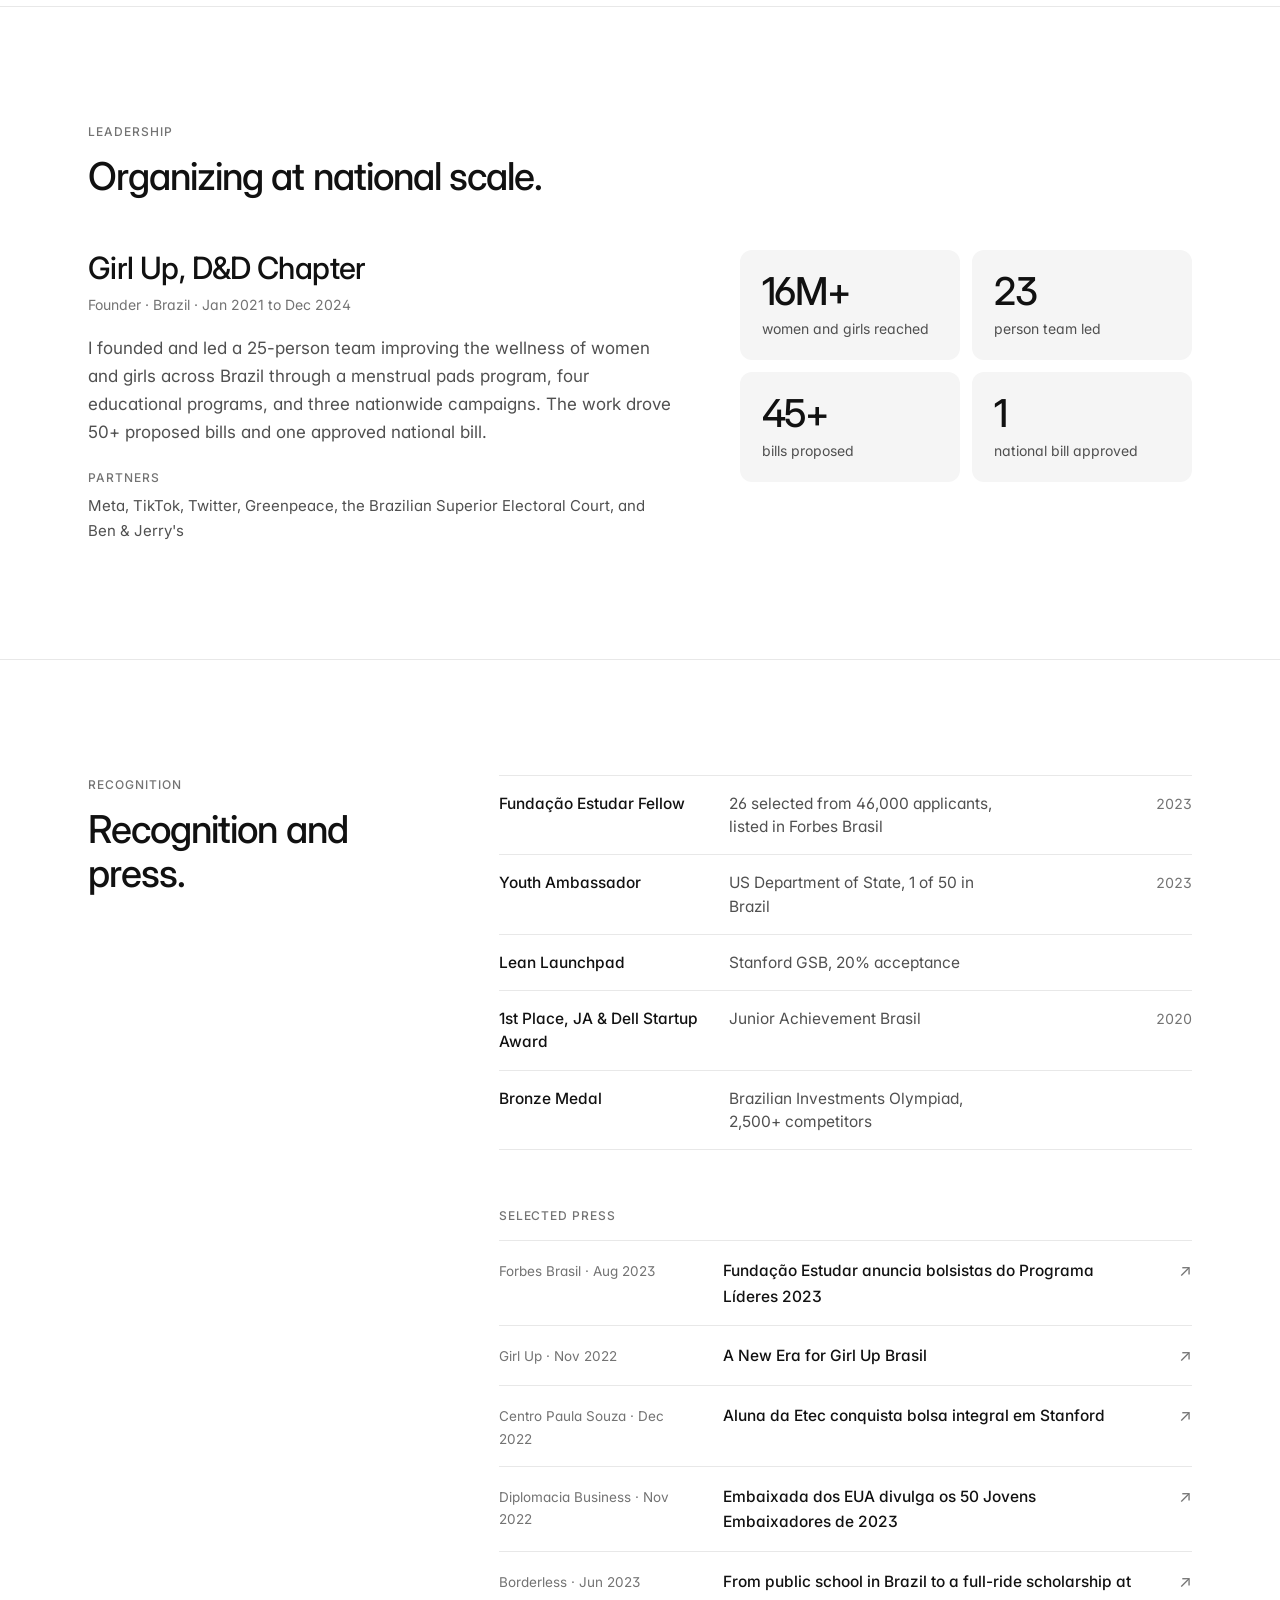
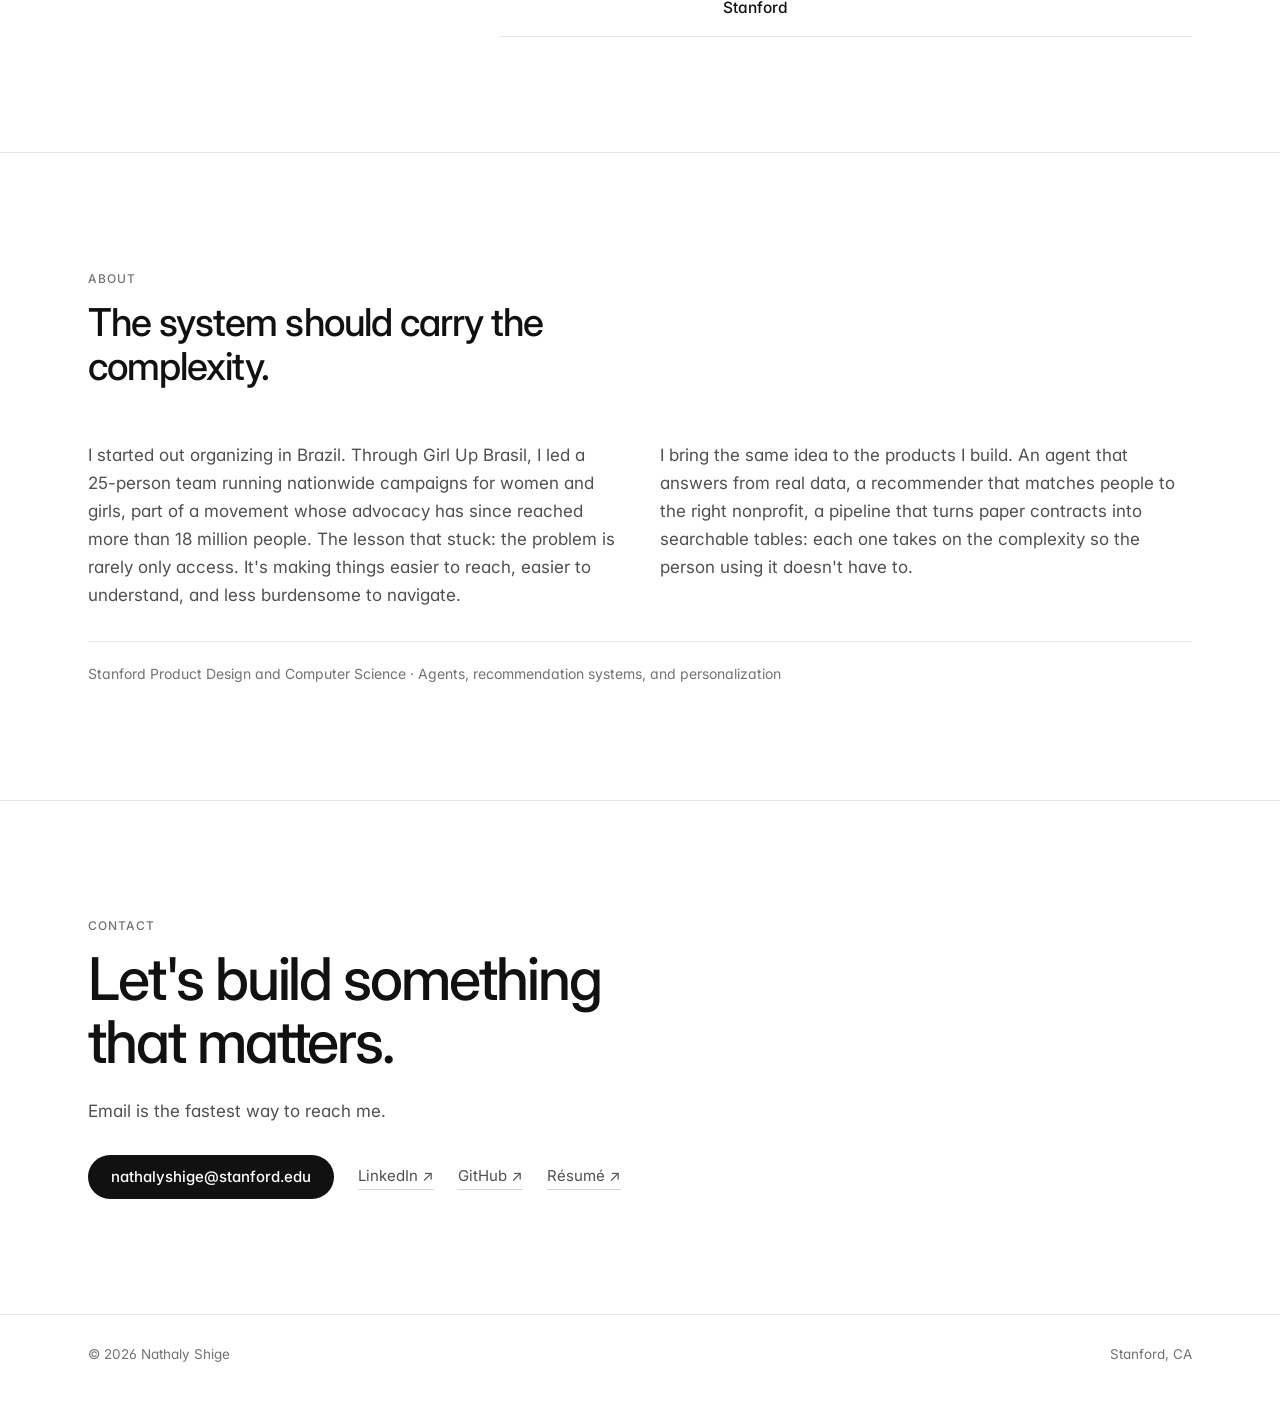
==== commit f220562b: "Give the Nura case study a technical deep dive Three step-through explainers (a session, the vision " ====
--- a/index.html
+++ b/index.html
@@ -9,7 +9,7 @@
   <link rel="preconnect" href="https://fonts.googleapis.com" />
   <link rel="preconnect" href="https://fonts.gstatic.com" crossorigin />
   <link href="https://fonts.googleapis.com/css2?family=Inter:wght@400;500;600&display=swap" rel="stylesheet" />
-  <link rel="stylesheet" href="styles.css?v=16" />
+  <link rel="stylesheet" href="styles.css?v=17" />
   <script>document.documentElement.classList.add('js');</script>
 </head>
 <body>
--- a/styles.css
+++ b/styles.css
@@ -361,6 +361,21 @@
 /* Scoring: the weights bar fills in */
 .score-fig .weights span { transform-origin: 0 50%; transition: transform 0.9s var(--ease) calc(var(--i, 0) * 0.35s); }
 .js .score-fig:not(.filled) .weights span { transform: scaleX(0); }
+
+/* Spec tables */
+.table-wrap { margin: 28px 0; overflow-x: auto; }
+.spec { width: 100%; min-width: 560px; border-collapse: collapse; font-size: 14.5px; }
+.spec caption { caption-side: top; text-align: left; font-size: 15px; font-weight: 600; color: var(--ink); margin-bottom: 12px; }
+.spec th { text-align: left; font-size: 11.5px; font-weight: 600; letter-spacing: 0.12em; text-transform: uppercase; color: var(--ink-3); padding: 0 20px 10px 0; border-bottom: 1px solid var(--ink); }
+.spec td { padding: 14px 20px 14px 0; border-bottom: 1px solid var(--rule); vertical-align: top; color: var(--ink-2); line-height: 1.55; }
+.spec td:first-child { color: var(--ink); font-weight: 600; white-space: nowrap; }
+.spec td:last-child, .spec th:last-child { padding-right: 0; }
+.tag-s { display: inline-block; font-size: 11px; font-weight: 600; letter-spacing: 0.08em; text-transform: uppercase; padding: 5px 10px; border-radius: 999px; background: var(--panel); color: var(--ink-3); white-space: nowrap; }
+.tag-s.on { background: var(--ink); color: #fff; }
+.table-note { margin-top: 12px; font-size: 13.5px; color: var(--ink-3); }
+.tiles.four { grid-template-columns: repeat(4, minmax(0, 1fr)); margin-top: 24px; }
+.table-wrap + .cards, .clip-fig + .cards { margin-top: 28px; }
+@media (max-width: 760px) { .tiles.four { grid-template-columns: 1fr 1fr; } .spec td:first-child { white-space: normal; } }
 
 /* Explainer clips */
 .clip-fig { margin: 28px 0 8px; }
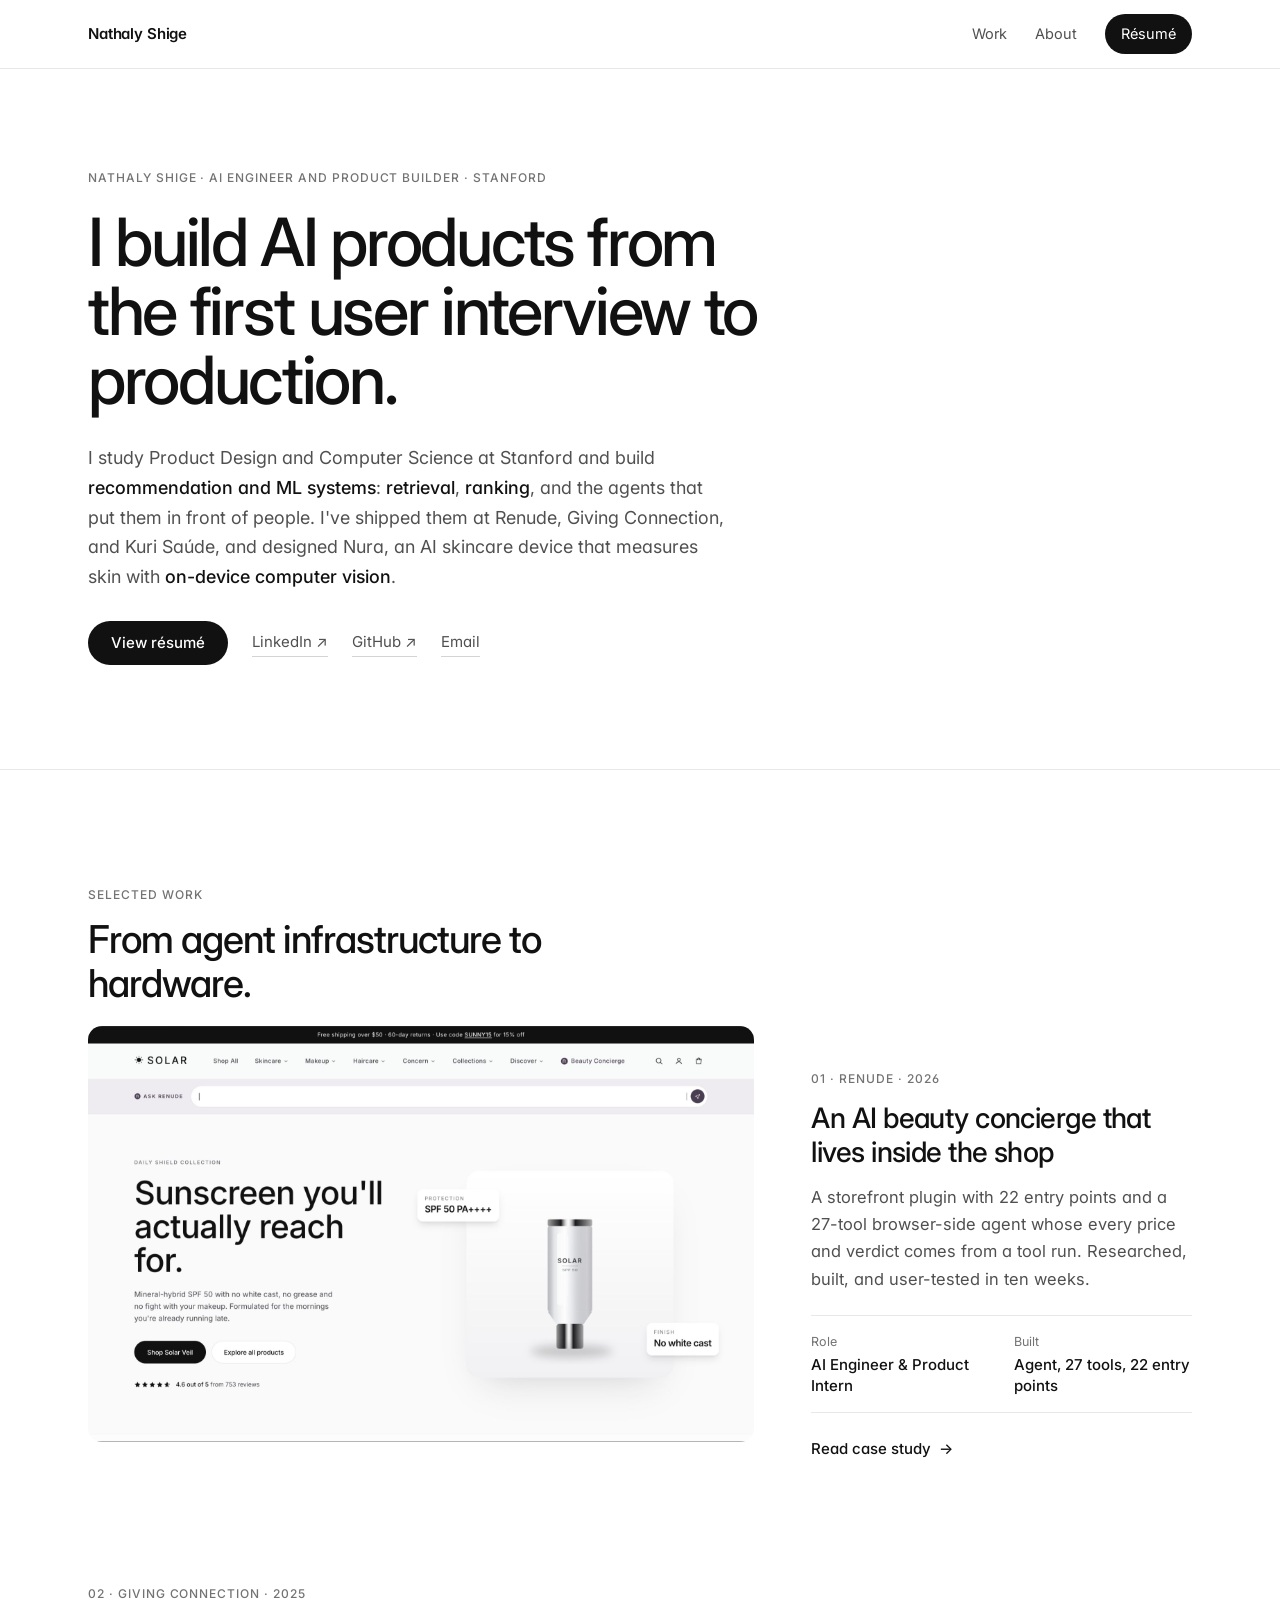
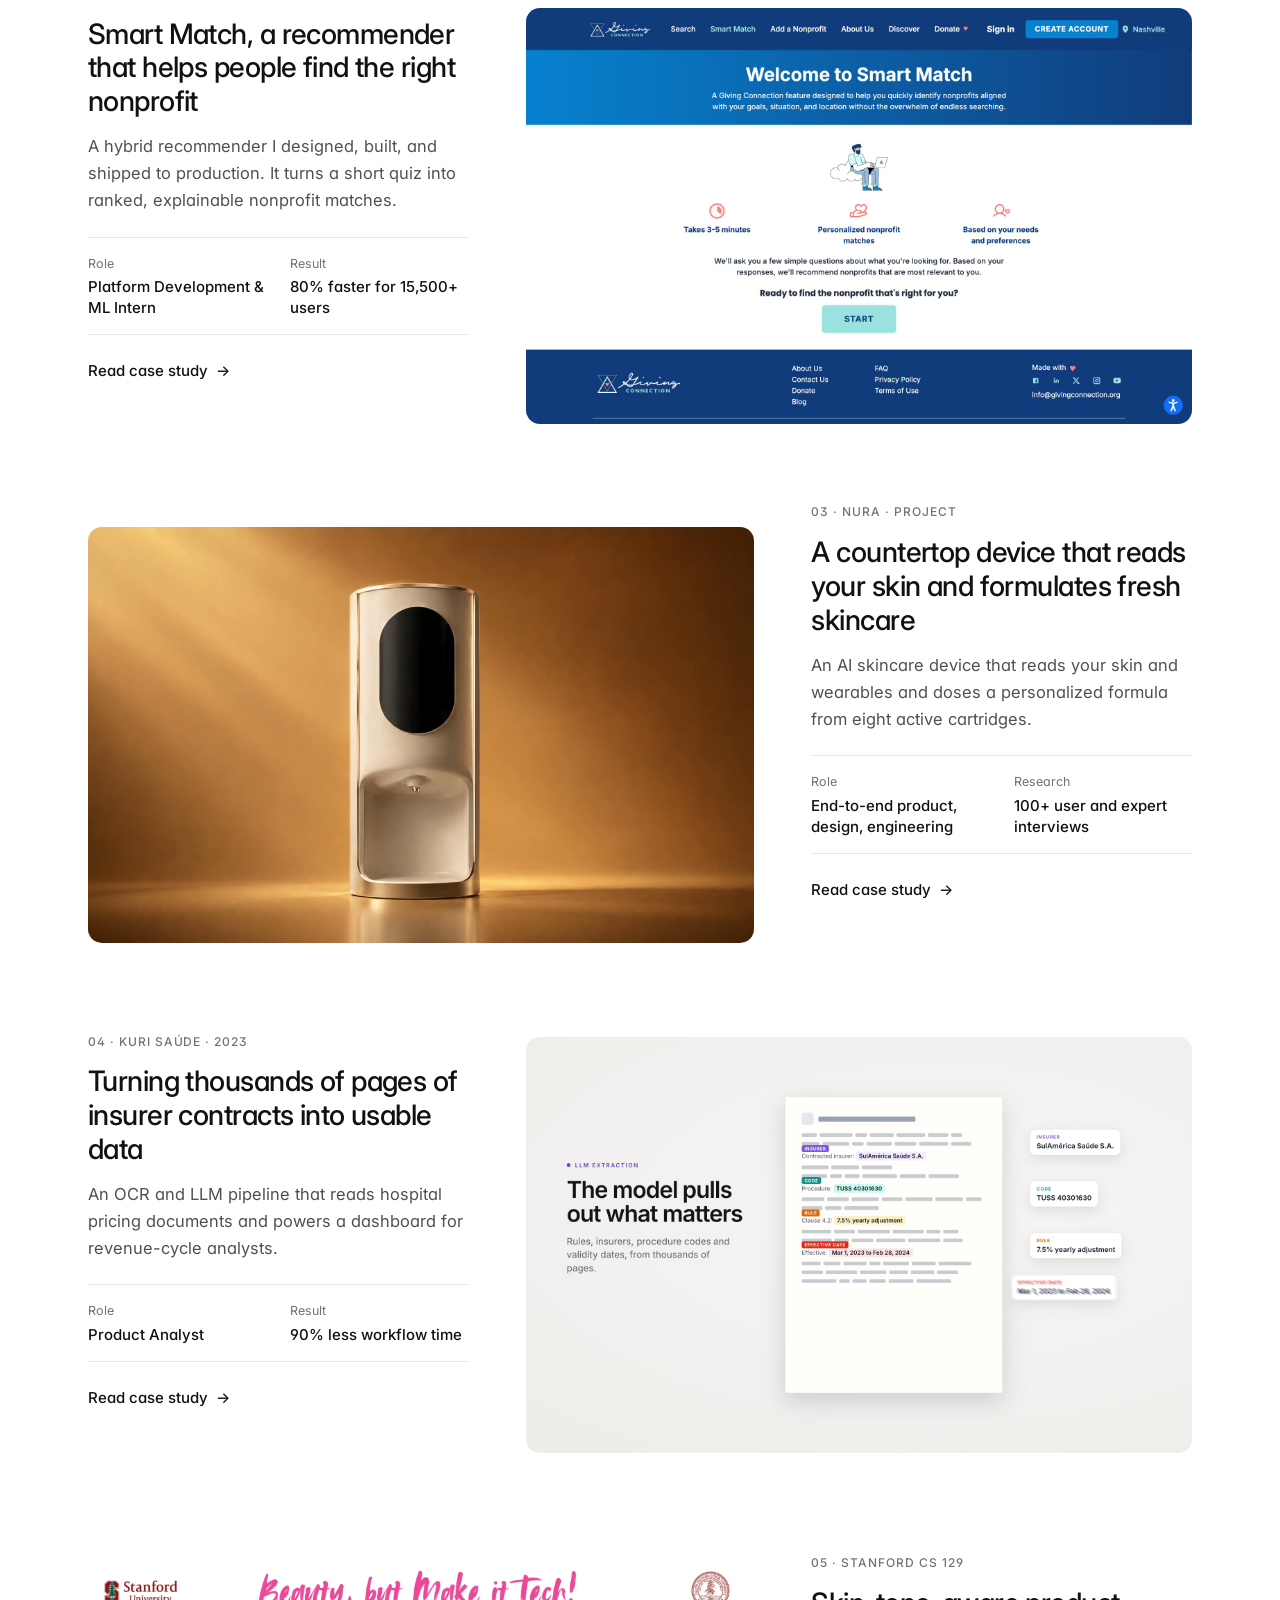
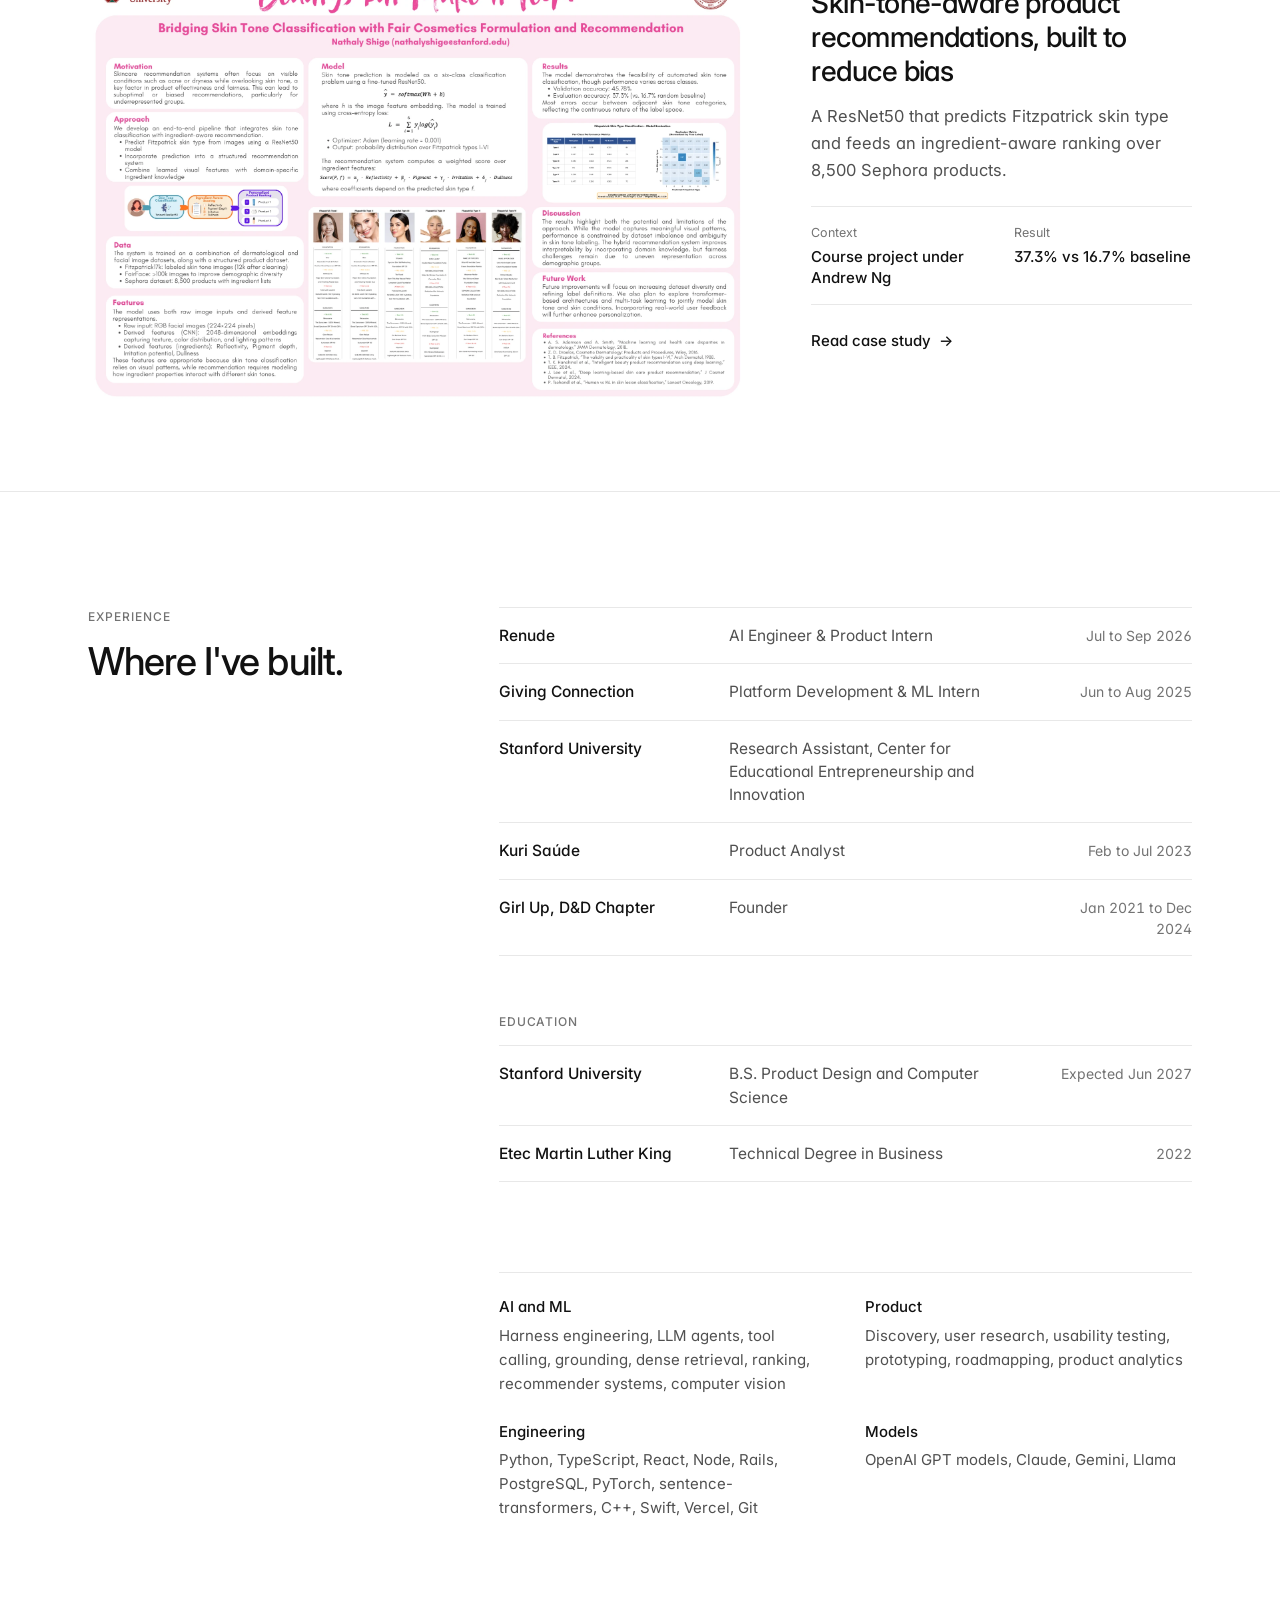
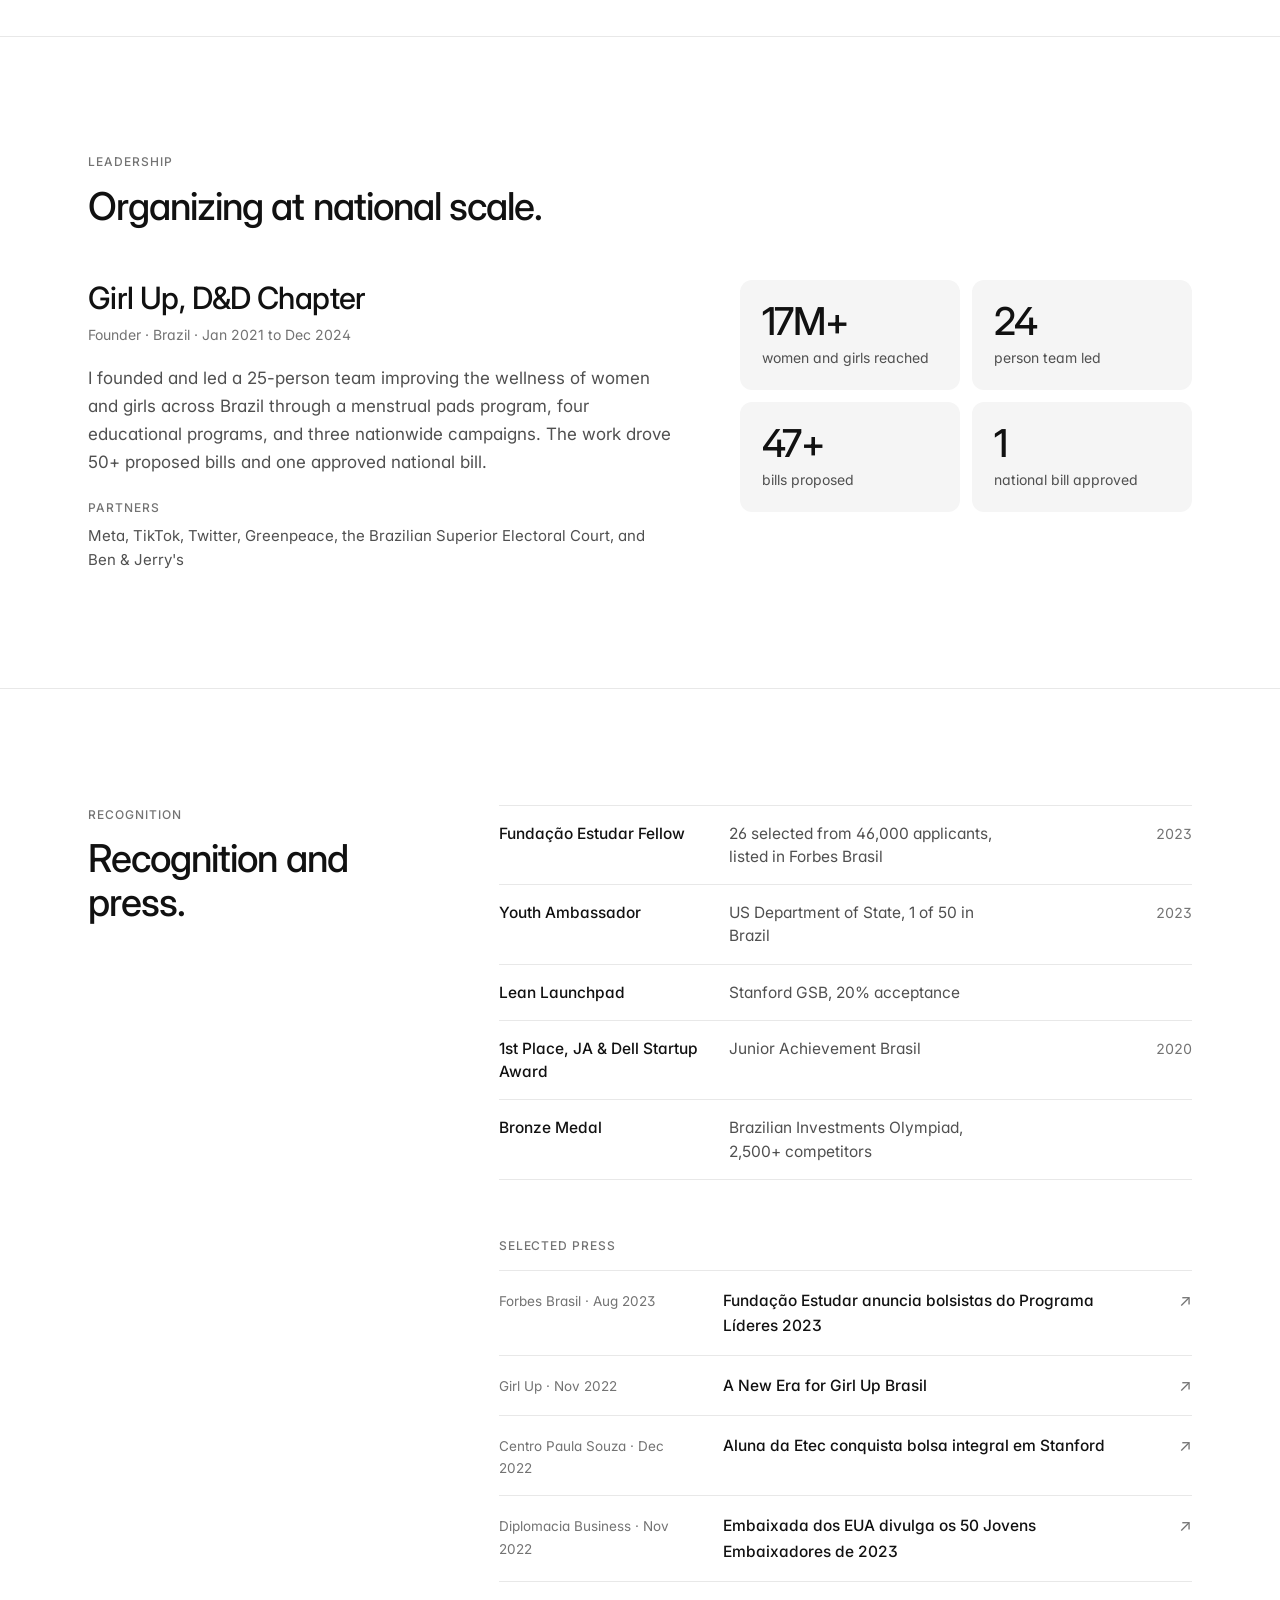
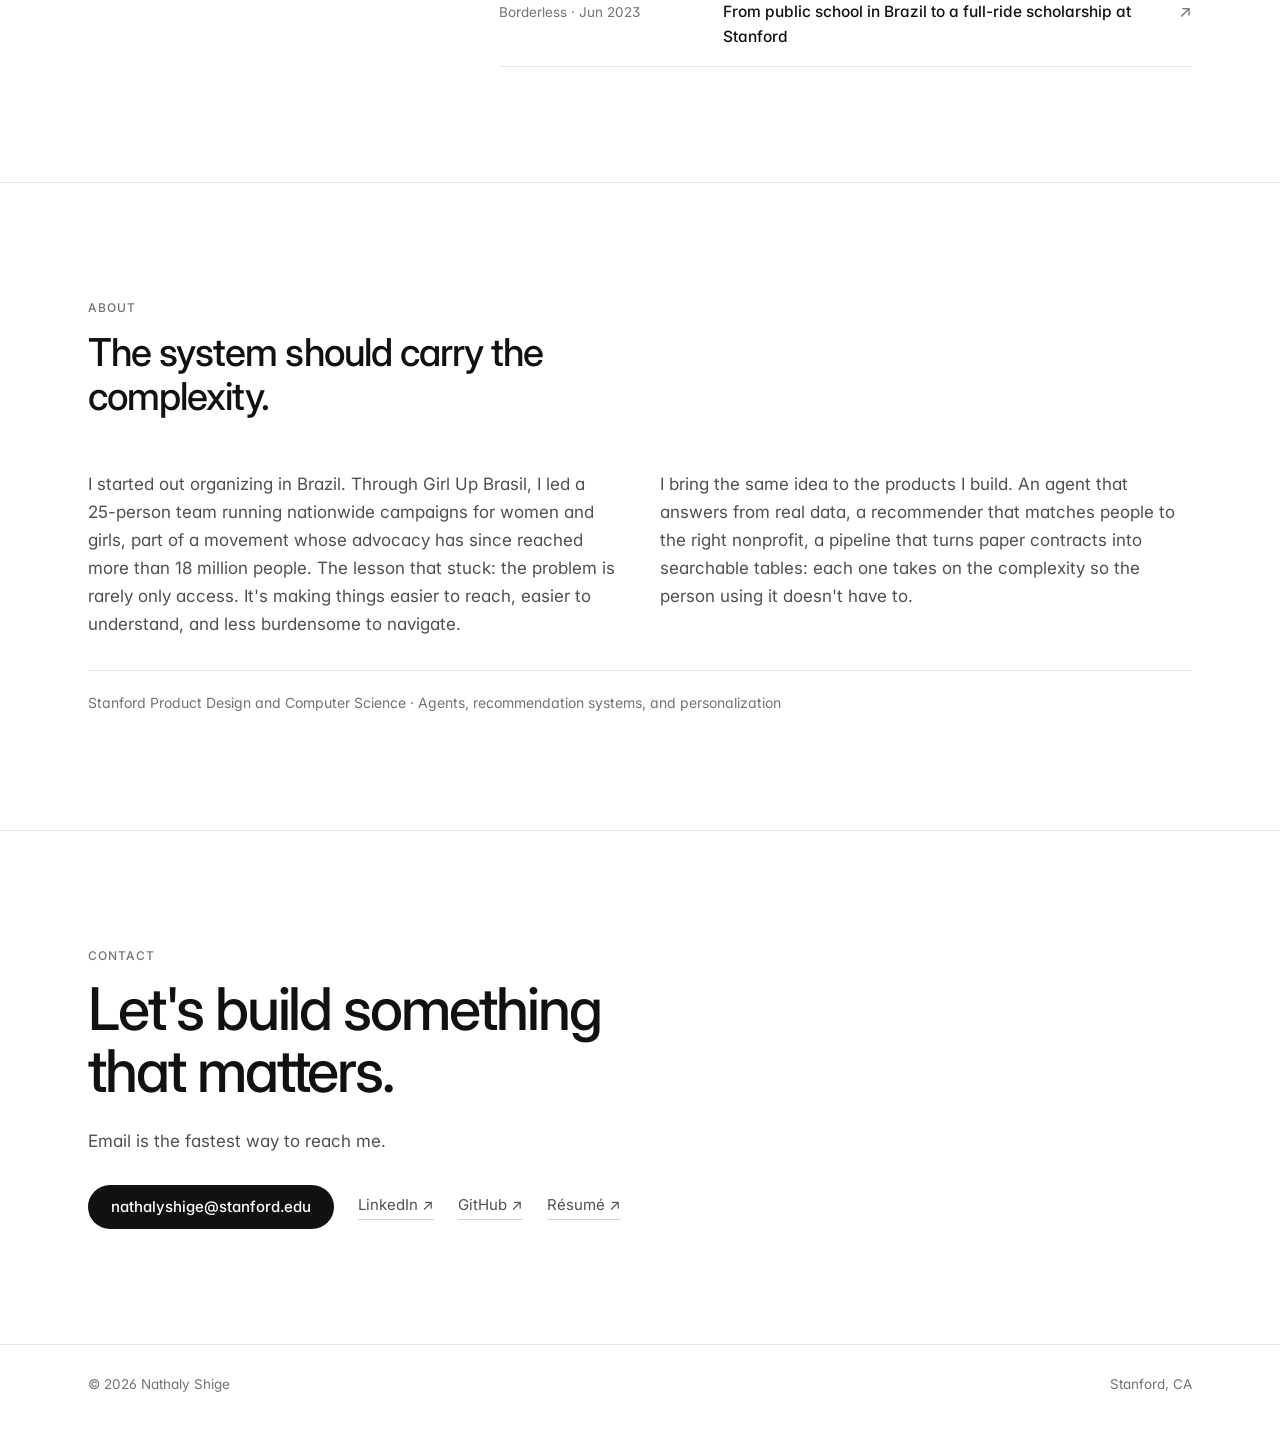
==== commit 62904da6: "Lead the intro with recommendation and ML systems Co-Authored-By: Claude Opus 5.5 <noreply@anthropic" ====
--- a/index.html
+++ b/index.html
@@ -4,12 +4,12 @@
   <meta charset="UTF-8" />
   <meta name="viewport" content="width=device-width, initial-scale=1.0" />
   <title>Nathaly Shige, AI Engineer and Product Builder</title>
-  <meta name="description" content="AI engineer and product builder at Stanford specializing in agent harnesses and recommendation systems, from user research to production." />
+  <meta name="description" content="AI engineer and product builder at Stanford building recommendation and ML systems, from retrieval and ranking to the agents that put them in front of people." />
   <meta name="theme-color" content="#FFFFFF" />
   <link rel="preconnect" href="https://fonts.googleapis.com" />
   <link rel="preconnect" href="https://fonts.gstatic.com" crossorigin />
   <link href="https://fonts.googleapis.com/css2?family=Inter:wght@400;500;600&display=swap" rel="stylesheet" />
-  <link rel="stylesheet" href="styles.css?v=17" />
+  <link rel="stylesheet" href="styles.css?v=18" />
   <script>document.documentElement.classList.add('js');</script>
 </head>
 <body>
@@ -32,10 +32,12 @@
         <p class="eyebrow reveal">Nathaly Shige · AI engineer and product builder · Stanford</p>
         <h1 class="reveal">I build AI products from the first user interview to production.</h1>
         <p class="lede reveal">
-          I study Product Design and Computer Science at Stanford and specialize
-          in agent harnesses and recommendation systems. I've shipped them at
-          Renude, Giving Connection, and Kuri Saúde, and designed Nura, an AI
-          skincare device, end to end.
+          I study Product Design and Computer Science at Stanford and build
+          <strong>recommendation and ML systems</strong>: <strong>retrieval</strong>,
+          <strong>ranking</strong>, and the agents that put them in front of people.
+          I've shipped them at Renude, Giving Connection, and Kuri Saúde, and
+          designed Nura, an AI skincare device that measures skin with
+          <strong>on-device computer vision</strong>.
         </p>
         <div class="hero-actions reveal">
           <a class="btn btn--dark" href="Nathaly-Shige-Resume.pdf" target="_blank" rel="noopener">View résumé</a>
--- a/styles.css
+++ b/styles.css
@@ -110,6 +110,7 @@
 }
 
 .lede { font-size: clamp(17px, 1.4vw, 19px); color: var(--ink-2); max-width: 58ch; margin-bottom: 30px; }
+.lede strong { color: var(--ink); font-weight: 500; }
 
 .hero-actions { display: flex; flex-wrap: wrap; align-items: center; gap: 12px 24px; }
 .hero-actions .link { font-size: 15px; }
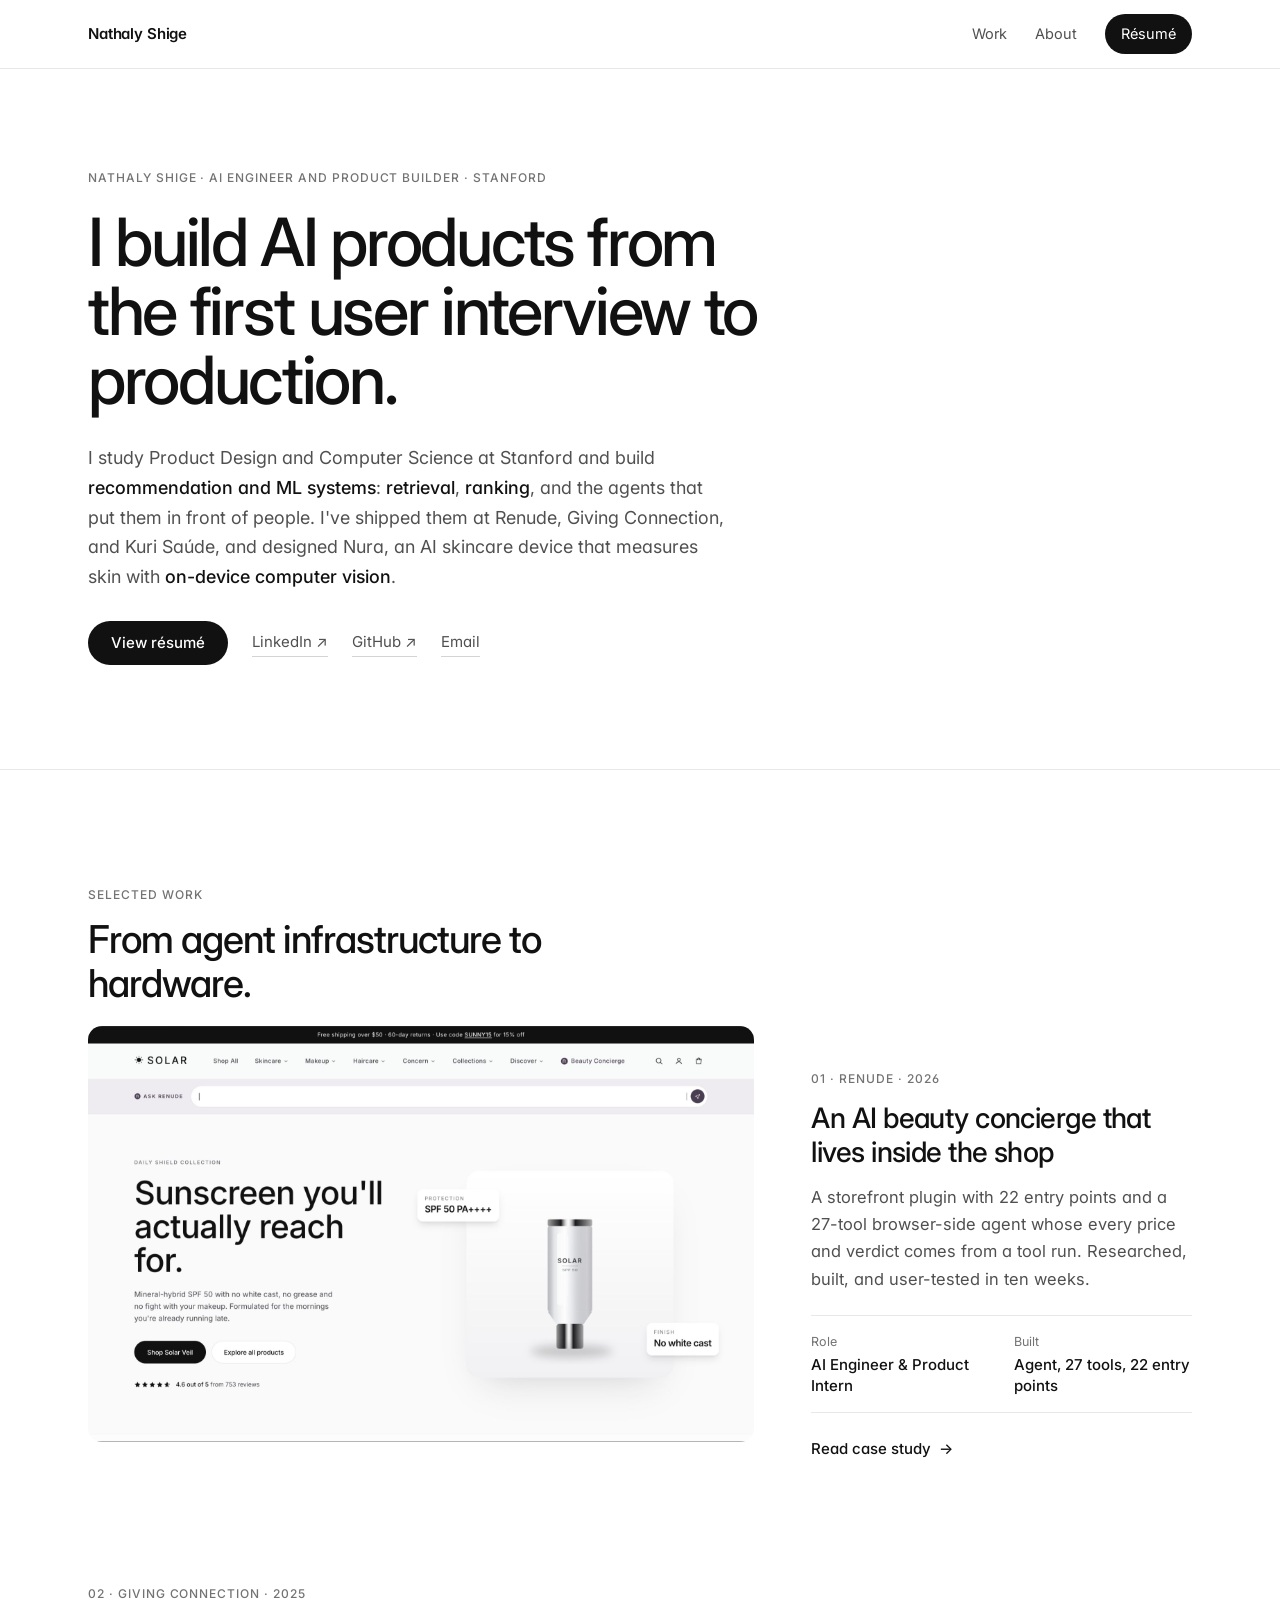
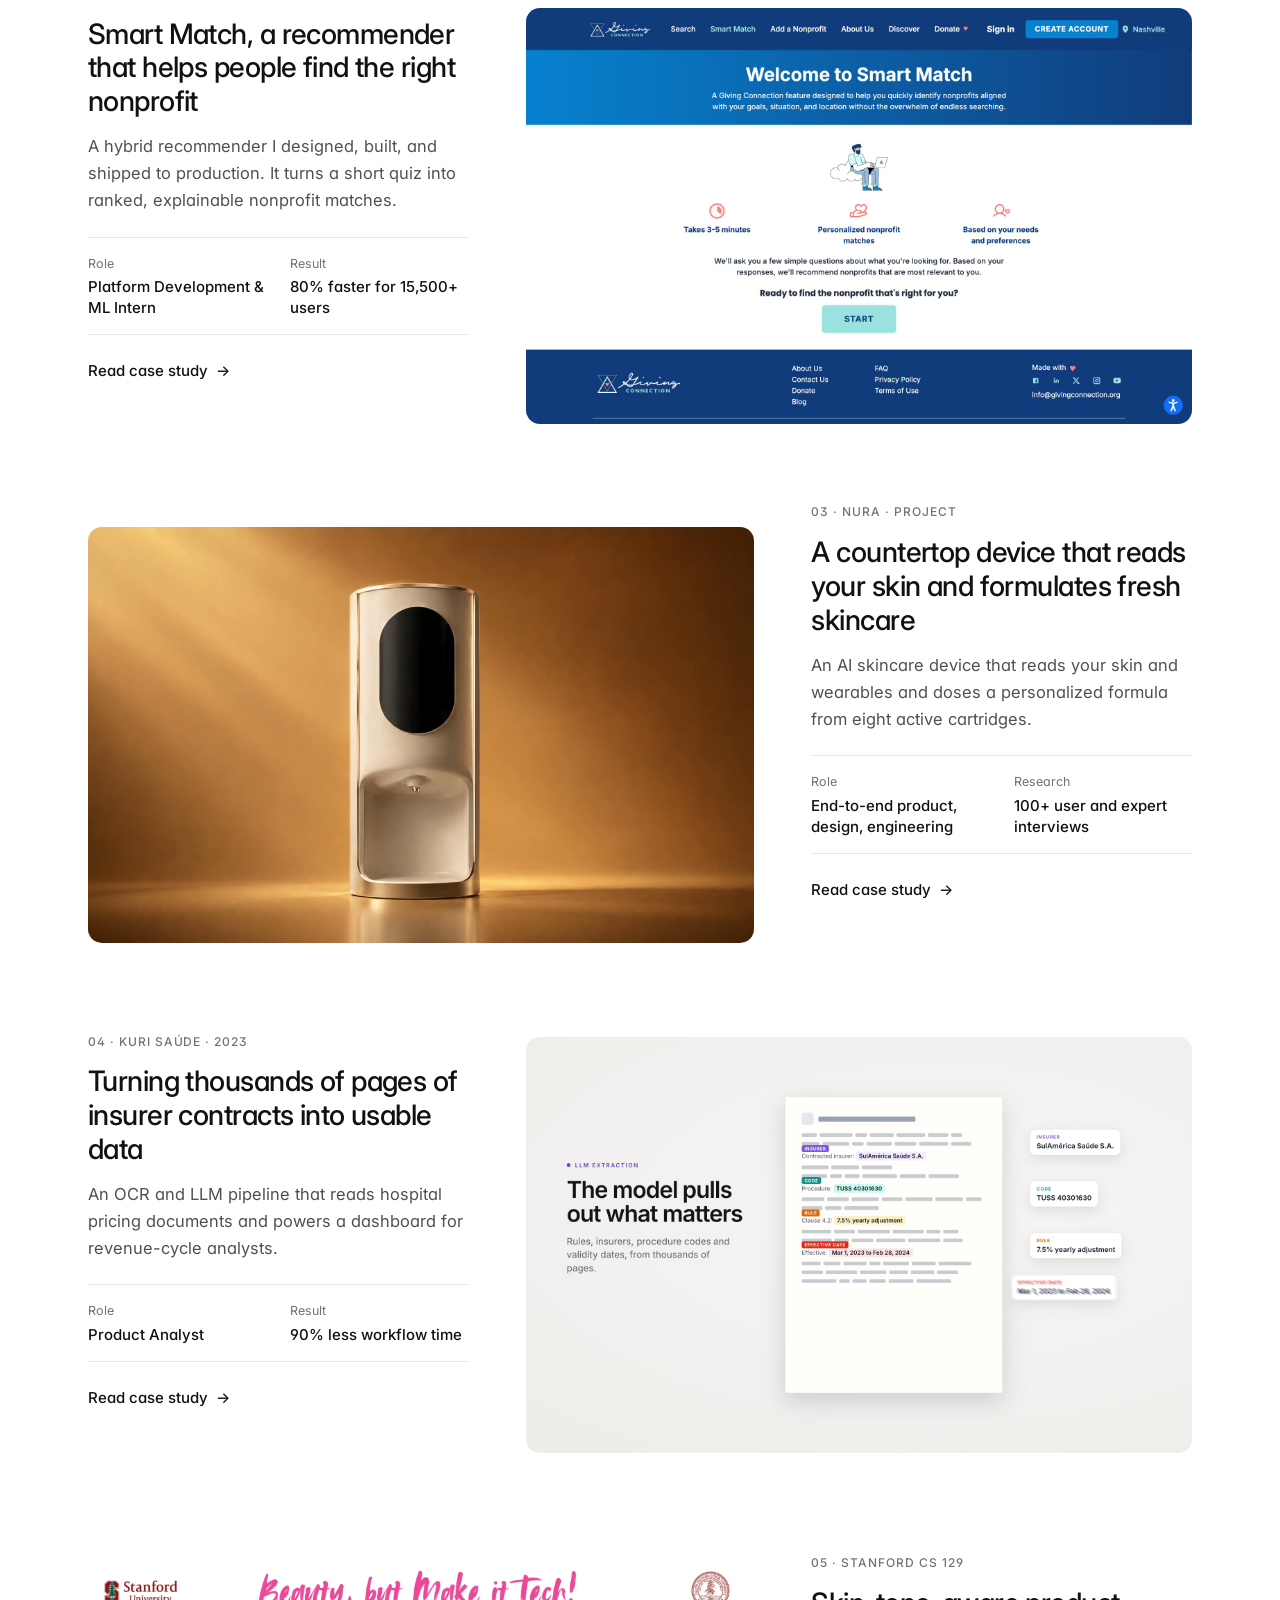
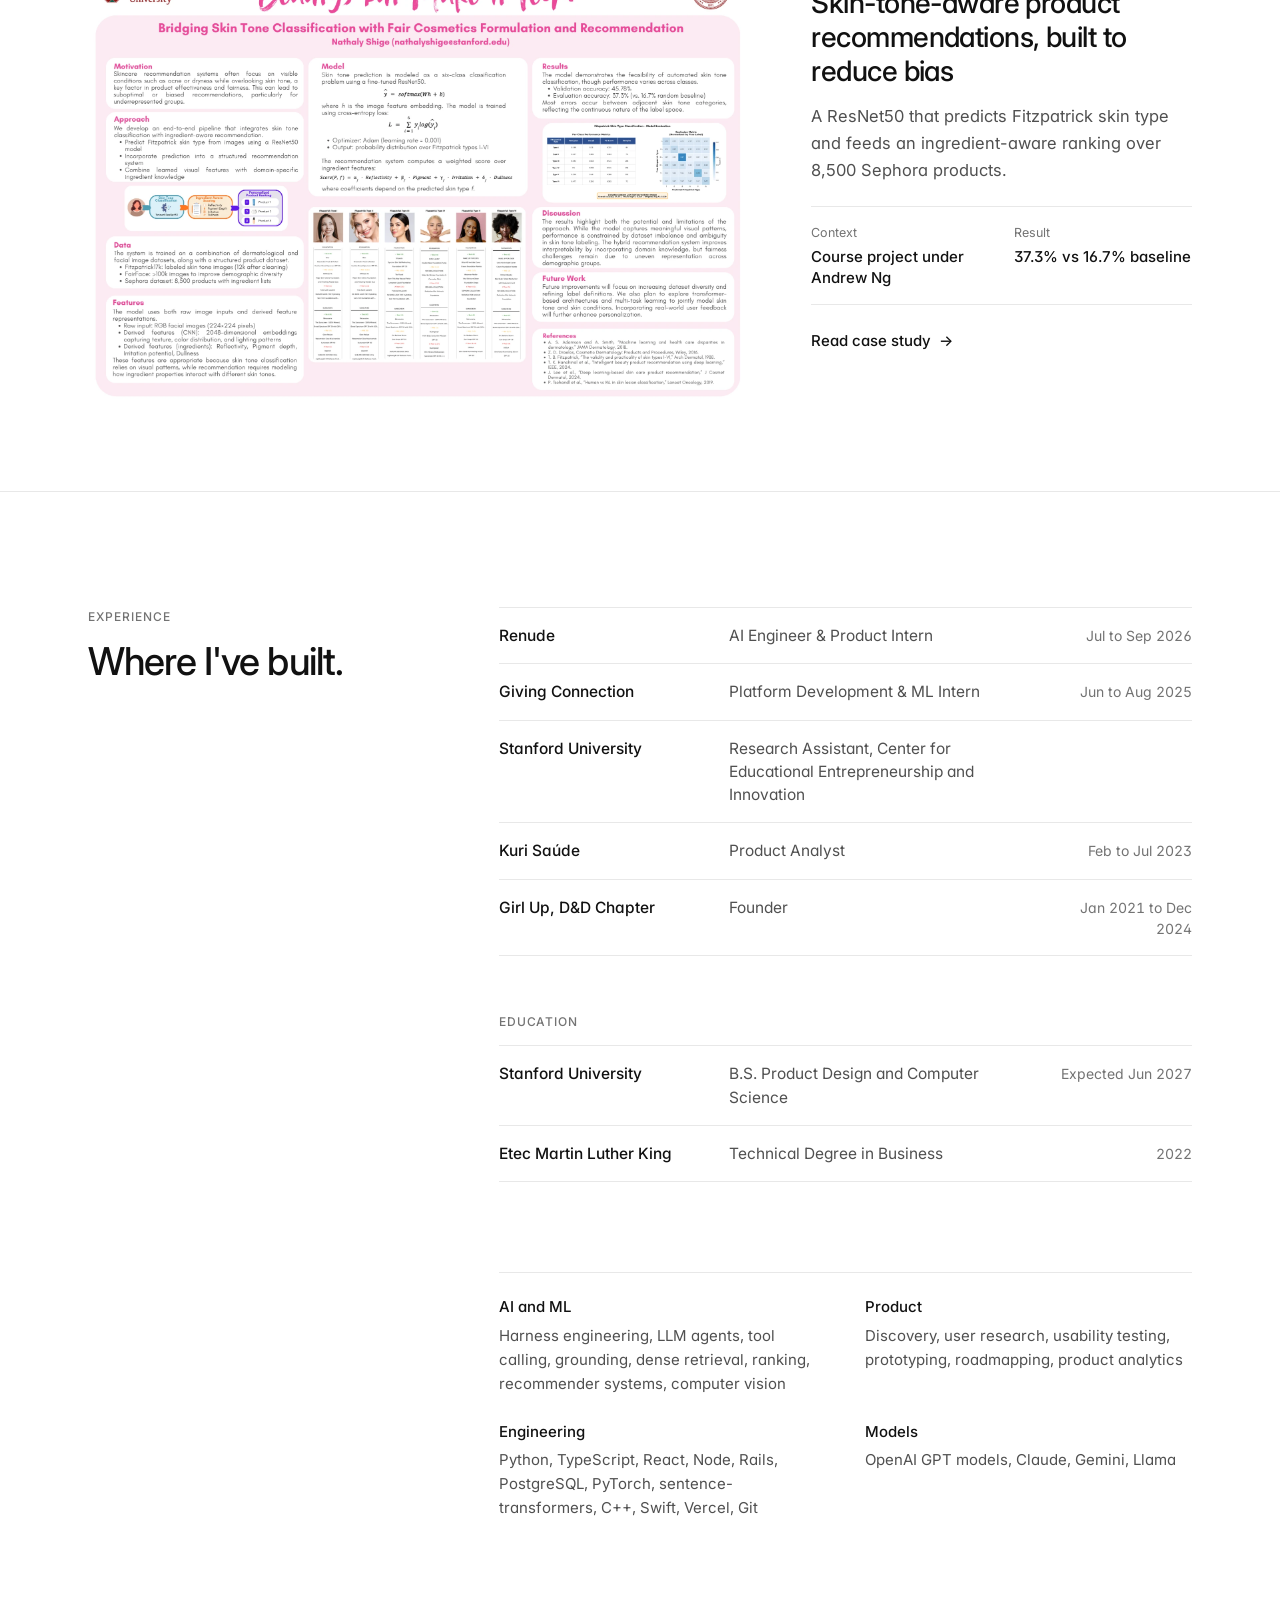
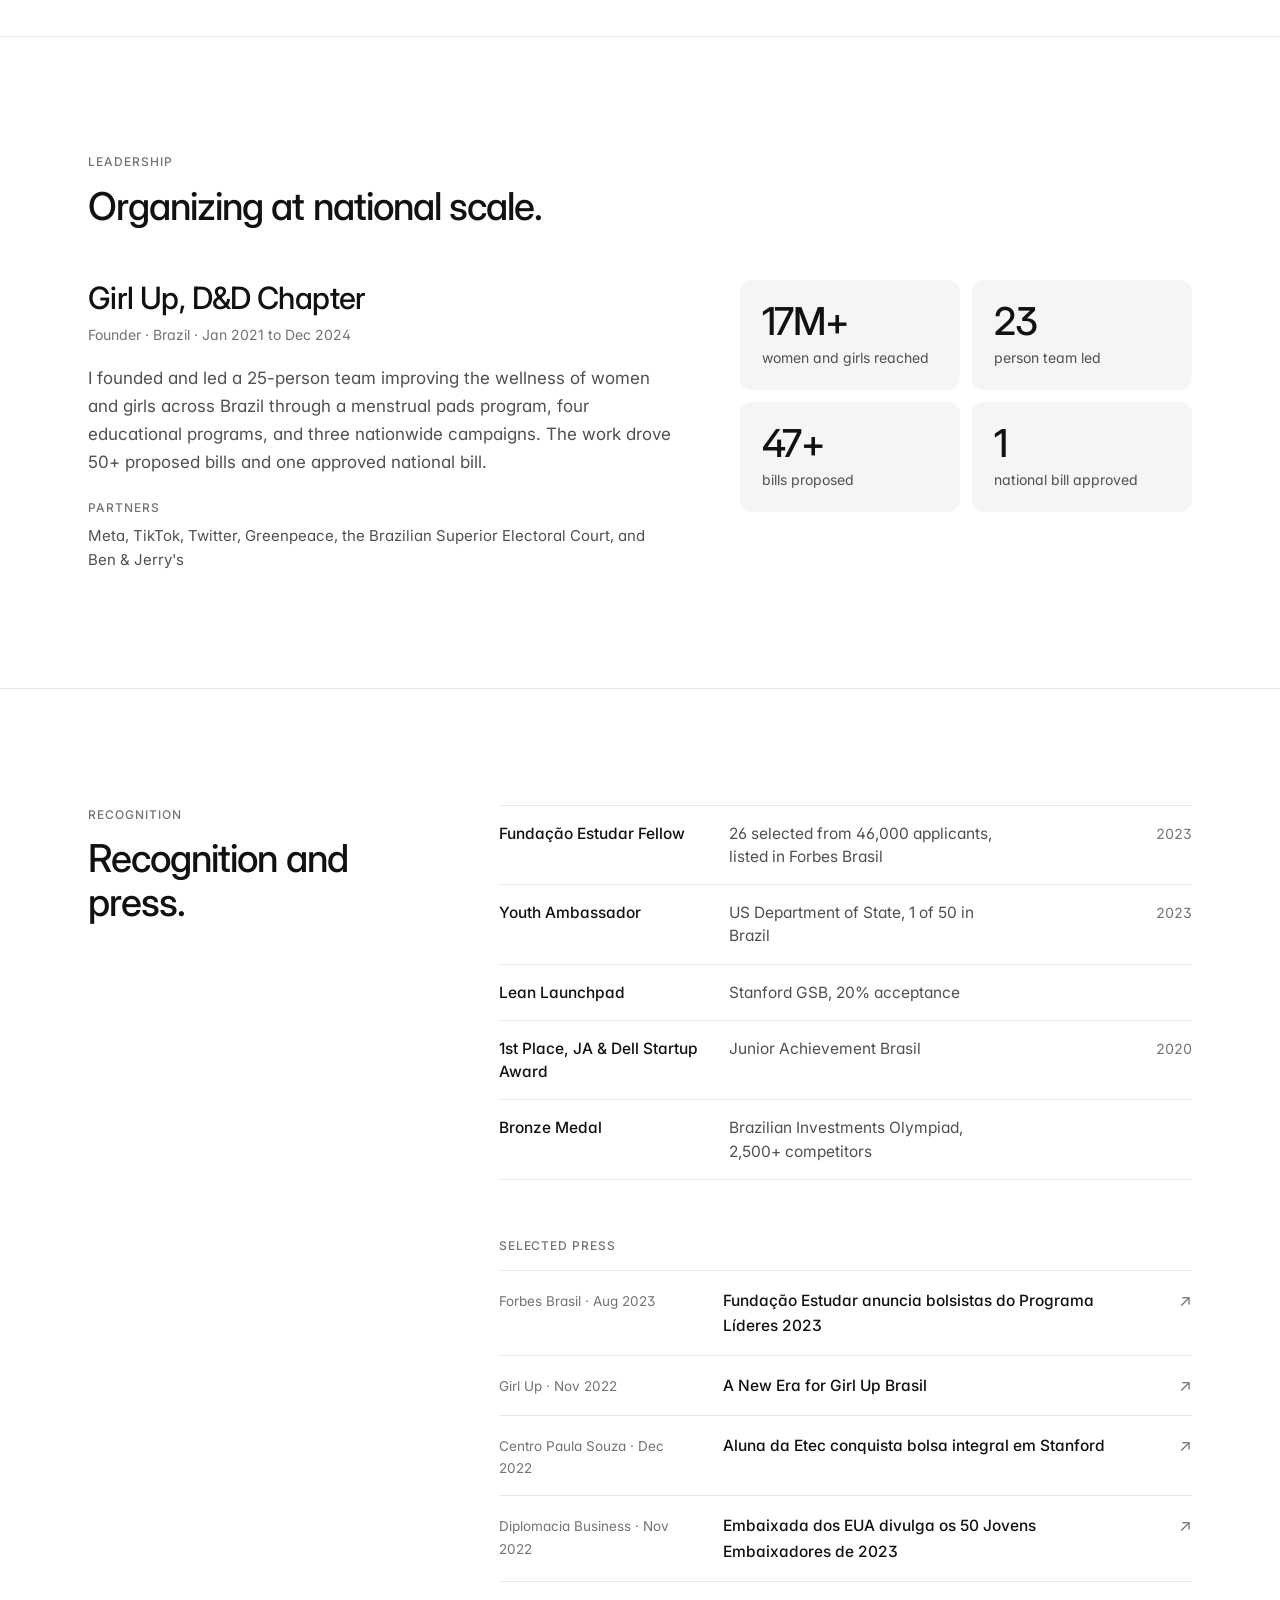
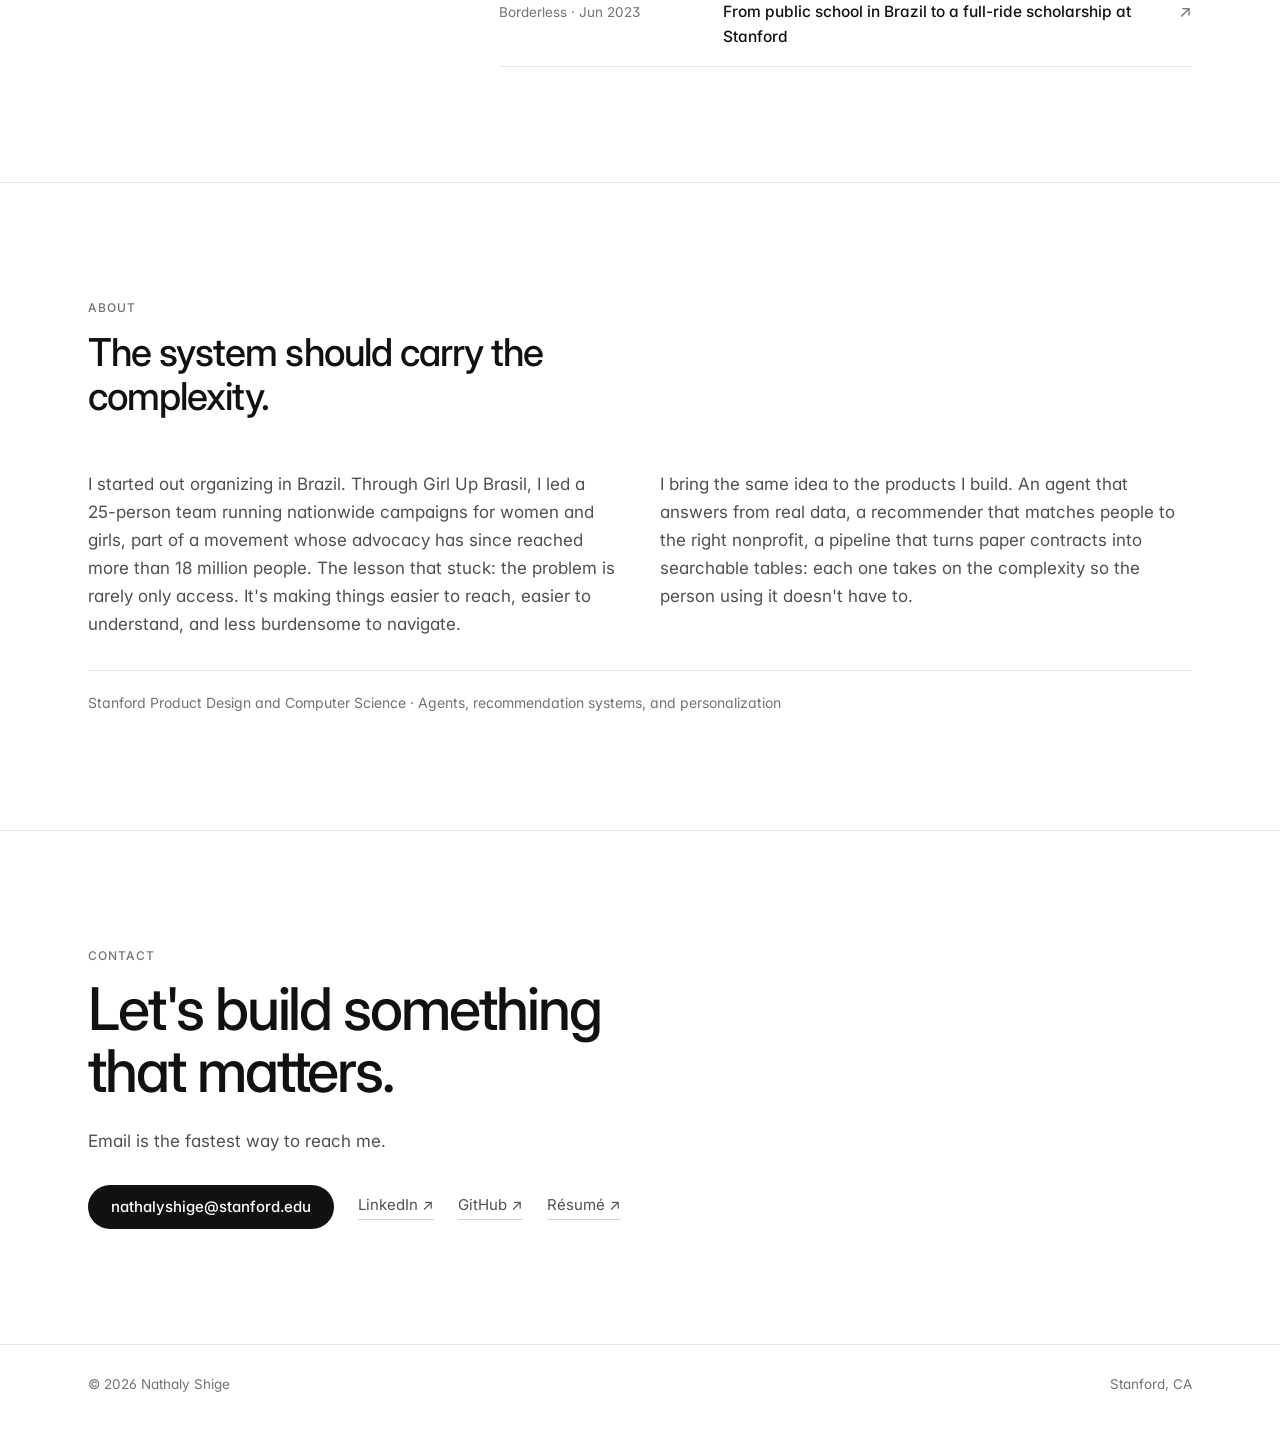
==== commit 32692312: "Expand the CS 129 case study with walkthroughs and results Adds the problem, prior work, data, model" ====
--- a/index.html
+++ b/index.html
@@ -9,7 +9,7 @@
   <link rel="preconnect" href="https://fonts.googleapis.com" />
   <link rel="preconnect" href="https://fonts.gstatic.com" crossorigin />
   <link href="https://fonts.googleapis.com/css2?family=Inter:wght@400;500;600&display=swap" rel="stylesheet" />
-  <link rel="stylesheet" href="styles.css?v=18" />
+  <link rel="stylesheet" href="styles.css?v=20" />
   <script>document.documentElement.classList.add('js');</script>
 </head>
 <body>
--- a/styles.css
+++ b/styles.css
@@ -377,6 +377,15 @@
 .tiles.four { grid-template-columns: repeat(4, minmax(0, 1fr)); margin-top: 24px; }
 .table-wrap + .cards, .clip-fig + .cards { margin-top: 28px; }
 @media (max-width: 760px) { .tiles.four { grid-template-columns: 1fr 1fr; } .spec td:first-child { white-space: normal; } }
+
+/* CS 129 */
+.tiles.three { grid-template-columns: repeat(3, minmax(0, 1fr)); }
+.bars.rose .bar { background: #A8295F; }
+.data-grid .spec { min-width: 0; }
+.data-grid .spec td, .data-grid .spec th { padding-right: 14px; }
+.prose + .data-grid { margin-top: 32px; }
+.tone { display: inline-block; width: 12px; height: 12px; border-radius: 50%; margin-right: 8px; vertical-align: -1px; box-shadow: inset 0 0 0 1px rgba(0, 0, 0, 0.12); }
+@media (max-width: 760px) { .tiles.three { grid-template-columns: 1fr 1fr; } }
 
 /* Explainer clips */
 .clip-fig { margin: 28px 0 8px; }
